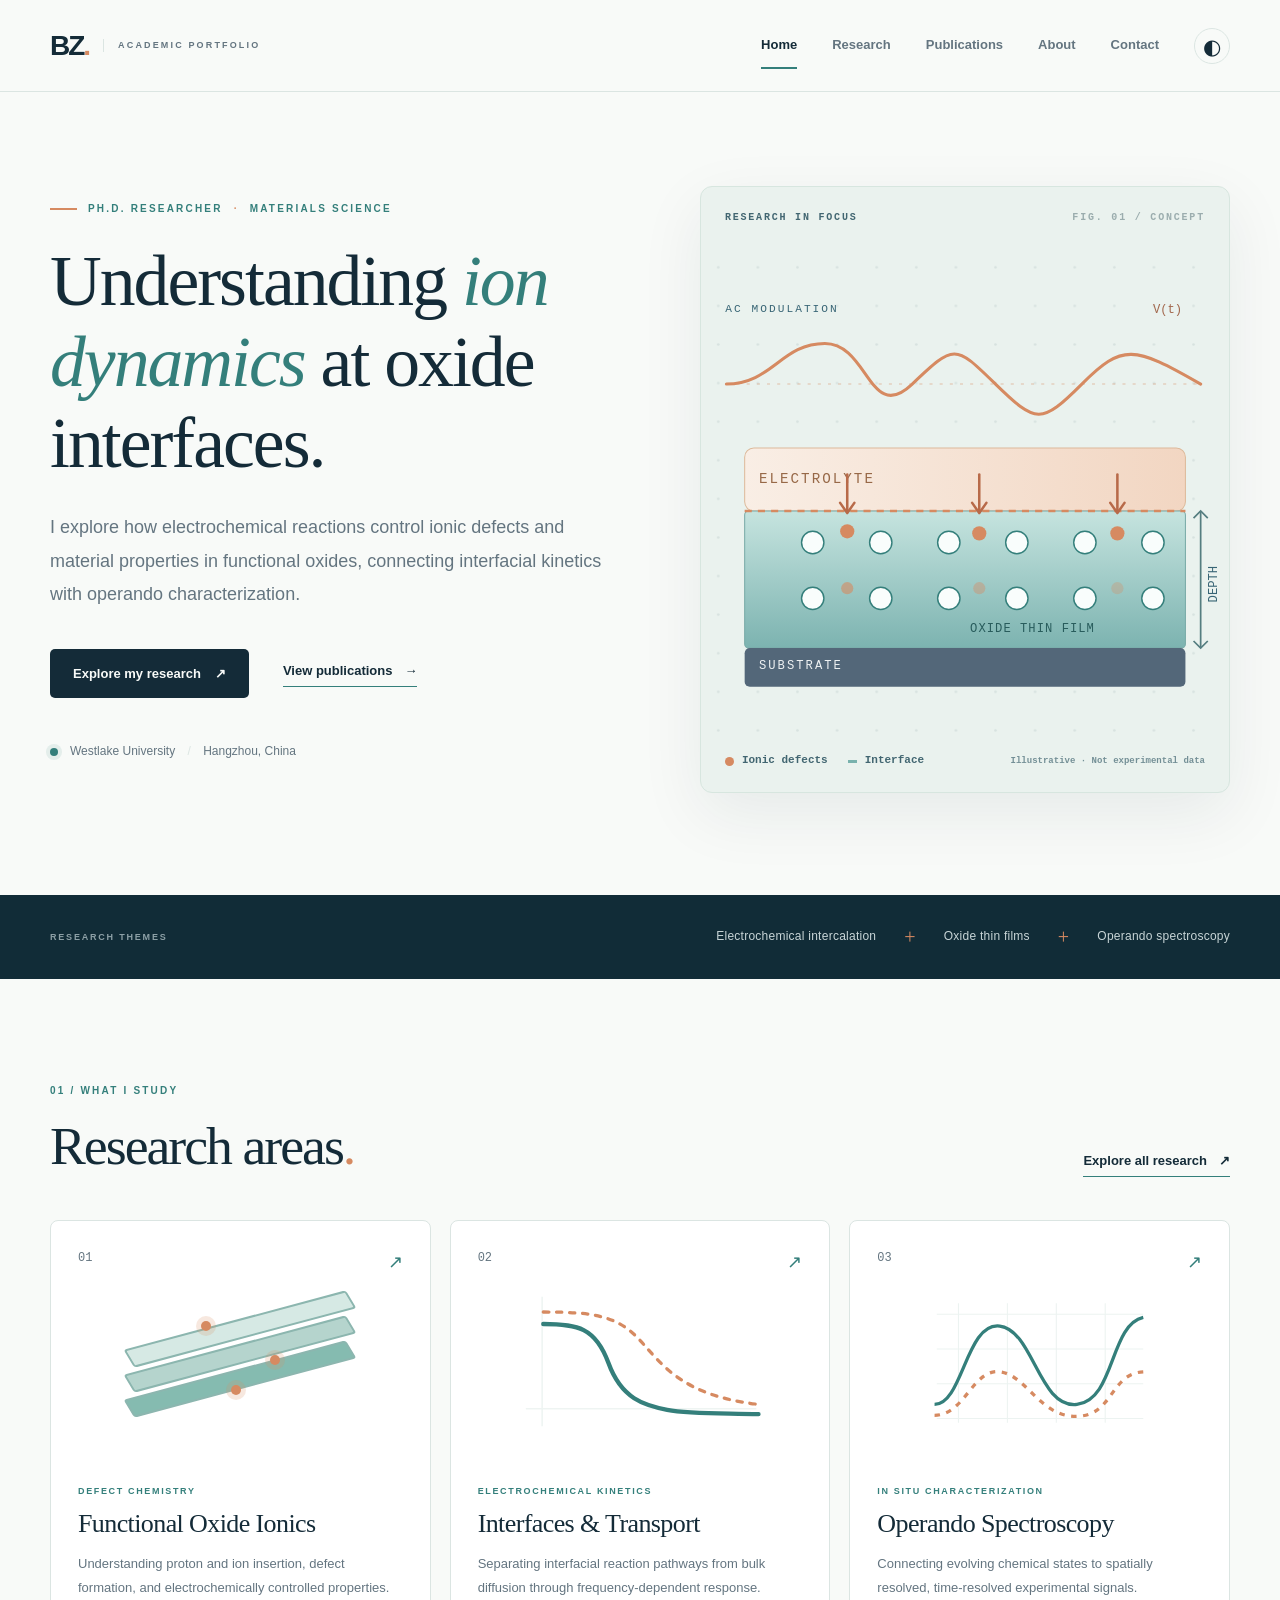
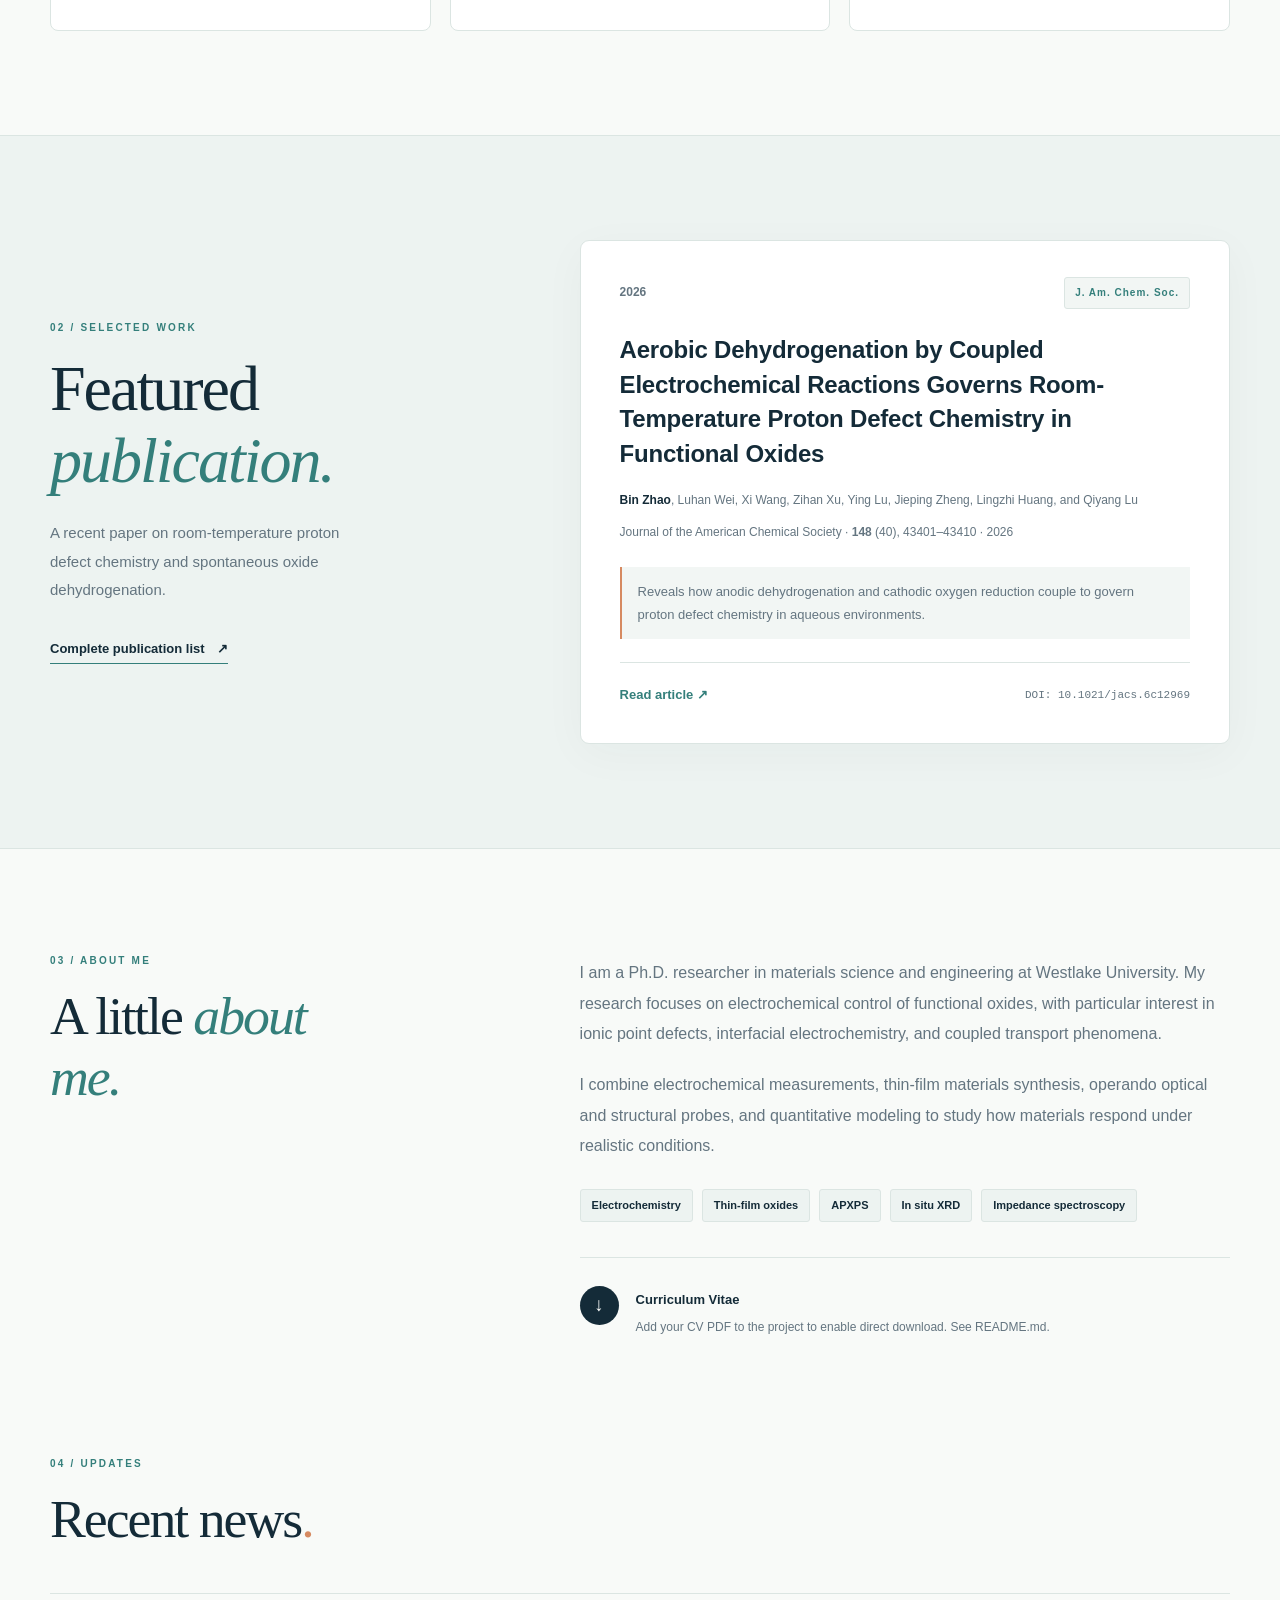
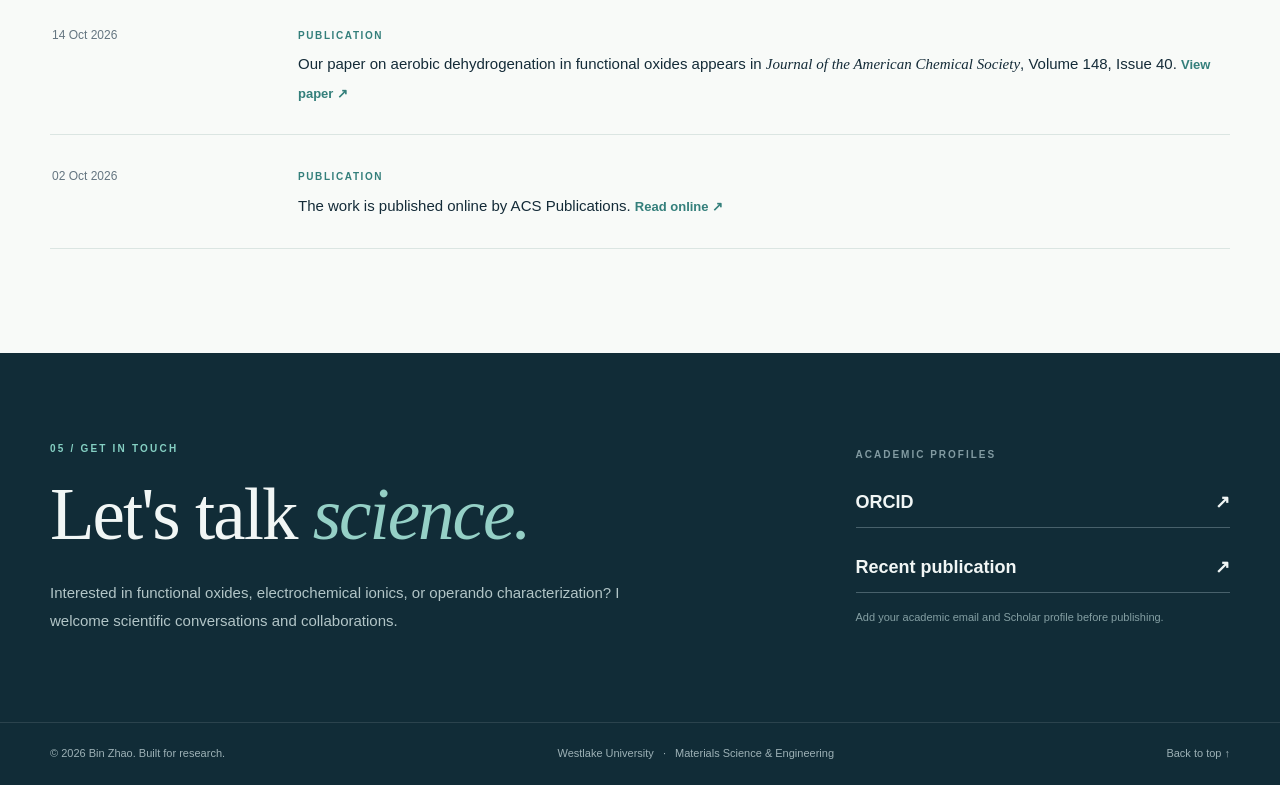
==== index.html @ 9713a089 "Add files via upload" ====
<!doctype html>
<html lang="en">
<head>
  <meta charset="utf-8">
  <meta name="viewport" content="width=device-width, initial-scale=1">
  <meta name="color-scheme" content="light dark">
  <meta name="description" content="Bin Zhao — Ph.D. researcher in materials science, electrochemical ion intercalation, functional oxides, and operando characterization.">
  <meta name="theme-color" content="#f8faf8">
  <title>Bin Zhao · Academic Homepage</title>
  <link rel="icon" href="assets/favicon.svg" type="image/svg+xml">
  <link rel="stylesheet" href="styles.css">
  <script defer src="app.js"></script>
  <script type="application/ld+json">
  {"@context":"https://schema.org","@type":"Person","name":"Bin Zhao","affiliation":{"@type":"Organization","name":"Westlake University"},"sameAs":["https://orcid.org/0009-0006-0114-2969"]}
  </script>
</head>
<body>
  <a class="skip-link" href="#main">Skip to content</a>
  <header class="site-header">
    <div class="container nav-inner">
      <a class="brand" href="index.html" aria-label="Bin Zhao homepage"><span class="brand-mark">BZ<span class="brand-dot">.</span></span><span class="brand-caption">ACADEMIC PORTFOLIO</span></a>
      <button class="menu-button" aria-label="Open navigation" aria-controls="primary-nav" aria-expanded="false"><span></span><span></span><span></span></button>
      <nav class="primary-nav" id="primary-nav" aria-label="Primary navigation">
        <a class="active" aria-current="page" href="index.html">Home</a>
        <a href="research.html">Research</a>
        <a href="publications.html">Publications</a>
        <a href="#about">About</a>
        <a href="#contact">Contact</a>
        <button class="theme-toggle" type="button" aria-label="Switch color theme" title="Switch color theme"><span class="theme-icon" aria-hidden="true">◐</span></button>
      </nav>
    </div>
  </header>

  <main id="main">
    <section class="hero section container" id="home">
      <div class="hero-copy">
        <div class="eyebrow"><span class="eyebrow-line"></span> Ph.D. Researcher <span class="eyebrow-dot">·</span> Materials Science</div>
        <h1>Understanding <em>ion dynamics</em> at oxide interfaces.</h1>
        <p class="lead">I explore how electrochemical reactions control ionic defects and material properties in functional oxides, connecting interfacial kinetics with operando characterization.</p>
        <div class="hero-actions">
          <a class="button button-primary" href="research.html">Explore my research <span aria-hidden="true">↗</span></a>
          <a class="text-link" href="publications.html">View publications <span aria-hidden="true">→</span></a>
        </div>
        <div class="hero-meta"><span class="status-indicator" aria-hidden="true"></span><span>Westlake University <span class="meta-separator">/</span> Hangzhou, China</span></div>
      </div>
      <div class="hero-art" role="img" aria-label="Conceptual schematic of surface-to-bulk ion transport in an oxide thin film under a time-varying electrochemical stimulus">
        <div class="art-top"><span>RESEARCH IN FOCUS</span><span class="art-mark">FIG. 01 / CONCEPT</span></div>
        <svg class="interface-visual" viewBox="0 0 520 480" xmlns="http://www.w3.org/2000/svg" aria-hidden="true">
          <defs>
            <linearGradient id="film" x1="0" x2="0" y1="0" y2="1"><stop offset="0" stop-color="#c6e4df"/><stop offset="1" stop-color="#7cb3b0"/></linearGradient>
            <linearGradient id="fade" x1="0" x2="1"><stop offset="0" stop-color="#f9eee5"/><stop offset="1" stop-color="#f2d6c2"/></linearGradient>
            <pattern id="grid" width="39" height="38" patternUnits="userSpaceOnUse"><circle cx="17" cy="18" r="1.3" fill="#d7e2df"/></pattern>
          </defs>
          <rect x="0" y="0" width="520" height="480" fill="url(#grid)" />
          <path d="M25 133 C 70 133, 79 93, 122 93 S 166 173, 208 133 S 250 94, 290 133 S 335 173, 375 133 S 426 95, 492 133" fill="none" stroke="#d68a61" stroke-width="3" stroke-linecap="round"/>
          <path d="M25 133H492" stroke="#d68a61" stroke-width="1" stroke-dasharray="3 7" opacity=".5"/>
          <text x="24" y="62" fill="#386575" font-family="monospace" font-size="11" letter-spacing="2">AC MODULATION</text>
          <text x="445" y="63" fill="#a2684d" font-family="monospace" font-size="12">V(t)</text>
          <rect x="43" y="196" width="434" height="62" rx="9" fill="url(#fade)" stroke="#ddba9b"/>
          <rect x="43" y="258" width="434" height="135" rx="4" fill="url(#film)" stroke="#78aaa7"/>
          <rect x="43" y="393" width="434" height="38" rx="5" fill="#536779"/>
          <text x="57" y="230" fill="#976847" font-family="monospace" font-size="14" letter-spacing="2">ELECTROLYTE</text>
          <text x="57" y="414" fill="#eef1f2" font-family="monospace" font-size="12" letter-spacing="2">SUBSTRATE</text>
          <path d="M43 258H477" stroke="#d68a61" stroke-width="2.5" stroke-dasharray="7 6"/>
          <g fill="#f9fdfc" stroke="#347f7b" stroke-width="1.4">
            <circle cx="110" cy="289" r="11"/><circle cx="177" cy="289" r="11"/><circle cx="244" cy="289" r="11"/><circle cx="311" cy="289" r="11"/><circle cx="378" cy="289" r="11"/><circle cx="445" cy="289" r="11"/>
            <circle cx="110" cy="344" r="11"/><circle cx="177" cy="344" r="11"/><circle cx="244" cy="344" r="11"/><circle cx="311" cy="344" r="11"/><circle cx="378" cy="344" r="11"/><circle cx="445" cy="344" r="11"/>
          </g>
          <g fill="#d68a61"><circle cx="144" cy="278" r="7"/><circle cx="274" cy="280" r="7"/><circle cx="410" cy="280" r="7"/><circle cx="144" cy="334" r="6" opacity=".6"/><circle cx="274" cy="334" r="6" opacity=".4"/><circle cx="410" cy="334" r="6" opacity=".3"/></g>
          <g stroke="#b86a49" stroke-width="2.5" fill="none" stroke-linecap="round" stroke-linejoin="round">
            <path d="M144 222V258"/><path d="M137 250L144 260L151 250"/>
            <path d="M274 222V258"/><path d="M267 250L274 260L281 250"/>
            <path d="M410 222V258"/><path d="M403 250L410 260L417 250"/>
          </g>
          <text x="265" y="377" fill="#285c5c" font-size="12" font-family="monospace" letter-spacing="1">OXIDE THIN FILM</text>
          <path d="M492 258V393" stroke="#557e80" stroke-width="1.7"/><path d="M485 265L492 258L499 265M485 386L492 393L499 386" fill="none" stroke="#557e80" stroke-width="1.7"/>
          <text transform="translate(508 348) rotate(-90)" fill="#386575" font-size="12" font-family="monospace">DEPTH</text>
        </svg>
        <div class="art-bottom"><span><i class="legend-particle"></i> Ionic defects</span><span><i class="legend-interface"></i> Interface</span><span class="art-footnote">Illustrative · Not experimental data</span></div>
      </div>
    </section>

    <section class="strip">
      <div class="container strip-inner"><span class="strip-label">RESEARCH THEMES</span><span>Electrochemical intercalation</span><span class="strip-plus">+</span><span>Oxide thin films</span><span class="strip-plus">+</span><span>Operando spectroscopy</span></div>
    </section>

    <section class="section container" id="research-preview">
      <div class="section-heading"><div><div class="section-kicker">01 / WHAT I STUDY</div><h2>Research areas<span class="heading-dot">.</span></h2></div><a class="text-link" href="research.html">Explore all research <span aria-hidden="true">↗</span></a></div>
      <div class="research-grid">
        <article class="research-card"><div class="card-top"><span>01</span><span class="card-arrow" aria-hidden="true">↗</span></div><div class="research-symbol symbol-a" aria-hidden="true"><div class="layer-layer one"></div><div class="layer-layer two"></div><div class="layer-layer three"></div><span class="moving-ion ion-1"></span><span class="moving-ion ion-2"></span><span class="moving-ion ion-3"></span></div><div class="card-category">DEFECT CHEMISTRY</div><h3>Functional Oxide Ionics</h3><p>Understanding proton and ion insertion, defect formation, and electrochemically controlled properties.</p></article>
        <article class="research-card"><div class="card-top"><span>02</span><span class="card-arrow" aria-hidden="true">↗</span></div><div class="research-symbol symbol-b" aria-hidden="true"><svg viewBox="0 0 230 135"><path d="M10 112H222M25 9V128" stroke="currentColor" opacity=".18" stroke-width="1.5"/><path d="M26 34C57 34 74 37 86 70S119 109 140 113S191 116 224 117" stroke="#347f7b" fill="none" stroke-width="4" stroke-linecap="round"/><path d="M26 23C71 23 94 26 115 49S154 100 224 108" stroke="#d68a61" fill="none" stroke-width="3" stroke-dasharray="5 7" stroke-linecap="round"/></svg></div><div class="card-category">ELECTROCHEMICAL KINETICS</div><h3>Interfaces &amp; Transport</h3><p>Separating interfacial reaction pathways from bulk diffusion through frequency-dependent response.</p></article>
        <article class="research-card"><div class="card-top"><span>03</span><span class="card-arrow" aria-hidden="true">↗</span></div><div class="research-symbol symbol-c" aria-hidden="true"><svg viewBox="0 0 230 135"><g stroke="currentColor" opacity=".2"><path d="M20 25H210M20 57H210M20 89H210M20 121H210"/><path d="M40 15V125M85 15V125M130 15V125M175 15V125"/></g><path d="M18 108C44 108 47 32 78 36S114 112 149 108S179 35 210 28" stroke="#347f7b" stroke-width="3" fill="none"/><path d="M18 118C46 118 53 75 78 78S115 120 149 119S179 80 210 78" stroke="#d68a61" stroke-width="3" fill="none" stroke-dasharray="5 6"/></svg></div><div class="card-category">IN SITU CHARACTERIZATION</div><h3>Operando Spectroscopy</h3><p>Connecting evolving chemical states to spatially resolved, time-resolved experimental signals.</p></article>
      </div>
    </section>

    <section class="section panel-section" id="featured-publication"><div class="container publication-layout"><div class="publication-aside"><div class="section-kicker">02 / SELECTED WORK</div><h2>Featured<br><em>publication.</em></h2><p>A recent paper on room-temperature proton defect chemistry and spontaneous oxide dehydrogenation.</p><a class="text-link" href="publications.html">Complete publication list <span aria-hidden="true">↗</span></a></div><div class="publication-feature"><div class="paper-top"><span class="paper-year">2026</span><span class="journal-tag">J. Am. Chem. Soc.</span></div><h3>Aerobic Dehydrogenation by Coupled Electrochemical Reactions Governs Room-Temperature Proton Defect Chemistry in Functional Oxides</h3><p class="paper-authors"><strong>Bin Zhao</strong>, Luhan Wei, Xi Wang, Zihan Xu, Ying Lu, Jieping Zheng, Lingzhi Huang, and Qiyang Lu</p><p class="paper-details">Journal of the American Chemical Society · <strong>148</strong> (40), 43401–43410 · 2026</p><p class="paper-summary">Reveals how anodic dehydrogenation and cathodic oxygen reduction couple to govern proton defect chemistry in aqueous environments.</p><div class="paper-links"><a href="https://doi.org/10.1021/jacs.6c12969" target="_blank" rel="noopener noreferrer">Read article <span aria-hidden="true">↗</span></a><span class="paper-doi">DOI: 10.1021/jacs.6c12969</span></div></div></div></section>

    <section class="section container about-layout" id="about"><div><div class="section-kicker">03 / ABOUT ME</div><h2>A little <em>about me.</em></h2></div><div class="about-copy"><p>I am a Ph.D. researcher in materials science and engineering at Westlake University. My research focuses on electrochemical control of functional oxides, with particular interest in ionic point defects, interfacial electrochemistry, and coupled transport phenomena.</p><p>I combine electrochemical measurements, thin-film materials synthesis, operando optical and structural probes, and quantitative modeling to study how materials respond under realistic conditions.</p><div class="about-tags"><span>Electrochemistry</span><span>Thin-film oxides</span><span>APXPS</span><span>In situ XRD</span><span>Impedance spectroscopy</span></div><div class="cv-note" id="cv"><span class="cv-note-icon" aria-hidden="true">↓</span><div><strong>Curriculum Vitae</strong><p>Add your CV PDF to the project to enable direct download. See README.md.</p></div></div></div></section>

    <section class="section container news-layout" id="news"><div class="section-heading"><div><div class="section-kicker">04 / UPDATES</div><h2>Recent news<span class="heading-dot">.</span></h2></div></div><div class="news-list"><div class="news-item"><time datetime="2026-10-14">14 Oct 2026</time><div><span class="news-type">PUBLICATION</span><p>Our paper on aerobic dehydrogenation in functional oxides appears in <em>Journal of the American Chemical Society</em>, Volume 148, Issue 40. <a href="https://doi.org/10.1021/jacs.6c12969" target="_blank" rel="noopener noreferrer">View paper ↗</a></p></div></div><div class="news-item"><time datetime="2026-10-02">02 Oct 2026</time><div><span class="news-type">PUBLICATION</span><p>The work is published online by ACS Publications. <a href="https://doi.org/10.1021/jacs.6c12969" target="_blank" rel="noopener noreferrer">Read online ↗</a></p></div></div></div></section>

    <section class="contact-section" id="contact"><div class="container contact-inner"><div><div class="section-kicker">05 / GET IN TOUCH</div><h2>Let's talk <em>science.</em></h2><p>Interested in functional oxides, electrochemical ionics, or operando characterization? I welcome scientific conversations and collaborations.</p></div><div class="contact-right"><span class="contact-label">ACADEMIC PROFILES</span><a href="https://orcid.org/0009-0006-0114-2969" target="_blank" rel="noopener noreferrer">ORCID <span aria-hidden="true">↗</span></a><a href="https://doi.org/10.1021/jacs.6c12969" target="_blank" rel="noopener noreferrer">Recent publication <span aria-hidden="true">↗</span></a><span class="contact-email-note">Add your academic email and Scholar profile before publishing.</span></div></div></section>
  </main>
  <footer class="site-footer"><div class="container footer-inner"><span>© <span data-year>2026</span> Bin Zhao. Built for research.</span><span>Westlake University <span class="footer-separator">·</span> Materials Science &amp; Engineering</span><a href="#home">Back to top ↑</a></div></footer>
</body>
</html>
---- styles.css ----
@charset "UTF-8";
:root{
  --bg:#f8faf8;--paper:#fff;--panel:#edf3f1;--panel2:#f2f6f4;--ink:#142b38;--muted:#647580;--line:#dbe5e2;--accent:#347f7b;--accent-dark:#286b68;--warm:#d68a61;--dark-bg:#112c37;--shadow:0 21px 65px rgba(20,43,56,.075);
  color-scheme:light;
}
:root[data-theme="dark"]{--bg:#101f27;--paper:#142a34;--panel:#19323c;--panel2:#1a353d;--ink:#ecf4f2;--muted:#a8bdc1;--line:#2a454d;--accent:#77cbc3;--accent-dark:#8cdad1;--warm:#e9a77f;--dark-bg:#09171c;--shadow:0 21px 65px rgba(0,0,0,.18);color-scheme:dark}
*,*::before,*::after{box-sizing:border-box}
html{scroll-behavior:smooth;scroll-padding-top:96px}
body{margin:0;background:var(--bg);color:var(--ink);font-family:Inter,"Segoe UI",Roboto,Helvetica,Arial,sans-serif;-webkit-font-smoothing:antialiased;font-size:16px;line-height:1.6}
a{color:inherit;text-decoration:none}button{font:inherit}a,button{transition:color .2s,background-color .2s,border-color .2s,transform .2s}a:focus-visible,button:focus-visible{outline:3px solid var(--warm);outline-offset:4px}::selection{background:var(--accent);color:white}
.container{width:min(1180px,calc(100% - 88px));margin:0 auto}.section{padding-block:104px}.skip-link{position:absolute;z-index:100;top:-100px;left:20px;background:var(--ink);color:var(--paper);padding:9px 16px}.skip-link:focus{top:16px}
.site-header{height:92px;position:sticky;top:0;z-index:50;background:color-mix(in srgb,var(--bg) 92%,transparent);backdrop-filter:blur(20px);border-bottom:1px solid var(--line)}.nav-inner{display:flex;align-items:center;justify-content:space-between;height:100%;gap:32px}.brand{display:inline-flex;align-items:center;gap:14px;white-space:nowrap}.brand-mark{font-size:28px;font-weight:850;letter-spacing:-2px;line-height:1}.brand-dot,.heading-dot{color:var(--warm)}.brand-caption{font-size:9px;font-weight:750;letter-spacing:2.15px;line-height:1.5;color:var(--muted);border-left:1px solid var(--line);padding-left:14px}.primary-nav{display:flex;align-items:center;gap:35px}.primary-nav>a{font-size:13px;font-weight:650;color:var(--muted);position:relative}.primary-nav>a:hover,.primary-nav>a.active{color:var(--ink)}.primary-nav>a.active::after{position:absolute;left:0;right:0;bottom:-13px;content:"";height:2px;background:var(--accent)}.theme-toggle{border:1px solid var(--line);background:transparent;color:var(--ink);height:36px;width:36px;border-radius:50%;cursor:pointer;font-size:21px;display:grid;place-items:center}.theme-toggle:hover{background:var(--panel)}.menu-button{display:none}
.hero{display:grid;grid-template-columns:1.05fr .95fr;align-items:center;gap:64px;min-height:660px;padding-top:94px;padding-bottom:102px}.hero-copy{padding-bottom:16px}.eyebrow,.section-kicker,.research-category{font-size:10px;letter-spacing:2.2px;font-weight:800;text-transform:uppercase;color:var(--accent)}.eyebrow{display:flex;align-items:center;gap:11px}.eyebrow-line{height:2px;width:27px;background:var(--warm)}.eyebrow-dot{color:var(--warm)}h1,h2,h3,p{margin-top:0}h1,h2{letter-spacing:-2px;line-height:1.13}h1,h2,em{font-family:Georgia,"Times New Roman",serif}h1{font-size:clamp(48px,5.6vw,79px);font-weight:500;margin:24px 0 27px}h1 em,h2 em{color:var(--accent);font-weight:400}p{color:var(--muted)}.lead{font-size:18px;line-height:1.85;max-width:560px}.hero-actions{display:flex;align-items:center;gap:34px;flex-wrap:wrap;margin:38px 0 44px}.button{min-height:49px;display:inline-flex;align-items:center;justify-content:center;gap:14px;border-radius:5px;padding:12px 22px;font-weight:750;font-size:13px;line-height:1.5;cursor:pointer;border:1px solid transparent}.button-primary{background:var(--ink);color:var(--bg)}.button-primary:hover{background:var(--accent-dark);color:#fff;transform:translateY(-2px)}.button-outline{background:transparent;border-color:var(--line);color:var(--ink)}.button-outline:hover{border-color:var(--accent);color:var(--accent)}.text-link{display:inline-flex;align-items:center;gap:12px;font-size:13px;white-space:nowrap;font-weight:750;border-bottom:1px solid var(--accent);padding-bottom:4px}.text-link:hover{color:var(--accent);gap:17px}.hero-meta{display:flex;gap:12px;align-items:center;color:var(--muted);font-size:12px}.meta-separator{display:inline-block;padding-inline:9px;color:var(--line)}.status-indicator{height:8px;width:8px;border-radius:50%;background:var(--accent);box-shadow:0 0 0 4px color-mix(in srgb,var(--accent) 10%,transparent)}
.hero-art{background:#eaf2ee;box-shadow:var(--shadow);border:1px solid #d7e6df;border-radius:12px;overflow:hidden;min-width:0;position:relative}.art-top,.art-bottom{display:flex;align-items:center;justify-content:space-between;padding:23px 24px;font-family:monospace;font-size:10px;letter-spacing:1.8px;color:#426671;font-weight:650}.art-mark{color:#9badae}.interface-visual{width:100%;height:auto;display:block;margin:0}.art-bottom{gap:20px;flex-wrap:wrap;justify-content:flex-start;padding-top:16px;padding-bottom:22px;letter-spacing:0;font-size:11px}.art-bottom>span{display:inline-flex;align-items:center;gap:8px}.art-footnote{margin-left:auto!important;font-size:9px!important;opacity:.7}.legend-particle,.legend-interface{display:inline-block;height:9px;width:9px;border-radius:50%;background:#d68a61}.legend-interface{border-radius:0;background:#79b2ad;height:3px}
.strip{background:var(--dark-bg);color:#c8d5d7;padding:26px 0}.strip-inner{display:flex;gap:28px;align-items:center;flex-wrap:wrap;font-size:12px;letter-spacing:.25px}.strip-label{color:#8da0a6;letter-spacing:1.8px;font-weight:800;font-size:9px;margin-right:auto}.strip-plus{font-family:Georgia,serif;color:#d68a61;font-size:20px}
.section-heading{display:flex;align-items:end;justify-content:space-between;gap:30px;margin-bottom:43px}.section-kicker{margin-bottom:17px}.section-heading h2,.about-layout h2,.news-layout h2,.research-cta h2,.pubs-bottom h2{font-size:clamp(38px,4.2vw,57px);font-weight:500;margin-bottom:0}.research-grid{display:grid;grid-template-columns:repeat(3,minmax(0,1fr));gap:19px}.research-card{border:1px solid var(--line);border-radius:8px;background:var(--paper);padding:28px 27px 30px;min-height:411px;display:flex;flex-direction:column;transition:transform .25s,box-shadow .25s}.research-card:hover{transform:translateY(-5px);box-shadow:var(--shadow)}.card-top{display:flex;justify-content:space-between;font-family:monospace;color:var(--muted);font-size:12px}.card-arrow{font-size:18px;color:var(--accent)}.research-symbol{position:relative;height:165px;display:grid;place-items:center;overflow:hidden}.research-symbol svg{width:90%;max-width:250px;color:#a4c5bb}.symbol-a .layer-layer{width:230px;max-width:84%;height:20px;border-radius:3px;position:absolute;transform:rotate(-15deg) skew(16deg);border:2px solid #8cb6af;background:#d6e9e4}.symbol-a .layer-layer.one{top:41px}.symbol-a .layer-layer.two{top:66px;background:#b5d4cd}.symbol-a .layer-layer.three{top:91px;background:#85bbb0}.moving-ion{position:absolute;width:10px;height:10px;background:#d68a61;border-radius:100%;box-shadow:0 0 0 5px #d68a6133;z-index:2}.ion-1{left:38%;top:26%}.ion-2{left:59%;top:47%}.ion-3{left:47%;top:65%}.card-category{font-size:9px;color:var(--accent);font-weight:850;letter-spacing:1.65px;margin-top:auto;margin-bottom:10px}.research-card h3{font-family:Georgia,"Times New Roman",serif;font-weight:500;line-height:1.25;letter-spacing:-.6px;font-size:26px;margin-bottom:11px}.research-card p{font-size:13px;line-height:1.85;margin:0}
.panel-section{background:var(--panel);border-top:1px solid var(--line);border-bottom:1px solid var(--line)}.publication-layout{display:grid;grid-template-columns:.8fr 1.2fr;gap:96px;align-items:center}.publication-aside h2{font-size:clamp(44px,5vw,67px);font-weight:500;margin:0 0 22px}.publication-aside p{font-size:15px;line-height:1.9;max-width:290px;margin:0 0 30px}.publication-feature{background:var(--paper);padding:36px 39px 37px;border:1px solid var(--line);border-radius:9px;box-shadow:0 10px 45px rgba(20,43,56,.035)}.paper-top{display:flex;justify-content:space-between;align-items:center;gap:15px;margin-bottom:24px}.paper-year{font-size:12px;font-weight:800;color:var(--muted)}.journal-tag{padding:7px 10px;font-size:10px;background:var(--panel2);border:1px solid var(--line);border-radius:3px;letter-spacing:1px;color:var(--accent);font-weight:800}.publication-feature h3{font-size:24px;line-height:1.45;letter-spacing:-.2px;font-weight:650;margin-bottom:17px}.paper-authors,.paper-details{font-size:12px;line-height:1.9;margin:0 0 9px}.paper-authors strong{color:var(--ink)}.paper-details{font-size:12px}.paper-summary{font-size:13px;line-height:1.8;background:var(--panel2);padding:13px 16px;border-left:2px solid var(--warm);margin:23px 0}.paper-links{border-top:1px solid var(--line);padding-top:22px;display:flex;align-items:center;justify-content:space-between;gap:10px;flex-wrap:wrap}.paper-links>a{color:var(--accent);font-size:13px;font-weight:800}.paper-links>a:hover{text-decoration:underline}.paper-doi{font-size:11px;color:var(--muted);font-family:monospace}
.about-layout{display:grid;grid-template-columns:.8fr 1.2fr;gap:96px}.about-layout h2{max-width:315px}.about-copy{padding-top:5px}.about-copy>p{font-size:16px;line-height:1.9;margin-bottom:21px}.about-tags,.topic-tags{display:flex;flex-wrap:wrap;gap:9px;margin-top:27px}.about-tags span,.topic-tags span{background:var(--panel);border:1px solid var(--line);border-radius:3px;color:var(--ink);font-size:11px;font-weight:600;padding:7px 11px}.cv-note{margin-top:35px;border-top:1px solid var(--line);padding-top:28px;display:flex;gap:17px}.cv-note-icon{width:39px;height:39px;display:grid;place-items:center;background:var(--ink);color:var(--bg);border-radius:50%;font-size:19px}.cv-note strong{font-size:13px}.cv-note p{font-size:12px;line-height:1.7;margin:5px 0}.news-layout{padding-top:10px}.news-list{border-top:1px solid var(--line)}.news-item{display:grid;grid-template-columns:220px 1fr;gap:26px;padding:27px 2px;border-bottom:1px solid var(--line)}.news-item time{font-size:12px;color:var(--muted);padding-top:5px}.news-item p{font-size:15px;line-height:1.9;color:var(--ink);margin:4px 0 0}.news-item a{font-size:13px;font-weight:800;color:var(--accent)}.news-item a:hover{text-decoration:underline}.news-type{font-size:10px;font-weight:850;letter-spacing:1.6px;color:var(--accent)}
.contact-section{background:var(--dark-bg);color:#f1f6f5;padding:88px 0}.contact-inner{display:grid;grid-template-columns:1.3fr .7fr;gap:110px;align-items:center}.contact-section .section-kicker{color:#85d0c3}.contact-section h2{font-size:clamp(48px,5.7vw,76px);font-weight:500;letter-spacing:-2px;margin:0 0 23px}.contact-section h2 em{color:#95d0c6}.contact-section p{color:#b2c5c7;max-width:600px;font-size:15px;line-height:1.85;margin-bottom:0}.contact-right{display:flex;flex-direction:column;gap:15px}.contact-label{font-size:10px;font-weight:750;letter-spacing:2px;color:#829ba2}.contact-right>a{border-bottom:1px solid #48616b;padding:10px 0;display:flex;justify-content:space-between;font-size:18px;font-weight:600}.contact-right>a:hover{color:#95d0c6}.contact-email-note{font-size:11px;line-height:1.8;color:#849fa3}.site-footer{background:var(--dark-bg);border-top:1px solid #2b434d;color:#9db1b6;padding:22px 0}.footer-inner{display:flex;align-items:center;gap:18px;justify-content:space-between;font-size:11px;flex-wrap:wrap}.footer-inner a:hover{color:white}.footer-separator{margin-inline:6px}
.page-hero{padding-top:118px;padding-bottom:65px}.page-hero h1{max-width:870px;font-size:clamp(52px,6.5vw,85px);margin:21px 0 22px}.page-hero .lead{max-width:710px}.page-hero-rule{height:1px;background:var(--line);margin-top:65px}.research-detail{display:grid;grid-template-columns:.48fr 1fr;gap:75px;border-bottom:1px solid var(--line);padding:60px 0 70px}.research-detail:first-child{padding-top:0}.research-detail-number{font-size:11px;font-weight:750;letter-spacing:1.3px;color:var(--muted);padding-top:5px}.detail-main{max-width:730px}.detail-main h2{font-size:clamp(35px,4.6vw,55px);font-weight:500;margin:13px 0 19px}.detail-main>p{font-size:16px;line-height:1.95}.workflow-title{font-size:clamp(39px,4.7vw,60px);font-weight:500;margin:0 0 47px}.workflow{display:flex;align-items:stretch;gap:18px}.workflow-step{background:var(--paper);padding:28px 24px;flex:1;min-width:0;border:1px solid var(--line);border-radius:7px}.workflow-step>span{font-family:monospace;font-size:12px;color:var(--accent)}.workflow-step h3{font-size:25px;font-family:Georgia,serif;font-weight:500;margin:18px 0 7px}.workflow-step p{font-size:13px;line-height:1.85;margin:0}.workflow-arrow{display:flex;align-items:center;color:var(--accent);font-size:23px}.schematic-note{font-size:11px;margin:25px 0 0}.research-cta,.pubs-bottom{display:flex;justify-content:space-between;align-items:center;gap:25px}.research-cta h2,.pubs-bottom h2{margin:0}.pubs-bottom p{font-size:14px;max-width:590px;margin:15px 0 0}
.publication-page-intro{padding-bottom:35px}.pubs-section{padding-top:0}.pub-year{display:flex;align-items:center;gap:19px;font-family:Georgia,serif;font-size:39px;line-height:1.1;margin:0 0 24px}.pub-year span{font-family:Inter,"Segoe UI",Arial,sans-serif;font-size:10px;letter-spacing:1.7px;font-weight:800;color:var(--muted)}.publication-record{border-top:1px solid var(--line);padding:36px 0 50px;display:grid;grid-template-columns:80px 1fr;gap:24px}.publication-record-index{font-size:14px;font-family:monospace;color:var(--muted)}.publication-record-content{max-width:870px}.pub-caps{display:flex;flex-wrap:wrap;gap:13px;align-items:center;font-size:10px;font-weight:800;letter-spacing:1.35px}.pub-label{color:var(--accent)}.pub-journal{color:var(--muted)}.publication-record h2{font-family:Georgia,serif;font-size:clamp(27px,3.5vw,40px);font-weight:500;letter-spacing:-.65px;line-height:1.36;margin:19px 0 20px}.pub-authors,.pub-citation,.pub-description{font-size:14px;line-height:1.95;margin-bottom:11px}.pub-authors strong,.pub-citation strong{color:var(--ink)}.pub-description{max-width:790px;margin:23px 0}.pub-actions{display:flex;align-items:center;gap:12px;flex-wrap:wrap}.pub-actions .text-link{margin-left:12px}.copy-message{font-size:12px;color:var(--accent);margin:9px 0 0;min-height:20px}.add-paper{display:flex;gap:18px;background:var(--panel);padding:25px 30px;border-radius:6px;border:1px dashed var(--accent)}.add-paper-plus{font-family:Georgia,serif;font-size:34px;line-height:1;color:var(--accent)}.add-paper h3{font-size:17px;margin-bottom:6px}.add-paper p{font-size:13px;margin:0}.add-paper code{font-size:11px;background:var(--paper);padding:3px 5px;border-radius:3px}
@media (max-width:1100px){.container{width:min(100% - 64px,1140px)}.hero{gap:30px;min-height:560px}.hero h1{font-size:clamp(45px,5.9vw,69px)}.primary-nav{gap:23px}.publication-layout,.about-layout{gap:50px}.strip-inner{gap:17px}.strip-label{margin-right:20px}}
@media (max-width:800px){.container{width:min(100% - 40px,690px)}.section{padding-block:78px}.site-header{height:73px}.brand-caption{font-size:8px}.menu-button{width:40px;height:40px;display:flex;flex-direction:column;justify-content:center;align-items:center;gap:5px;background:transparent;border:1px solid var(--line);border-radius:4px;cursor:pointer}.menu-button span{height:2px;width:17px;background:var(--ink);display:block}.primary-nav{display:none;position:absolute;left:0;right:0;top:72px;padding:18px 22px 28px;background:var(--bg);border-bottom:1px solid var(--line);box-shadow:var(--shadow);flex-direction:column;gap:18px;align-items:flex-start}.primary-nav.open{display:flex}.primary-nav>a{font-size:15px}.primary-nav>a.active::after{bottom:-5px}.theme-toggle{margin-top:5px}.hero{grid-template-columns:1fr;padding-top:72px;padding-bottom:64px;gap:44px}.hero h1{font-size:clamp(49px,9.2vw,69px);max-width:610px}.hero-copy{padding-bottom:0}.hero-art{max-width:590px;width:100%;justify-self:center}.strip-inner{gap:13px;justify-content:center}.strip-label{flex-basis:100%;text-align:center;margin:0}.research-grid{grid-template-columns:1fr}.research-card{min-height:280px;display:grid;grid-template-columns:1fr 1fr;grid-template-rows:auto auto auto auto;gap:0 23px}.card-top{grid-column:1/-1}.research-symbol{grid-row:2/5;grid-column:1;height:155px}.card-category{grid-column:2;grid-row:2;align-self:end}.research-card h3{grid-column:2;grid-row:3}.research-card p{grid-column:2;grid-row:4}.publication-layout,.about-layout{grid-template-columns:1fr;gap:30px}.publication-aside h2 br{display:none}.publication-aside p{max-width:570px}.news-layout{padding-top:0}.news-item{grid-template-columns:130px 1fr}.contact-inner{grid-template-columns:1fr;gap:42px}.contact-right{max-width:400px}.research-detail{grid-template-columns:1fr;gap:20px}.workflow{flex-direction:column}.workflow-arrow{align-self:center;transform:rotate(90deg)}.page-hero{padding-top:78px;padding-bottom:0}.page-hero-rule{margin-top:52px}.research-cta,.pubs-bottom{align-items:flex-start;flex-direction:column}.publication-record{grid-template-columns:45px 1fr;gap:10px}}
@media (max-width:560px){.container{width:calc(100% - 34px)}.section{padding-block:62px}.hero{padding-top:60px;gap:36px}.eyebrow{font-size:8px;letter-spacing:1.4px;flex-wrap:wrap}.eyebrow-line{width:18px}.hero h1{font-size:47px;letter-spacing:-1.8px}.lead{font-size:15px;line-height:1.85}.hero-actions{gap:22px;margin:28px 0 31px}.hero-actions .button{width:100%}.hero-meta{font-size:11px}.art-top{padding:15px 15px 7px;font-size:8px}.art-bottom{padding:5px 14px 16px;gap:9px;font-size:9px}.art-footnote{width:100%;margin-left:0!important}.strip{padding-block:18px}.strip-inner{gap:8px;font-size:10px}.strip-plus{font-size:13px}.section-heading{align-items:start;flex-direction:column;gap:18px;margin-bottom:27px}.section-heading h2,.about-layout h2,.news-layout h2,.research-cta h2,.pubs-bottom h2{font-size:42px}.research-card{display:flex;padding:23px;min-height:0}.research-symbol{width:100%;height:150px}.card-category{margin-top:7px}.research-card h3{font-size:25px}.publication-aside h2{font-size:48px}.publication-feature{padding:24px 20px}.publication-feature h3{font-size:21px}.paper-top{align-items:flex-start}.journal-tag{font-size:9px}.paper-links{align-items:flex-start;flex-direction:column}.about-copy>p{font-size:15px}.news-item{grid-template-columns:1fr;gap:6px}.news-item time{font-size:11px}.news-item p{font-size:14px}.contact-section{padding:68px 0}.contact-section h2{font-size:51px}.footer-inner{flex-direction:column;align-items:start;gap:9px}.page-hero h1{font-size:48px}.detail-main h2{font-size:36px}.detail-main>p{font-size:15px}.publication-record{grid-template-columns:1fr;gap:13px}.publication-record h2{font-size:28px}.publication-record-index{font-size:12px}.pub-caps{font-size:9px}.pub-actions .text-link{margin-left:0}.add-paper{padding:20px}}
@media (prefers-reduced-motion:reduce){html{scroll-behavior:auto}*,*::before,*::after{transition:none!important;animation:none!important}}
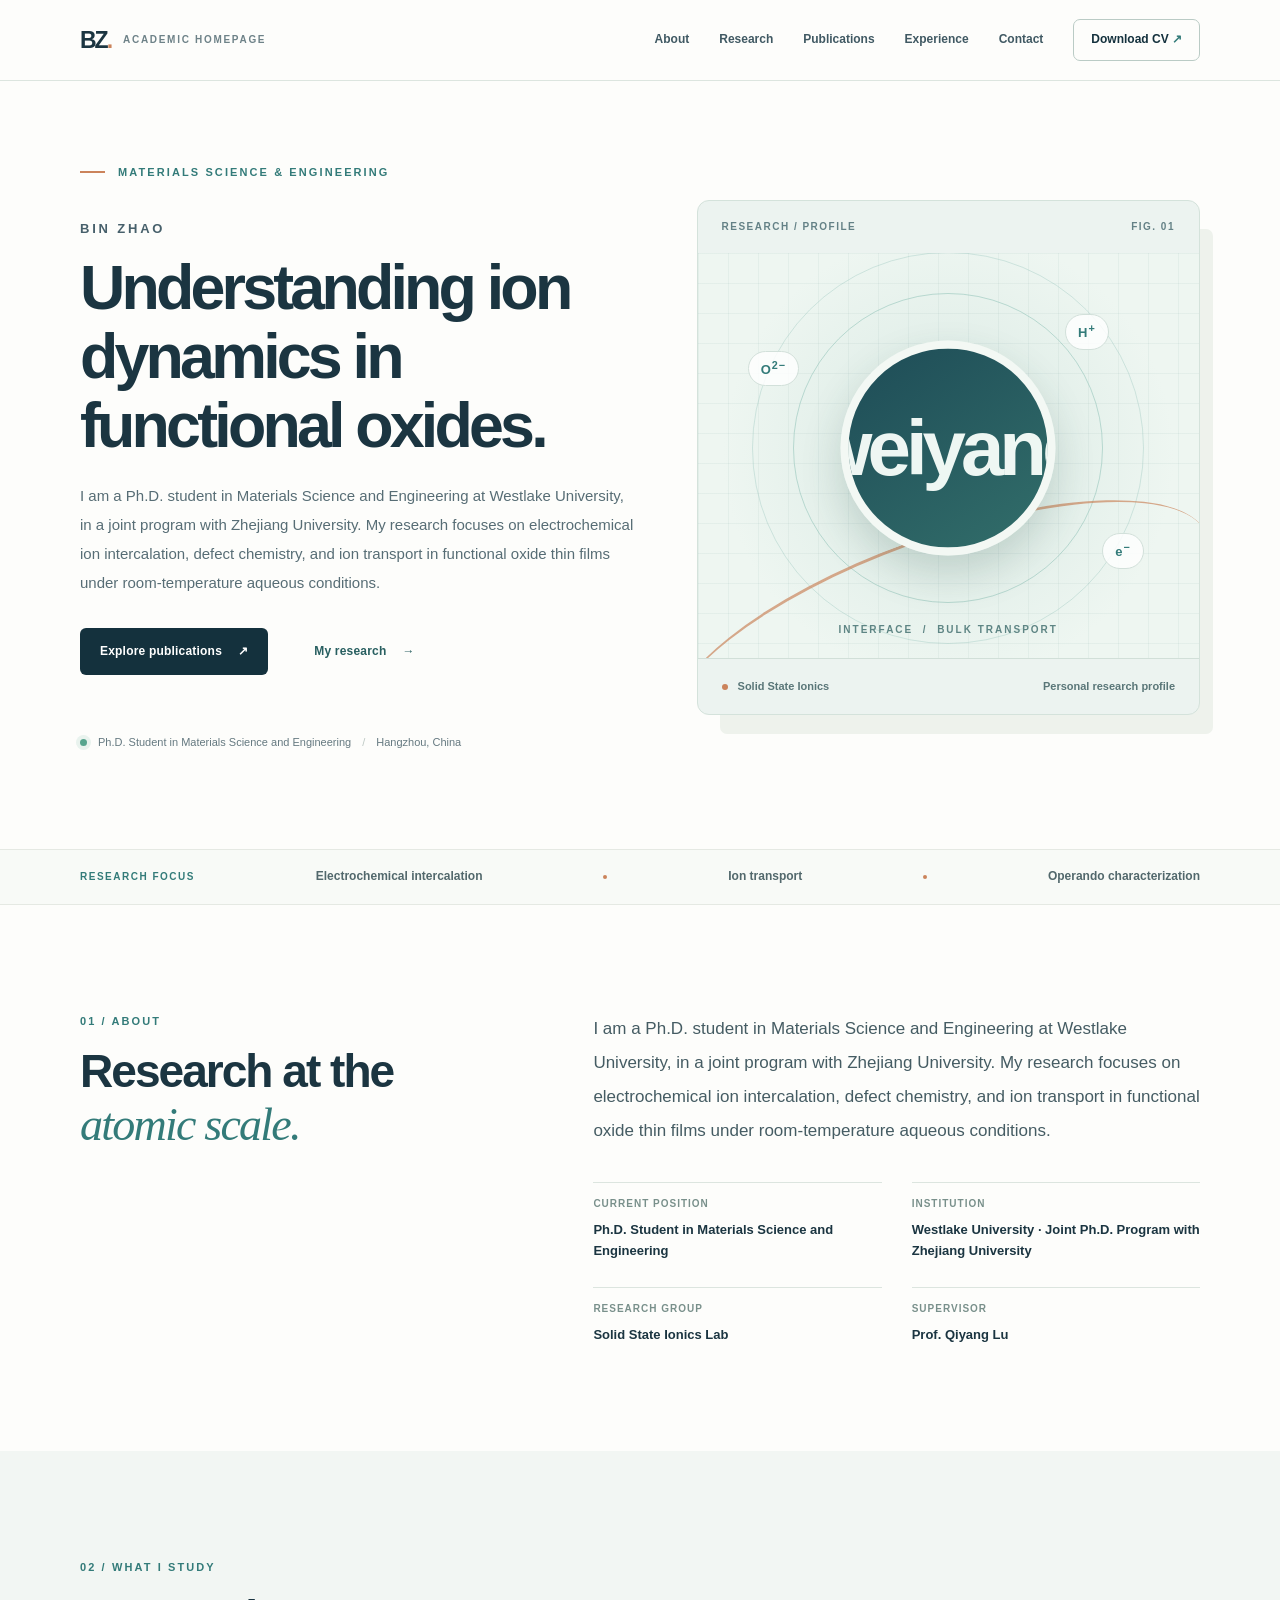
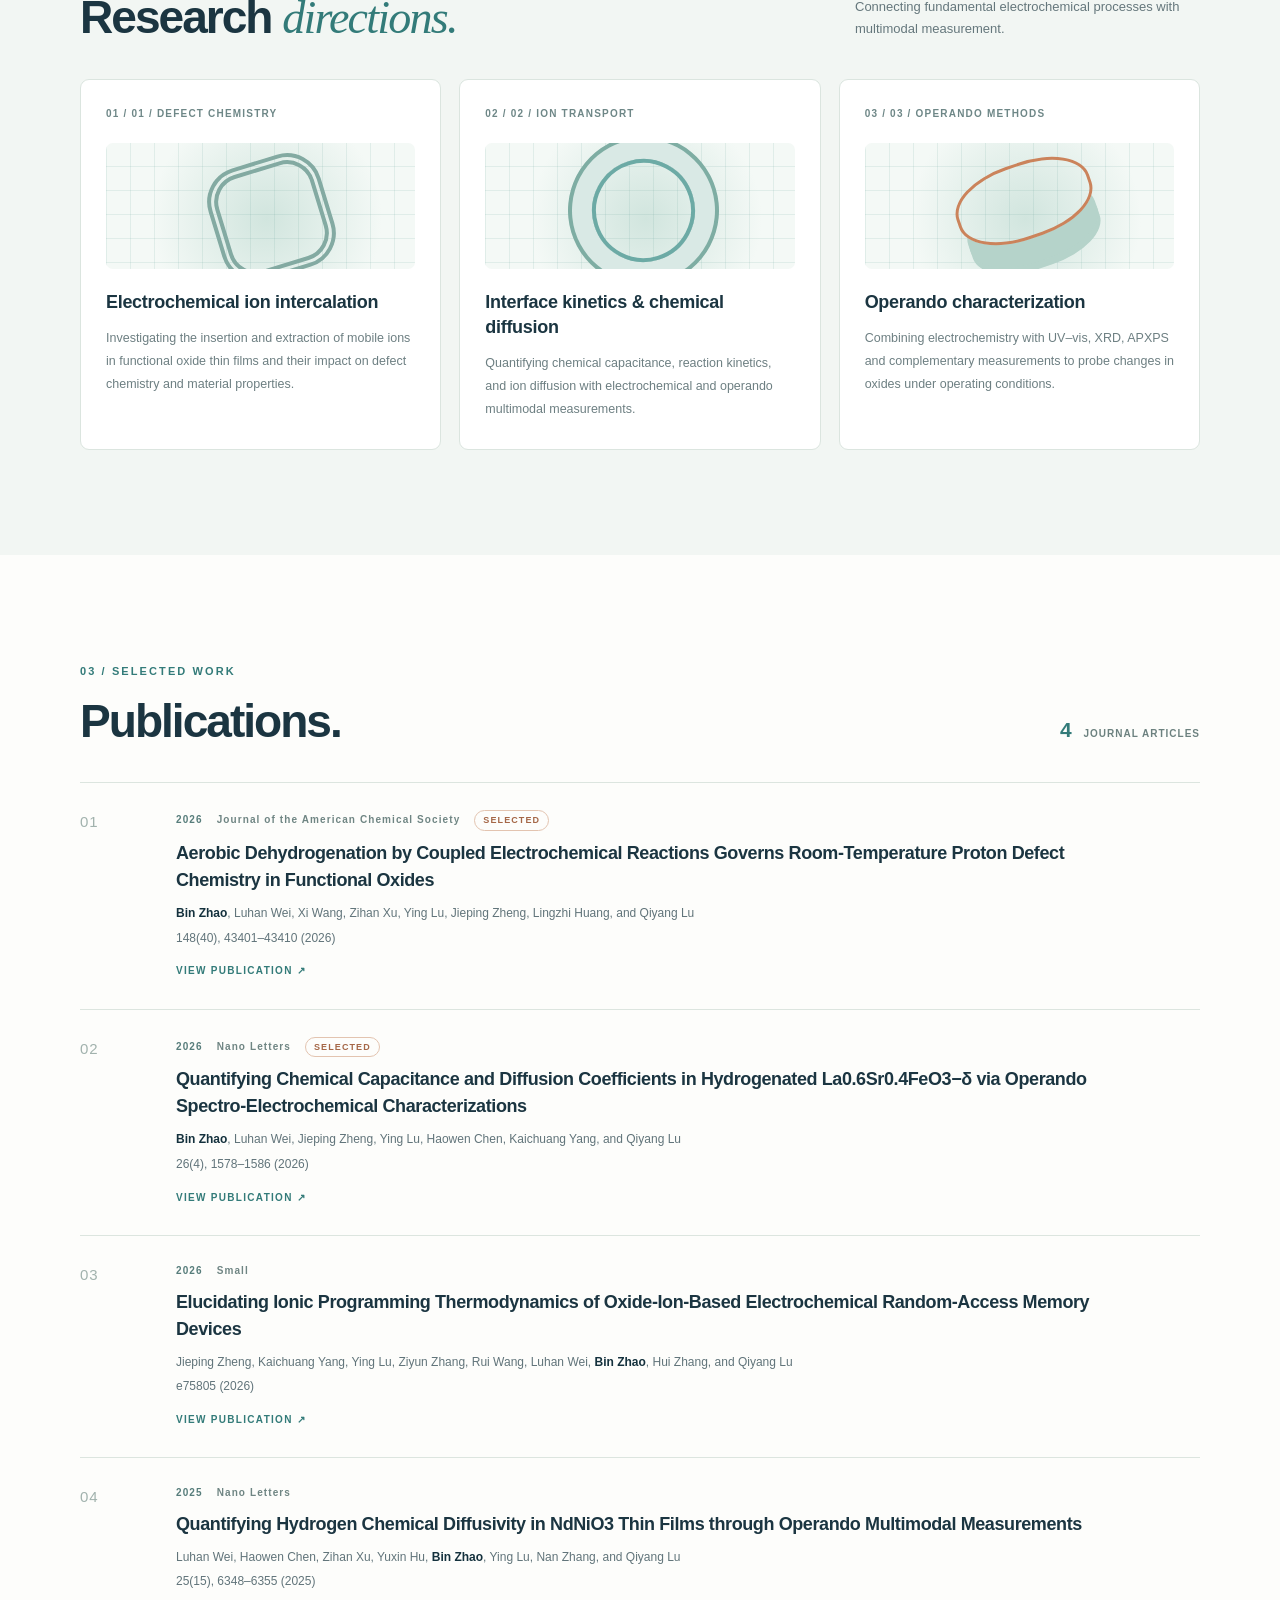
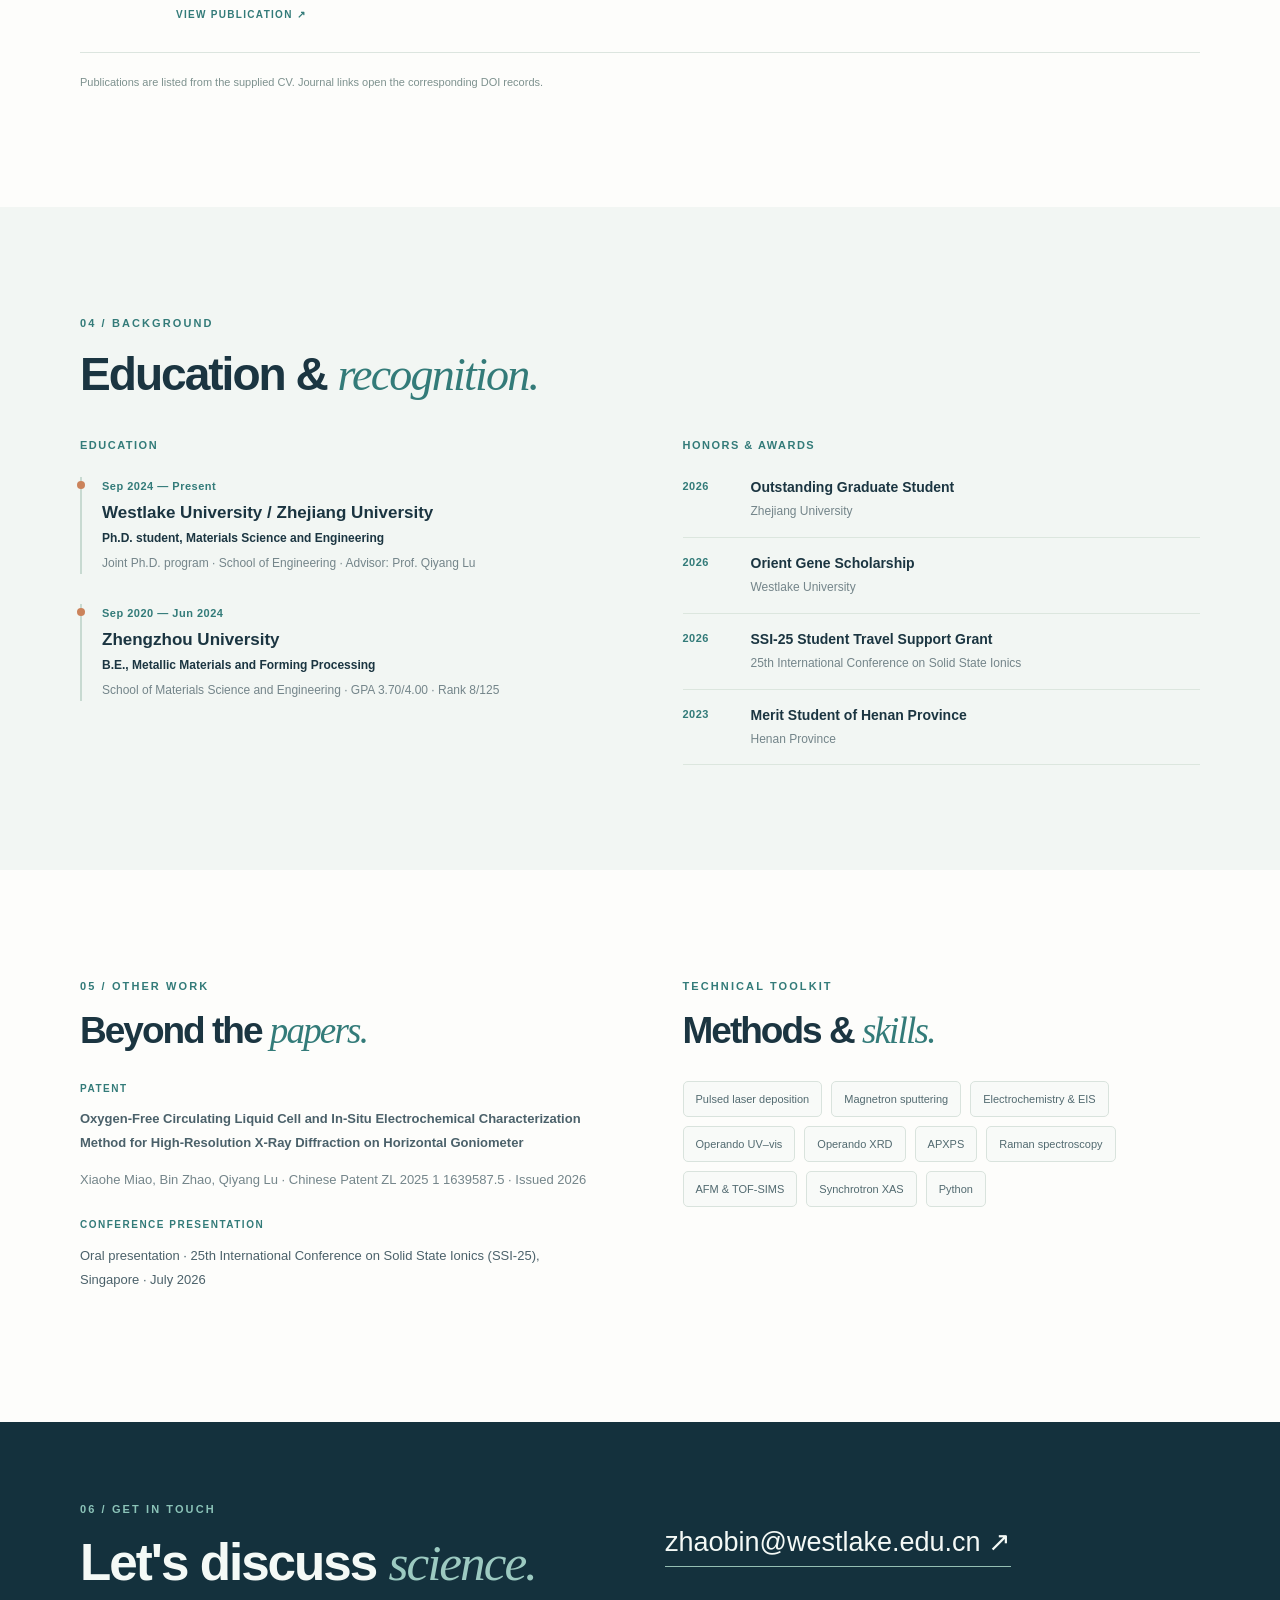
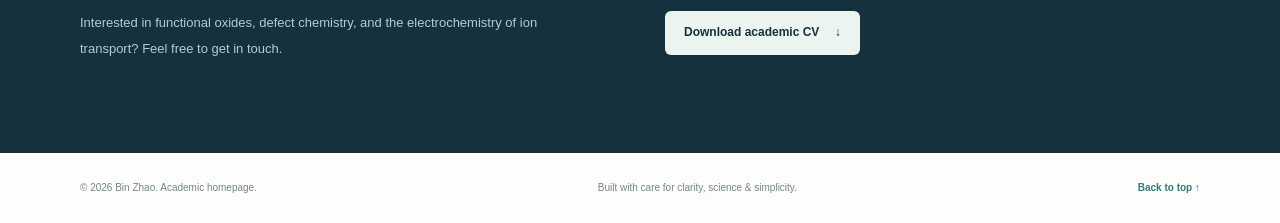
==== commit 09203740: "Add files via upload" ====
--- a/index.html
+++ b/index.html
@@ -3,104 +3,67 @@
 <head>
   <meta charset="utf-8">
   <meta name="viewport" content="width=device-width, initial-scale=1">
-  <meta name="color-scheme" content="light dark">
-  <meta name="description" content="Bin Zhao — Ph.D. researcher in materials science, electrochemical ion intercalation, functional oxides, and operando characterization.">
-  <meta name="theme-color" content="#f8faf8">
-  <title>Bin Zhao · Academic Homepage</title>
+  <meta name="color-scheme" content="light">
+  <meta name="theme-color" content="#f5f7f5">
+  <meta name="description" content="Bin Zhao — Ph.D. student, Solid State Ionics Lab, Westlake University. Functional oxides, electrochemical ion intercalation, and operando characterization.">
+  <title>Bin Zhao — Academic Homepage</title>
   <link rel="icon" href="assets/favicon.svg" type="image/svg+xml">
   <link rel="stylesheet" href="styles.css">
-  <script defer src="app.js"></script>
-  <script type="application/ld+json">
-  {"@context":"https://schema.org","@type":"Person","name":"Bin Zhao","affiliation":{"@type":"Organization","name":"Westlake University"},"sameAs":["https://orcid.org/0009-0006-0114-2969"]}
-  </script>
+  <script defer src="content.js"></script>
+  <script defer src="site.js"></script>
 </head>
 <body>
-  <a class="skip-link" href="#main">Skip to content</a>
-  <header class="site-header">
-    <div class="container nav-inner">
-      <a class="brand" href="index.html" aria-label="Bin Zhao homepage"><span class="brand-mark">BZ<span class="brand-dot">.</span></span><span class="brand-caption">ACADEMIC PORTFOLIO</span></a>
-      <button class="menu-button" aria-label="Open navigation" aria-controls="primary-nav" aria-expanded="false"><span></span><span></span><span></span></button>
-      <nav class="primary-nav" id="primary-nav" aria-label="Primary navigation">
-        <a class="active" aria-current="page" href="index.html">Home</a>
-        <a href="research.html">Research</a>
-        <a href="publications.html">Publications</a>
-        <a href="#about">About</a>
-        <a href="#contact">Contact</a>
-        <button class="theme-toggle" type="button" aria-label="Switch color theme" title="Switch color theme"><span class="theme-icon" aria-hidden="true">◐</span></button>
-      </nav>
+<a class="skip-link" href="#about">Skip to content</a>
+<header class="topbar">
+  <div class="container navrow">
+    <a href="#top" class="logo" aria-label="Back to top"><span class="logo-square">BZ<span>.</span></span><span class="logo-sub">ACADEMIC HOMEPAGE</span></a>
+    <button id="navToggle" class="navtoggle" type="button" aria-expanded="false" aria-controls="mainNav" aria-label="Toggle navigation"><span></span><span></span><span></span></button>
+    <nav id="mainNav" class="navlinks" aria-label="Main navigation">
+      <a href="#about">About</a><a href="#research">Research</a><a href="#publications">Publications</a><a href="#experience">Experience</a><a href="#contact">Contact</a>
+      <a class="nav-cv" id="navCv" href="assets/Bin_Zhao_Public_CV.pdf" target="_blank" rel="noopener">Download CV <span aria-hidden="true">↗</span></a>
+    </nav>
+  </div>
+</header>
+<main id="top">
+  <section class="hero container" aria-label="Introduction">
+    <div class="hero-copy">
+      <div class="eyebrow"><span class="eyebrow-rule"></span> MATERIALS SCIENCE &amp; ENGINEERING</div>
+      <div class="hero-name" id="heroName">BIN ZHAO</div>
+      <h1 id="headline">Understanding <em>ion dynamics</em> in functional oxides.</h1>
+      <p class="hero-desc" id="introduction">Ph.D. research on the electrochemical chemistry of functional oxide thin films.</p>
+      <div class="hero-cta">
+        <a class="btn btn-primary" href="#publications">Explore publications <span aria-hidden="true">↗</span></a>
+        <a class="btn btn-quiet" href="#research">My research <span aria-hidden="true">→</span></a>
+      </div>
+      <div class="hero-foot"><span class="dot-green"></span><span id="heroPosition">Ph.D. student</span><span class="divider-dot">/</span><span id="heroLocation">Westlake University</span></div>
     </div>
-  </header>
-
-  <main id="main">
-    <section class="hero section container" id="home">
-      <div class="hero-copy">
-        <div class="eyebrow"><span class="eyebrow-line"></span> Ph.D. Researcher <span class="eyebrow-dot">·</span> Materials Science</div>
-        <h1>Understanding <em>ion dynamics</em> at oxide interfaces.</h1>
-        <p class="lead">I explore how electrochemical reactions control ionic defects and material properties in functional oxides, connecting interfacial kinetics with operando characterization.</p>
-        <div class="hero-actions">
-          <a class="button button-primary" href="research.html">Explore my research <span aria-hidden="true">↗</span></a>
-          <a class="text-link" href="publications.html">View publications <span aria-hidden="true">→</span></a>
+    <div class="hero-card-wrap">
+      <div class="hero-card">
+        <div class="figure-label"><span>RESEARCH / PROFILE</span><span>FIG. 01</span></div>
+        <div class="visual-grid">
+          <div class="visual-ring ring-one"></div><div class="visual-ring ring-two"></div>
+          <div class="visual-curve"></div>
+          <div class="visual-float float-left">O<sup>2−</sup></div>
+          <div class="visual-float float-top">H<sup>+</sup></div>
+          <div class="visual-float float-right">e<sup>−</sup></div>
+          <div class="photo-circle"><div id="photoInitials" class="initials">BZ</div><img id="profilePhoto" alt="Portrait of Bin Zhao" hidden></div>
+          <div class="visual-label">INTERFACE &nbsp;/&nbsp; BULK TRANSPORT</div>
         </div>
-        <div class="hero-meta"><span class="status-indicator" aria-hidden="true"></span><span>Westlake University <span class="meta-separator">/</span> Hangzhou, China</span></div>
+        <div class="figure-bottom"><span><i class="figure-dot"></i> Solid State Ionics</span><span>Personal research profile</span></div>
       </div>
-      <div class="hero-art" role="img" aria-label="Conceptual schematic of surface-to-bulk ion transport in an oxide thin film under a time-varying electrochemical stimulus">
-        <div class="art-top"><span>RESEARCH IN FOCUS</span><span class="art-mark">FIG. 01 / CONCEPT</span></div>
-        <svg class="interface-visual" viewBox="0 0 520 480" xmlns="http://www.w3.org/2000/svg" aria-hidden="true">
-          <defs>
-            <linearGradient id="film" x1="0" x2="0" y1="0" y2="1"><stop offset="0" stop-color="#c6e4df"/><stop offset="1" stop-color="#7cb3b0"/></linearGradient>
-            <linearGradient id="fade" x1="0" x2="1"><stop offset="0" stop-color="#f9eee5"/><stop offset="1" stop-color="#f2d6c2"/></linearGradient>
-            <pattern id="grid" width="39" height="38" patternUnits="userSpaceOnUse"><circle cx="17" cy="18" r="1.3" fill="#d7e2df"/></pattern>
-          </defs>
-          <rect x="0" y="0" width="520" height="480" fill="url(#grid)" />
-          <path d="M25 133 C 70 133, 79 93, 122 93 S 166 173, 208 133 S 250 94, 290 133 S 335 173, 375 133 S 426 95, 492 133" fill="none" stroke="#d68a61" stroke-width="3" stroke-linecap="round"/>
-          <path d="M25 133H492" stroke="#d68a61" stroke-width="1" stroke-dasharray="3 7" opacity=".5"/>
-          <text x="24" y="62" fill="#386575" font-family="monospace" font-size="11" letter-spacing="2">AC MODULATION</text>
-          <text x="445" y="63" fill="#a2684d" font-family="monospace" font-size="12">V(t)</text>
-          <rect x="43" y="196" width="434" height="62" rx="9" fill="url(#fade)" stroke="#ddba9b"/>
-          <rect x="43" y="258" width="434" height="135" rx="4" fill="url(#film)" stroke="#78aaa7"/>
-          <rect x="43" y="393" width="434" height="38" rx="5" fill="#536779"/>
-          <text x="57" y="230" fill="#976847" font-family="monospace" font-size="14" letter-spacing="2">ELECTROLYTE</text>
-          <text x="57" y="414" fill="#eef1f2" font-family="monospace" font-size="12" letter-spacing="2">SUBSTRATE</text>
-          <path d="M43 258H477" stroke="#d68a61" stroke-width="2.5" stroke-dasharray="7 6"/>
-          <g fill="#f9fdfc" stroke="#347f7b" stroke-width="1.4">
-            <circle cx="110" cy="289" r="11"/><circle cx="177" cy="289" r="11"/><circle cx="244" cy="289" r="11"/><circle cx="311" cy="289" r="11"/><circle cx="378" cy="289" r="11"/><circle cx="445" cy="289" r="11"/>
-            <circle cx="110" cy="344" r="11"/><circle cx="177" cy="344" r="11"/><circle cx="244" cy="344" r="11"/><circle cx="311" cy="344" r="11"/><circle cx="378" cy="344" r="11"/><circle cx="445" cy="344" r="11"/>
-          </g>
-          <g fill="#d68a61"><circle cx="144" cy="278" r="7"/><circle cx="274" cy="280" r="7"/><circle cx="410" cy="280" r="7"/><circle cx="144" cy="334" r="6" opacity=".6"/><circle cx="274" cy="334" r="6" opacity=".4"/><circle cx="410" cy="334" r="6" opacity=".3"/></g>
-          <g stroke="#b86a49" stroke-width="2.5" fill="none" stroke-linecap="round" stroke-linejoin="round">
-            <path d="M144 222V258"/><path d="M137 250L144 260L151 250"/>
-            <path d="M274 222V258"/><path d="M267 250L274 260L281 250"/>
-            <path d="M410 222V258"/><path d="M403 250L410 260L417 250"/>
-          </g>
-          <text x="265" y="377" fill="#285c5c" font-size="12" font-family="monospace" letter-spacing="1">OXIDE THIN FILM</text>
-          <path d="M492 258V393" stroke="#557e80" stroke-width="1.7"/><path d="M485 265L492 258L499 265M485 386L492 393L499 386" fill="none" stroke="#557e80" stroke-width="1.7"/>
-          <text transform="translate(508 348) rotate(-90)" fill="#386575" font-size="12" font-family="monospace">DEPTH</text>
-        </svg>
-        <div class="art-bottom"><span><i class="legend-particle"></i> Ionic defects</span><span><i class="legend-interface"></i> Interface</span><span class="art-footnote">Illustrative · Not experimental data</span></div>
-      </div>
-    </section>
-
-    <section class="strip">
-      <div class="container strip-inner"><span class="strip-label">RESEARCH THEMES</span><span>Electrochemical intercalation</span><span class="strip-plus">+</span><span>Oxide thin films</span><span class="strip-plus">+</span><span>Operando spectroscopy</span></div>
-    </section>
-
-    <section class="section container" id="research-preview">
-      <div class="section-heading"><div><div class="section-kicker">01 / WHAT I STUDY</div><h2>Research areas<span class="heading-dot">.</span></h2></div><a class="text-link" href="research.html">Explore all research <span aria-hidden="true">↗</span></a></div>
-      <div class="research-grid">
-        <article class="research-card"><div class="card-top"><span>01</span><span class="card-arrow" aria-hidden="true">↗</span></div><div class="research-symbol symbol-a" aria-hidden="true"><div class="layer-layer one"></div><div class="layer-layer two"></div><div class="layer-layer three"></div><span class="moving-ion ion-1"></span><span class="moving-ion ion-2"></span><span class="moving-ion ion-3"></span></div><div class="card-category">DEFECT CHEMISTRY</div><h3>Functional Oxide Ionics</h3><p>Understanding proton and ion insertion, defect formation, and electrochemically controlled properties.</p></article>
-        <article class="research-card"><div class="card-top"><span>02</span><span class="card-arrow" aria-hidden="true">↗</span></div><div class="research-symbol symbol-b" aria-hidden="true"><svg viewBox="0 0 230 135"><path d="M10 112H222M25 9V128" stroke="currentColor" opacity=".18" stroke-width="1.5"/><path d="M26 34C57 34 74 37 86 70S119 109 140 113S191 116 224 117" stroke="#347f7b" fill="none" stroke-width="4" stroke-linecap="round"/><path d="M26 23C71 23 94 26 115 49S154 100 224 108" stroke="#d68a61" fill="none" stroke-width="3" stroke-dasharray="5 7" stroke-linecap="round"/></svg></div><div class="card-category">ELECTROCHEMICAL KINETICS</div><h3>Interfaces &amp; Transport</h3><p>Separating interfacial reaction pathways from bulk diffusion through frequency-dependent response.</p></article>
-        <article class="research-card"><div class="card-top"><span>03</span><span class="card-arrow" aria-hidden="true">↗</span></div><div class="research-symbol symbol-c" aria-hidden="true"><svg viewBox="0 0 230 135"><g stroke="currentColor" opacity=".2"><path d="M20 25H210M20 57H210M20 89H210M20 121H210"/><path d="M40 15V125M85 15V125M130 15V125M175 15V125"/></g><path d="M18 108C44 108 47 32 78 36S114 112 149 108S179 35 210 28" stroke="#347f7b" stroke-width="3" fill="none"/><path d="M18 118C46 118 53 75 78 78S115 120 149 119S179 80 210 78" stroke="#d68a61" stroke-width="3" fill="none" stroke-dasharray="5 6"/></svg></div><div class="card-category">IN SITU CHARACTERIZATION</div><h3>Operando Spectroscopy</h3><p>Connecting evolving chemical states to spatially resolved, time-resolved experimental signals.</p></article>
-      </div>
-    </section>
-
-    <section class="section panel-section" id="featured-publication"><div class="container publication-layout"><div class="publication-aside"><div class="section-kicker">02 / SELECTED WORK</div><h2>Featured<br><em>publication.</em></h2><p>A recent paper on room-temperature proton defect chemistry and spontaneous oxide dehydrogenation.</p><a class="text-link" href="publications.html">Complete publication list <span aria-hidden="true">↗</span></a></div><div class="publication-feature"><div class="paper-top"><span class="paper-year">2026</span><span class="journal-tag">J. Am. Chem. Soc.</span></div><h3>Aerobic Dehydrogenation by Coupled Electrochemical Reactions Governs Room-Temperature Proton Defect Chemistry in Functional Oxides</h3><p class="paper-authors"><strong>Bin Zhao</strong>, Luhan Wei, Xi Wang, Zihan Xu, Ying Lu, Jieping Zheng, Lingzhi Huang, and Qiyang Lu</p><p class="paper-details">Journal of the American Chemical Society · <strong>148</strong> (40), 43401–43410 · 2026</p><p class="paper-summary">Reveals how anodic dehydrogenation and cathodic oxygen reduction couple to govern proton defect chemistry in aqueous environments.</p><div class="paper-links"><a href="https://doi.org/10.1021/jacs.6c12969" target="_blank" rel="noopener noreferrer">Read article <span aria-hidden="true">↗</span></a><span class="paper-doi">DOI: 10.1021/jacs.6c12969</span></div></div></div></section>
-
-    <section class="section container about-layout" id="about"><div><div class="section-kicker">03 / ABOUT ME</div><h2>A little <em>about me.</em></h2></div><div class="about-copy"><p>I am a Ph.D. researcher in materials science and engineering at Westlake University. My research focuses on electrochemical control of functional oxides, with particular interest in ionic point defects, interfacial electrochemistry, and coupled transport phenomena.</p><p>I combine electrochemical measurements, thin-film materials synthesis, operando optical and structural probes, and quantitative modeling to study how materials respond under realistic conditions.</p><div class="about-tags"><span>Electrochemistry</span><span>Thin-film oxides</span><span>APXPS</span><span>In situ XRD</span><span>Impedance spectroscopy</span></div><div class="cv-note" id="cv"><span class="cv-note-icon" aria-hidden="true">↓</span><div><strong>Curriculum Vitae</strong><p>Add your CV PDF to the project to enable direct download. See README.md.</p></div></div></div></section>
-
-    <section class="section container news-layout" id="news"><div class="section-heading"><div><div class="section-kicker">04 / UPDATES</div><h2>Recent news<span class="heading-dot">.</span></h2></div></div><div class="news-list"><div class="news-item"><time datetime="2026-10-14">14 Oct 2026</time><div><span class="news-type">PUBLICATION</span><p>Our paper on aerobic dehydrogenation in functional oxides appears in <em>Journal of the American Chemical Society</em>, Volume 148, Issue 40. <a href="https://doi.org/10.1021/jacs.6c12969" target="_blank" rel="noopener noreferrer">View paper ↗</a></p></div></div><div class="news-item"><time datetime="2026-10-02">02 Oct 2026</time><div><span class="news-type">PUBLICATION</span><p>The work is published online by ACS Publications. <a href="https://doi.org/10.1021/jacs.6c12969" target="_blank" rel="noopener noreferrer">Read online ↗</a></p></div></div></div></section>
-
-    <section class="contact-section" id="contact"><div class="container contact-inner"><div><div class="section-kicker">05 / GET IN TOUCH</div><h2>Let's talk <em>science.</em></h2><p>Interested in functional oxides, electrochemical ionics, or operando characterization? I welcome scientific conversations and collaborations.</p></div><div class="contact-right"><span class="contact-label">ACADEMIC PROFILES</span><a href="https://orcid.org/0009-0006-0114-2969" target="_blank" rel="noopener noreferrer">ORCID <span aria-hidden="true">↗</span></a><a href="https://doi.org/10.1021/jacs.6c12969" target="_blank" rel="noopener noreferrer">Recent publication <span aria-hidden="true">↗</span></a><span class="contact-email-note">Add your academic email and Scholar profile before publishing.</span></div></div></section>
-  </main>
-  <footer class="site-footer"><div class="container footer-inner"><span>© <span data-year>2026</span> Bin Zhao. Built for research.</span><span>Westlake University <span class="footer-separator">·</span> Materials Science &amp; Engineering</span><a href="#home">Back to top ↑</a></div></footer>
+    </div>
+  </section>
+  <div class="topic-strip"><div class="container strip-inner"><span>RESEARCH FOCUS</span><b>Electrochemical intercalation</b><i></i><b>Ion transport</b><i></i><b>Operando characterization</b></div></div>
+  <section id="about" class="section container about-section">
+    <div class="section-aside"><div class="section-number">01 / ABOUT</div><h2>Research at the<br><em>atomic scale.</em></h2></div>
+    <div class="section-body"><div class="intro-large" id="aboutText"></div><div class="facts-grid"><div class="fact"><small>CURRENT POSITION</small><strong id="aboutPosition"></strong></div><div class="fact"><small>INSTITUTION</small><strong id="aboutInstitution"></strong></div><div class="fact"><small>RESEARCH GROUP</small><strong id="aboutLab"></strong></div><div class="fact"><small>SUPERVISOR</small><strong id="aboutAdvisor"></strong></div></div></div>
+  </section>
+  <section id="research" class="section section-tinted"><div class="container"><div class="section-heading"><div><div class="section-number">02 / WHAT I STUDY</div><h2>Research <em>directions.</em></h2></div><p>Connecting fundamental electrochemical processes with multimodal measurement.</p></div><div class="research-grid" id="researchGrid"></div></div></section>
+  <section id="publications" class="section container"><div class="section-heading"><div><div class="section-number">03 / SELECTED WORK</div><h2>Publications<span class="accent">.</span></h2></div><div class="publication-count"><span id="pubCount">4</span> JOURNAL ARTICLES</div></div><div id="publicationList" class="publication-list"></div><p class="subtle-footnote">Publications are listed from the supplied CV. Journal links open the corresponding DOI records.</p></section>
+  <section id="experience" class="section section-tinted"><div class="container"><div class="section-heading"><div><div class="section-number">04 / BACKGROUND</div><h2>Education &amp; <em>recognition.</em></h2></div></div><div class="dual-column"><div><h3 class="small-heading">EDUCATION</h3><div id="educationList" class="timeline"></div></div><div><h3 class="small-heading">HONORS &amp; AWARDS</h3><div id="awardList" class="awards-list"></div></div></div></div></section>
+  <section class="section container other-section"><div class="dual-column"><div><div class="section-number">05 / OTHER WORK</div><h2>Beyond the <em>papers.</em></h2><div class="other-block"><h3>Patent</h3><p class="other-title" id="patentTitle"></p><p class="muted" id="patentDetail"></p></div><div class="other-block"><h3>Conference presentation</h3><p id="conferenceText"></p></div></div><div><div class="section-number">TECHNICAL TOOLKIT</div><h2>Methods &amp; <em>skills.</em></h2><div class="tag-cloud" id="skillsList"></div></div></div></section>
+  <section id="contact" class="contact-section"><div class="container contact-wrap"><div><div class="section-number section-number-light">06 / GET IN TOUCH</div><h2>Let's discuss <em>science.</em></h2><p>Interested in functional oxides, defect chemistry, and the electrochemistry of ion transport? Feel free to get in touch.</p></div><div class="contact-links"><a id="emailLink" href="mailto:zhaobin@westlake.edu.cn" class="email-link">zhaobin@westlake.edu.cn ↗</a><div id="extraLinks" class="social-links"></div><a class="download-link" id="footerCv" href="assets/Bin_Zhao_Public_CV.pdf" target="_blank" rel="noopener">Download academic CV <span aria-hidden="true">↓</span></a></div></div></section>
+</main>
+<footer class="footer"><div class="container footrow"><span>© <span id="currentYear">2026</span> <span id="footerName">Bin Zhao</span>. Academic homepage.</span><span>Built with care for clarity, science &amp; simplicity.</span><a href="#top">Back to top ↑</a></div></footer>
 </body>
 </html>
--- a/styles.css
+++ b/styles.css
@@ -1,25 +1,13 @@
-@charset "UTF-8";
-:root{
-  --bg:#f8faf8;--paper:#fff;--panel:#edf3f1;--panel2:#f2f6f4;--ink:#142b38;--muted:#647580;--line:#dbe5e2;--accent:#347f7b;--accent-dark:#286b68;--warm:#d68a61;--dark-bg:#112c37;--shadow:0 21px 65px rgba(20,43,56,.075);
-  color-scheme:light;
-}
-:root[data-theme="dark"]{--bg:#101f27;--paper:#142a34;--panel:#19323c;--panel2:#1a353d;--ink:#ecf4f2;--muted:#a8bdc1;--line:#2a454d;--accent:#77cbc3;--accent-dark:#8cdad1;--warm:#e9a77f;--dark-bg:#09171c;--shadow:0 21px 65px rgba(0,0,0,.18);color-scheme:dark}
-*,*::before,*::after{box-sizing:border-box}
-html{scroll-behavior:smooth;scroll-padding-top:96px}
-body{margin:0;background:var(--bg);color:var(--ink);font-family:Inter,"Segoe UI",Roboto,Helvetica,Arial,sans-serif;-webkit-font-smoothing:antialiased;font-size:16px;line-height:1.6}
-a{color:inherit;text-decoration:none}button{font:inherit}a,button{transition:color .2s,background-color .2s,border-color .2s,transform .2s}a:focus-visible,button:focus-visible{outline:3px solid var(--warm);outline-offset:4px}::selection{background:var(--accent);color:white}
-.container{width:min(1180px,calc(100% - 88px));margin:0 auto}.section{padding-block:104px}.skip-link{position:absolute;z-index:100;top:-100px;left:20px;background:var(--ink);color:var(--paper);padding:9px 16px}.skip-link:focus{top:16px}
-.site-header{height:92px;position:sticky;top:0;z-index:50;background:color-mix(in srgb,var(--bg) 92%,transparent);backdrop-filter:blur(20px);border-bottom:1px solid var(--line)}.nav-inner{display:flex;align-items:center;justify-content:space-between;height:100%;gap:32px}.brand{display:inline-flex;align-items:center;gap:14px;white-space:nowrap}.brand-mark{font-size:28px;font-weight:850;letter-spacing:-2px;line-height:1}.brand-dot,.heading-dot{color:var(--warm)}.brand-caption{font-size:9px;font-weight:750;letter-spacing:2.15px;line-height:1.5;color:var(--muted);border-left:1px solid var(--line);padding-left:14px}.primary-nav{display:flex;align-items:center;gap:35px}.primary-nav>a{font-size:13px;font-weight:650;color:var(--muted);position:relative}.primary-nav>a:hover,.primary-nav>a.active{color:var(--ink)}.primary-nav>a.active::after{position:absolute;left:0;right:0;bottom:-13px;content:"";height:2px;background:var(--accent)}.theme-toggle{border:1px solid var(--line);background:transparent;color:var(--ink);height:36px;width:36px;border-radius:50%;cursor:pointer;font-size:21px;display:grid;place-items:center}.theme-toggle:hover{background:var(--panel)}.menu-button{display:none}
-.hero{display:grid;grid-template-columns:1.05fr .95fr;align-items:center;gap:64px;min-height:660px;padding-top:94px;padding-bottom:102px}.hero-copy{padding-bottom:16px}.eyebrow,.section-kicker,.research-category{font-size:10px;letter-spacing:2.2px;font-weight:800;text-transform:uppercase;color:var(--accent)}.eyebrow{display:flex;align-items:center;gap:11px}.eyebrow-line{height:2px;width:27px;background:var(--warm)}.eyebrow-dot{color:var(--warm)}h1,h2,h3,p{margin-top:0}h1,h2{letter-spacing:-2px;line-height:1.13}h1,h2,em{font-family:Georgia,"Times New Roman",serif}h1{font-size:clamp(48px,5.6vw,79px);font-weight:500;margin:24px 0 27px}h1 em,h2 em{color:var(--accent);font-weight:400}p{color:var(--muted)}.lead{font-size:18px;line-height:1.85;max-width:560px}.hero-actions{display:flex;align-items:center;gap:34px;flex-wrap:wrap;margin:38px 0 44px}.button{min-height:49px;display:inline-flex;align-items:center;justify-content:center;gap:14px;border-radius:5px;padding:12px 22px;font-weight:750;font-size:13px;line-height:1.5;cursor:pointer;border:1px solid transparent}.button-primary{background:var(--ink);color:var(--bg)}.button-primary:hover{background:var(--accent-dark);color:#fff;transform:translateY(-2px)}.button-outline{background:transparent;border-color:var(--line);color:var(--ink)}.button-outline:hover{border-color:var(--accent);color:var(--accent)}.text-link{display:inline-flex;align-items:center;gap:12px;font-size:13px;white-space:nowrap;font-weight:750;border-bottom:1px solid var(--accent);padding-bottom:4px}.text-link:hover{color:var(--accent);gap:17px}.hero-meta{display:flex;gap:12px;align-items:center;color:var(--muted);font-size:12px}.meta-separator{display:inline-block;padding-inline:9px;color:var(--line)}.status-indicator{height:8px;width:8px;border-radius:50%;background:var(--accent);box-shadow:0 0 0 4px color-mix(in srgb,var(--accent) 10%,transparent)}
-.hero-art{background:#eaf2ee;box-shadow:var(--shadow);border:1px solid #d7e6df;border-radius:12px;overflow:hidden;min-width:0;position:relative}.art-top,.art-bottom{display:flex;align-items:center;justify-content:space-between;padding:23px 24px;font-family:monospace;font-size:10px;letter-spacing:1.8px;color:#426671;font-weight:650}.art-mark{color:#9badae}.interface-visual{width:100%;height:auto;display:block;margin:0}.art-bottom{gap:20px;flex-wrap:wrap;justify-content:flex-start;padding-top:16px;padding-bottom:22px;letter-spacing:0;font-size:11px}.art-bottom>span{display:inline-flex;align-items:center;gap:8px}.art-footnote{margin-left:auto!important;font-size:9px!important;opacity:.7}.legend-particle,.legend-interface{display:inline-block;height:9px;width:9px;border-radius:50%;background:#d68a61}.legend-interface{border-radius:0;background:#79b2ad;height:3px}
-.strip{background:var(--dark-bg);color:#c8d5d7;padding:26px 0}.strip-inner{display:flex;gap:28px;align-items:center;flex-wrap:wrap;font-size:12px;letter-spacing:.25px}.strip-label{color:#8da0a6;letter-spacing:1.8px;font-weight:800;font-size:9px;margin-right:auto}.strip-plus{font-family:Georgia,serif;color:#d68a61;font-size:20px}
-.section-heading{display:flex;align-items:end;justify-content:space-between;gap:30px;margin-bottom:43px}.section-kicker{margin-bottom:17px}.section-heading h2,.about-layout h2,.news-layout h2,.research-cta h2,.pubs-bottom h2{font-size:clamp(38px,4.2vw,57px);font-weight:500;margin-bottom:0}.research-grid{display:grid;grid-template-columns:repeat(3,minmax(0,1fr));gap:19px}.research-card{border:1px solid var(--line);border-radius:8px;background:var(--paper);padding:28px 27px 30px;min-height:411px;display:flex;flex-direction:column;transition:transform .25s,box-shadow .25s}.research-card:hover{transform:translateY(-5px);box-shadow:var(--shadow)}.card-top{display:flex;justify-content:space-between;font-family:monospace;color:var(--muted);font-size:12px}.card-arrow{font-size:18px;color:var(--accent)}.research-symbol{position:relative;height:165px;display:grid;place-items:center;overflow:hidden}.research-symbol svg{width:90%;max-width:250px;color:#a4c5bb}.symbol-a .layer-layer{width:230px;max-width:84%;height:20px;border-radius:3px;position:absolute;transform:rotate(-15deg) skew(16deg);border:2px solid #8cb6af;background:#d6e9e4}.symbol-a .layer-layer.one{top:41px}.symbol-a .layer-layer.two{top:66px;background:#b5d4cd}.symbol-a .layer-layer.three{top:91px;background:#85bbb0}.moving-ion{position:absolute;width:10px;height:10px;background:#d68a61;border-radius:100%;box-shadow:0 0 0 5px #d68a6133;z-index:2}.ion-1{left:38%;top:26%}.ion-2{left:59%;top:47%}.ion-3{left:47%;top:65%}.card-category{font-size:9px;color:var(--accent);font-weight:850;letter-spacing:1.65px;margin-top:auto;margin-bottom:10px}.research-card h3{font-family:Georgia,"Times New Roman",serif;font-weight:500;line-height:1.25;letter-spacing:-.6px;font-size:26px;margin-bottom:11px}.research-card p{font-size:13px;line-height:1.85;margin:0}
-.panel-section{background:var(--panel);border-top:1px solid var(--line);border-bottom:1px solid var(--line)}.publication-layout{display:grid;grid-template-columns:.8fr 1.2fr;gap:96px;align-items:center}.publication-aside h2{font-size:clamp(44px,5vw,67px);font-weight:500;margin:0 0 22px}.publication-aside p{font-size:15px;line-height:1.9;max-width:290px;margin:0 0 30px}.publication-feature{background:var(--paper);padding:36px 39px 37px;border:1px solid var(--line);border-radius:9px;box-shadow:0 10px 45px rgba(20,43,56,.035)}.paper-top{display:flex;justify-content:space-between;align-items:center;gap:15px;margin-bottom:24px}.paper-year{font-size:12px;font-weight:800;color:var(--muted)}.journal-tag{padding:7px 10px;font-size:10px;background:var(--panel2);border:1px solid var(--line);border-radius:3px;letter-spacing:1px;color:var(--accent);font-weight:800}.publication-feature h3{font-size:24px;line-height:1.45;letter-spacing:-.2px;font-weight:650;margin-bottom:17px}.paper-authors,.paper-details{font-size:12px;line-height:1.9;margin:0 0 9px}.paper-authors strong{color:var(--ink)}.paper-details{font-size:12px}.paper-summary{font-size:13px;line-height:1.8;background:var(--panel2);padding:13px 16px;border-left:2px solid var(--warm);margin:23px 0}.paper-links{border-top:1px solid var(--line);padding-top:22px;display:flex;align-items:center;justify-content:space-between;gap:10px;flex-wrap:wrap}.paper-links>a{color:var(--accent);font-size:13px;font-weight:800}.paper-links>a:hover{text-decoration:underline}.paper-doi{font-size:11px;color:var(--muted);font-family:monospace}
-.about-layout{display:grid;grid-template-columns:.8fr 1.2fr;gap:96px}.about-layout h2{max-width:315px}.about-copy{padding-top:5px}.about-copy>p{font-size:16px;line-height:1.9;margin-bottom:21px}.about-tags,.topic-tags{display:flex;flex-wrap:wrap;gap:9px;margin-top:27px}.about-tags span,.topic-tags span{background:var(--panel);border:1px solid var(--line);border-radius:3px;color:var(--ink);font-size:11px;font-weight:600;padding:7px 11px}.cv-note{margin-top:35px;border-top:1px solid var(--line);padding-top:28px;display:flex;gap:17px}.cv-note-icon{width:39px;height:39px;display:grid;place-items:center;background:var(--ink);color:var(--bg);border-radius:50%;font-size:19px}.cv-note strong{font-size:13px}.cv-note p{font-size:12px;line-height:1.7;margin:5px 0}.news-layout{padding-top:10px}.news-list{border-top:1px solid var(--line)}.news-item{display:grid;grid-template-columns:220px 1fr;gap:26px;padding:27px 2px;border-bottom:1px solid var(--line)}.news-item time{font-size:12px;color:var(--muted);padding-top:5px}.news-item p{font-size:15px;line-height:1.9;color:var(--ink);margin:4px 0 0}.news-item a{font-size:13px;font-weight:800;color:var(--accent)}.news-item a:hover{text-decoration:underline}.news-type{font-size:10px;font-weight:850;letter-spacing:1.6px;color:var(--accent)}
-.contact-section{background:var(--dark-bg);color:#f1f6f5;padding:88px 0}.contact-inner{display:grid;grid-template-columns:1.3fr .7fr;gap:110px;align-items:center}.contact-section .section-kicker{color:#85d0c3}.contact-section h2{font-size:clamp(48px,5.7vw,76px);font-weight:500;letter-spacing:-2px;margin:0 0 23px}.contact-section h2 em{color:#95d0c6}.contact-section p{color:#b2c5c7;max-width:600px;font-size:15px;line-height:1.85;margin-bottom:0}.contact-right{display:flex;flex-direction:column;gap:15px}.contact-label{font-size:10px;font-weight:750;letter-spacing:2px;color:#829ba2}.contact-right>a{border-bottom:1px solid #48616b;padding:10px 0;display:flex;justify-content:space-between;font-size:18px;font-weight:600}.contact-right>a:hover{color:#95d0c6}.contact-email-note{font-size:11px;line-height:1.8;color:#849fa3}.site-footer{background:var(--dark-bg);border-top:1px solid #2b434d;color:#9db1b6;padding:22px 0}.footer-inner{display:flex;align-items:center;gap:18px;justify-content:space-between;font-size:11px;flex-wrap:wrap}.footer-inner a:hover{color:white}.footer-separator{margin-inline:6px}
-.page-hero{padding-top:118px;padding-bottom:65px}.page-hero h1{max-width:870px;font-size:clamp(52px,6.5vw,85px);margin:21px 0 22px}.page-hero .lead{max-width:710px}.page-hero-rule{height:1px;background:var(--line);margin-top:65px}.research-detail{display:grid;grid-template-columns:.48fr 1fr;gap:75px;border-bottom:1px solid var(--line);padding:60px 0 70px}.research-detail:first-child{padding-top:0}.research-detail-number{font-size:11px;font-weight:750;letter-spacing:1.3px;color:var(--muted);padding-top:5px}.detail-main{max-width:730px}.detail-main h2{font-size:clamp(35px,4.6vw,55px);font-weight:500;margin:13px 0 19px}.detail-main>p{font-size:16px;line-height:1.95}.workflow-title{font-size:clamp(39px,4.7vw,60px);font-weight:500;margin:0 0 47px}.workflow{display:flex;align-items:stretch;gap:18px}.workflow-step{background:var(--paper);padding:28px 24px;flex:1;min-width:0;border:1px solid var(--line);border-radius:7px}.workflow-step>span{font-family:monospace;font-size:12px;color:var(--accent)}.workflow-step h3{font-size:25px;font-family:Georgia,serif;font-weight:500;margin:18px 0 7px}.workflow-step p{font-size:13px;line-height:1.85;margin:0}.workflow-arrow{display:flex;align-items:center;color:var(--accent);font-size:23px}.schematic-note{font-size:11px;margin:25px 0 0}.research-cta,.pubs-bottom{display:flex;justify-content:space-between;align-items:center;gap:25px}.research-cta h2,.pubs-bottom h2{margin:0}.pubs-bottom p{font-size:14px;max-width:590px;margin:15px 0 0}
-.publication-page-intro{padding-bottom:35px}.pubs-section{padding-top:0}.pub-year{display:flex;align-items:center;gap:19px;font-family:Georgia,serif;font-size:39px;line-height:1.1;margin:0 0 24px}.pub-year span{font-family:Inter,"Segoe UI",Arial,sans-serif;font-size:10px;letter-spacing:1.7px;font-weight:800;color:var(--muted)}.publication-record{border-top:1px solid var(--line);padding:36px 0 50px;display:grid;grid-template-columns:80px 1fr;gap:24px}.publication-record-index{font-size:14px;font-family:monospace;color:var(--muted)}.publication-record-content{max-width:870px}.pub-caps{display:flex;flex-wrap:wrap;gap:13px;align-items:center;font-size:10px;font-weight:800;letter-spacing:1.35px}.pub-label{color:var(--accent)}.pub-journal{color:var(--muted)}.publication-record h2{font-family:Georgia,serif;font-size:clamp(27px,3.5vw,40px);font-weight:500;letter-spacing:-.65px;line-height:1.36;margin:19px 0 20px}.pub-authors,.pub-citation,.pub-description{font-size:14px;line-height:1.95;margin-bottom:11px}.pub-authors strong,.pub-citation strong{color:var(--ink)}.pub-description{max-width:790px;margin:23px 0}.pub-actions{display:flex;align-items:center;gap:12px;flex-wrap:wrap}.pub-actions .text-link{margin-left:12px}.copy-message{font-size:12px;color:var(--accent);margin:9px 0 0;min-height:20px}.add-paper{display:flex;gap:18px;background:var(--panel);padding:25px 30px;border-radius:6px;border:1px dashed var(--accent)}.add-paper-plus{font-family:Georgia,serif;font-size:34px;line-height:1;color:var(--accent)}.add-paper h3{font-size:17px;margin-bottom:6px}.add-paper p{font-size:13px;margin:0}.add-paper code{font-size:11px;background:var(--paper);padding:3px 5px;border-radius:3px}
-@media (max-width:1100px){.container{width:min(100% - 64px,1140px)}.hero{gap:30px;min-height:560px}.hero h1{font-size:clamp(45px,5.9vw,69px)}.primary-nav{gap:23px}.publication-layout,.about-layout{gap:50px}.strip-inner{gap:17px}.strip-label{margin-right:20px}}
-@media (max-width:800px){.container{width:min(100% - 40px,690px)}.section{padding-block:78px}.site-header{height:73px}.brand-caption{font-size:8px}.menu-button{width:40px;height:40px;display:flex;flex-direction:column;justify-content:center;align-items:center;gap:5px;background:transparent;border:1px solid var(--line);border-radius:4px;cursor:pointer}.menu-button span{height:2px;width:17px;background:var(--ink);display:block}.primary-nav{display:none;position:absolute;left:0;right:0;top:72px;padding:18px 22px 28px;background:var(--bg);border-bottom:1px solid var(--line);box-shadow:var(--shadow);flex-direction:column;gap:18px;align-items:flex-start}.primary-nav.open{display:flex}.primary-nav>a{font-size:15px}.primary-nav>a.active::after{bottom:-5px}.theme-toggle{margin-top:5px}.hero{grid-template-columns:1fr;padding-top:72px;padding-bottom:64px;gap:44px}.hero h1{font-size:clamp(49px,9.2vw,69px);max-width:610px}.hero-copy{padding-bottom:0}.hero-art{max-width:590px;width:100%;justify-self:center}.strip-inner{gap:13px;justify-content:center}.strip-label{flex-basis:100%;text-align:center;margin:0}.research-grid{grid-template-columns:1fr}.research-card{min-height:280px;display:grid;grid-template-columns:1fr 1fr;grid-template-rows:auto auto auto auto;gap:0 23px}.card-top{grid-column:1/-1}.research-symbol{grid-row:2/5;grid-column:1;height:155px}.card-category{grid-column:2;grid-row:2;align-self:end}.research-card h3{grid-column:2;grid-row:3}.research-card p{grid-column:2;grid-row:4}.publication-layout,.about-layout{grid-template-columns:1fr;gap:30px}.publication-aside h2 br{display:none}.publication-aside p{max-width:570px}.news-layout{padding-top:0}.news-item{grid-template-columns:130px 1fr}.contact-inner{grid-template-columns:1fr;gap:42px}.contact-right{max-width:400px}.research-detail{grid-template-columns:1fr;gap:20px}.workflow{flex-direction:column}.workflow-arrow{align-self:center;transform:rotate(90deg)}.page-hero{padding-top:78px;padding-bottom:0}.page-hero-rule{margin-top:52px}.research-cta,.pubs-bottom{align-items:flex-start;flex-direction:column}.publication-record{grid-template-columns:45px 1fr;gap:10px}}
-@media (max-width:560px){.container{width:calc(100% - 34px)}.section{padding-block:62px}.hero{padding-top:60px;gap:36px}.eyebrow{font-size:8px;letter-spacing:1.4px;flex-wrap:wrap}.eyebrow-line{width:18px}.hero h1{font-size:47px;letter-spacing:-1.8px}.lead{font-size:15px;line-height:1.85}.hero-actions{gap:22px;margin:28px 0 31px}.hero-actions .button{width:100%}.hero-meta{font-size:11px}.art-top{padding:15px 15px 7px;font-size:8px}.art-bottom{padding:5px 14px 16px;gap:9px;font-size:9px}.art-footnote{width:100%;margin-left:0!important}.strip{padding-block:18px}.strip-inner{gap:8px;font-size:10px}.strip-plus{font-size:13px}.section-heading{align-items:start;flex-direction:column;gap:18px;margin-bottom:27px}.section-heading h2,.about-layout h2,.news-layout h2,.research-cta h2,.pubs-bottom h2{font-size:42px}.research-card{display:flex;padding:23px;min-height:0}.research-symbol{width:100%;height:150px}.card-category{margin-top:7px}.research-card h3{font-size:25px}.publication-aside h2{font-size:48px}.publication-feature{padding:24px 20px}.publication-feature h3{font-size:21px}.paper-top{align-items:flex-start}.journal-tag{font-size:9px}.paper-links{align-items:flex-start;flex-direction:column}.about-copy>p{font-size:15px}.news-item{grid-template-columns:1fr;gap:6px}.news-item time{font-size:11px}.news-item p{font-size:14px}.contact-section{padding:68px 0}.contact-section h2{font-size:51px}.footer-inner{flex-direction:column;align-items:start;gap:9px}.page-hero h1{font-size:48px}.detail-main h2{font-size:36px}.detail-main>p{font-size:15px}.publication-record{grid-template-columns:1fr;gap:13px}.publication-record h2{font-size:28px}.publication-record-index{font-size:12px}.pub-caps{font-size:9px}.pub-actions .text-link{margin-left:0}.add-paper{padding:20px}}
-@media (prefers-reduced-motion:reduce){html{scroll-behavior:auto}*,*::before,*::after{transition:none!important;animation:none!important}}
+:root{--ink:#1b3541;--muted:#65777c;--ink-soft:#47606b;--teal:#337b79;--teal-dark:#285f60;--rust:#cb835b;--paper:#fdfdfb;--shade:#f2f6f3;--line:#dce5df;--deep:#14313d;--font-sans:Inter,ui-sans-serif,-apple-system,BlinkMacSystemFont,"Segoe UI",Arial,sans-serif;--font-serif:Georgia,"Times New Roman",serif}
+*{box-sizing:border-box}html{scroll-behavior:smooth;scroll-padding-top:80px}body{margin:0;color:var(--ink);background:var(--paper);font-family:var(--font-sans);line-height:1.65;-webkit-font-smoothing:antialiased}a{color:inherit;text-decoration:none}button{font:inherit}.container{width:min(1120px,calc(100% - 70px));margin:0 auto}.skip-link{position:absolute;left:12px;top:-60px;background:#fff;padding:10px;z-index:200}.skip-link:focus{top:8px}.topbar{position:sticky;top:0;z-index:100;background:rgba(253,253,251,.96);border-bottom:1px solid var(--line);backdrop-filter:blur(12px)}.navrow{height:80px;display:flex;align-items:center;justify-content:space-between;gap:20px}.logo{display:flex;align-items:center;gap:12px}.logo-square{font-size:23px;font-weight:900;letter-spacing:-2px;line-height:1}.logo-square span{color:var(--rust)}.logo-sub{color:#6e8288;font-size:10px;letter-spacing:1.7px;font-weight:750}.navlinks{display:flex;align-items:center;gap:30px;font-size:12px;font-weight:600;color:#405963}.navlinks>a{transition:color .2s}.navlinks>a:hover{color:var(--teal)}.navlinks .nav-cv{border:1px solid #bacbc5;padding:10px 17px;border-radius:7px;color:var(--deep)}.nav-cv span{color:var(--teal)}.navtoggle{display:none}
+.hero{display:grid;grid-template-columns:1.05fr .95fr;gap:60px;align-items:center;padding-top:82px;padding-bottom:98px;min-height:640px}.eyebrow,.section-number{font-size:11px;letter-spacing:2.1px;font-weight:800;color:var(--teal)}.eyebrow{display:flex;align-items:center;gap:13px}.eyebrow-rule{width:25px;height:2px;background:var(--rust)}.hero-name{font-size:13px;letter-spacing:2.8px;margin-top:37px;font-weight:800;color:var(--ink-soft)}h1,h2,h3,p{margin-top:0}.hero h1{font-size:clamp(44px,4.9vw,67px);font-weight:750;line-height:1.1;letter-spacing:-3.8px;margin:13px 0 21px;max-width:680px}.hero h1 em,h2 em{font-family:var(--font-serif);font-style:italic;font-weight:400;color:var(--teal);letter-spacing:-2px}.hero-desc{font-size:15px;max-width:560px;line-height:1.95;color:#576d75}.hero-cta{display:flex;align-items:center;gap:26px;margin-top:30px}.btn{display:inline-flex;align-items:center;justify-content:center;gap:16px;font-weight:700;font-size:12px;letter-spacing:.2px;border-radius:6px;padding:14px 20px}.btn-primary{background:var(--deep);color:white}.btn-primary:hover{background:var(--teal-dark)}.btn-quiet{color:var(--teal-dark)}.hero-foot{display:flex;align-items:center;gap:11px;color:#657980;font-size:11px;margin-top:58px;flex-wrap:wrap}.dot-green{display:inline-block;width:7px;height:7px;background:#57a58e;border-radius:50%;box-shadow:0 0 0 4px #e9f3ee}.divider-dot{color:#bdc8c4}
+.hero-card-wrap{position:relative}.hero-card{border-radius:12px;background:#ecf3f0;border:1px solid #d4e2db;overflow:hidden;box-shadow:18px 24px 0 -5px #eef2ec}.figure-label,.figure-bottom{display:flex;justify-content:space-between;align-items:center;padding:18px 24px;color:#648186;font-size:10px;letter-spacing:1.5px;font-weight:750}.figure-bottom{border-top:1px solid #d1dfd8;letter-spacing:0;font-size:11px;color:#5a7678}.figure-dot{display:inline-block;width:6px;height:6px;border-radius:50%;background:var(--rust);margin-right:7px}.visual-grid{height:405px;position:relative;overflow:hidden;background:radial-gradient(circle at 50% 47%,#d7eae2,#eef5f0 65%);background-image:linear-gradient(rgba(104,148,146,.08) 1px, transparent 1px),linear-gradient(90deg,rgba(104,148,146,.08) 1px,transparent 1px),radial-gradient(circle at center,#d8e9e3,#eef6f1 70%);background-size:30px 30px,30px 30px,100% 100%}.visual-ring{position:absolute;border:1px solid #8fc1b7;border-radius:50%;left:50%;top:48%;transform:translate(-50%,-50%)}.ring-one{height:310px;width:310px;opacity:.55}.ring-two{height:392px;width:392px;opacity:.35}.visual-curve{position:absolute;left:-8%;right:-5%;height:190px;border-radius:50%;border-top:3px solid rgba(203,131,91,.68);top:70%;transform:rotate(-20deg)}.photo-circle{height:215px;width:215px;position:absolute;border-radius:50%;left:50%;top:48%;transform:translate(-50%,-50%);background:linear-gradient(145deg,#1e4c57,#326e6a);border:8px solid #f3f8f4;box-shadow:0 19px 40px rgba(37,75,69,.18);overflow:hidden;display:flex;align-items:center;justify-content:center}.initials{font-size:78px;letter-spacing:-5px;font-weight:800;color:rgba(249,255,251,.95)}.photo-circle img{width:100%;height:100%;object-fit:cover}.visual-float{position:absolute;font-size:13px;color:var(--teal);font-weight:700;letter-spacing:1px;border:1px solid #d2e0da;background:rgba(255,255,255,.82);border-radius:24px;padding:5px 12px;z-index:1}.float-left{top:24%;left:10%}.float-top{top:15%;right:18%}.float-right{top:69%;right:11%}.visual-label{position:absolute;bottom:20px;left:0;right:0;text-align:center;font-size:10px;letter-spacing:2px;color:#5e8584;font-weight:700}
+.topic-strip{border-top:1px solid #e5e9e3;border-bottom:1px solid #e5e9e3;background:#f8faf7}.strip-inner{display:flex;align-items:center;justify-content:space-between;gap:20px;padding:17px 0;flex-wrap:wrap}.strip-inner>span{font-size:10px;color:var(--teal);font-weight:800;letter-spacing:1.5px}.strip-inner>b{font-size:12px;color:#52686c;font-weight:550}.strip-inner>i{width:4px;height:4px;background:var(--rust);border-radius:50%}
+.section{padding-top:107px;padding-bottom:105px}.section-tinted{background:var(--shade)}.section-aside h2,.section-heading h2,.other-section h2{font-size:clamp(34px,3.6vw,49px);line-height:1.14;letter-spacing:-2px;margin:15px 0 0}.about-section{display:grid;grid-template-columns:.85fr 1.15fr;gap:65px}.section-aside h2 em,.section-heading h2 em,.other-section h2 em{letter-spacing:-1.8px}.intro-large{font-size:17px;line-height:2;color:#455c63}.facts-grid{margin-top:34px;display:grid;grid-template-columns:1fr 1fr;gap:26px 30px}.fact{border-top:1px solid var(--line);padding-top:13px}.fact small{display:block;color:#79908b;font-size:10px;letter-spacing:1px;font-weight:800;margin-bottom:7px}.fact strong{display:block;font-size:13px;font-weight:650;line-height:1.6}.section-heading{display:flex;align-items:end;justify-content:space-between;gap:30px;margin-bottom:35px}.section-heading>p{max-width:345px;font-size:13px;color:var(--muted);margin-bottom:5px}.research-grid{display:grid;grid-template-columns:repeat(3,minmax(0,1fr));gap:18px}.research-card{min-height:348px;border:1px solid #dbe5df;border-radius:9px;background:#fff;padding:26px 25px 27px}.research-index{font-size:10px;letter-spacing:1.2px;color:#6e8787;font-weight:800}.research-graphic{height:126px;margin:20px 0 21px;position:relative;border-radius:7px;overflow:hidden;background-image:linear-gradient(0deg,rgba(92,156,146,.13) 1px,transparent 1px),linear-gradient(90deg,rgba(92,156,146,.13) 1px,transparent 1px),radial-gradient(circle at 52% 60%,#d1e5de,#f4f9f6 65%);background-size:24px 24px,24px 24px,100% 100%}.research-graphic:after{content:'';position:absolute;width:95px;height:95px;top:16px;left:calc(50% - 48px);border-radius:30%;border:11px double #83aaa2;transform:rotate(-17deg)}.rg-1:after{border-radius:50%;border:4px solid #6caaa5;box-shadow:0 0 0 20px #d9e9e5,0 0 0 24px #7eada3}.rg-2:after{width:134px;height:70px;top:20px;left:calc(50% - 65px);border-radius:45%;border:3px solid var(--rust);transform:rotate(-19deg);box-shadow:0 27px 0 -3px #b5d3ca,0 34px 0 -3px #b5d3ca}.research-card h3{font-size:18px;line-height:1.4;letter-spacing:-.3px;margin-bottom:12px}.research-card p{font-size:12.5px;color:#6d7f82;line-height:1.85;margin-bottom:0}
+.publication-count{font-size:10px;letter-spacing:1px;color:#6c817f;font-weight:750}.publication-count span{display:inline-block;color:var(--teal);font-size:21px;margin-right:7px}.publication-list{border-top:1px solid var(--line)}.pub-record{display:grid;grid-template-columns:76px 1fr;gap:20px;border-bottom:1px solid var(--line);padding:27px 0 26px}.pub-num{font-size:15px;color:#a1b2ad;letter-spacing:1px}.pub-meta{display:flex;align-items:center;gap:14px;flex-wrap:wrap;font-size:10px;letter-spacing:1.1px;color:#577d7b;font-weight:750}.pub-meta .pub-journal{color:#6f8583}.feature-mark{color:#a56747;border:1px solid #e3c4b0;padding:2px 8px;border-radius:20px;font-size:9px}.pub-title{font-size:18px;font-weight:700;line-height:1.5;letter-spacing:-.4px;margin:9px 0 9px;max-width:920px}.pub-authors,.pub-citation{font-size:12px;color:#61747a;line-height:1.8;margin:0 0 3px}.pub-authors strong{color:var(--deep)}.doi-link{display:inline-block;font-size:10px;letter-spacing:1.3px;font-weight:800;color:var(--teal);margin-top:11px}.doi-link:hover{text-decoration:underline}.subtle-footnote{color:#7d918e;font-size:11px;margin-top:20px}
+.dual-column{display:grid;grid-template-columns:1fr 1fr;gap:85px}.small-heading{font-size:11px;letter-spacing:1.5px;font-weight:800;color:var(--teal);margin-bottom:23px}.timeline-item{padding-left:20px;border-left:2px solid #c8dad1;margin-bottom:30px;position:relative}.timeline-item:before{content:'';position:absolute;left:-5px;top:4px;width:8px;height:8px;background:var(--rust);border-radius:50%}.time,.award-year{font-size:11px;color:var(--teal);font-weight:800;letter-spacing:.5px}.timeline-item h4{font-size:17px;margin:7px 0 5px;line-height:1.3}.timeline-item p{font-size:12px;margin:0 0 5px}.degree{font-weight:650}.muted{color:#74858a!important}.award-item{display:grid;grid-template-columns:56px 1fr;gap:12px;border-bottom:1px solid #dce6de;padding:15px 0}.award-item:first-child{padding-top:0}.award-item h4{font-size:14px;margin:0 0 4px;line-height:1.5}.award-item p{margin:0;font-size:12px}.other-section h2{font-size:37px;margin-bottom:28px}.other-block{margin-bottom:25px}.other-block h3{font-size:10px;letter-spacing:1.5px;color:var(--teal);text-transform:uppercase}.other-block p{font-size:13px;color:#4b616a;line-height:1.85}.other-title{font-weight:650}.tag-cloud{display:flex;flex-wrap:wrap;gap:9px}.skill-tag{padding:8px 12px;border:1px solid #d9e3dd;background:#f8faf8;border-radius:5px;font-size:11px;color:#526a70}
+.contact-section{background:var(--deep);color:#f4f9f6;padding:78px 0}.contact-wrap{display:grid;grid-template-columns:1fr 1fr;gap:50px;align-items:center}.section-number-light{color:#8bc3b8}.contact-section h2{font-size:clamp(38px,4vw,55px);letter-spacing:-2px;line-height:1.15;margin:16px 0 17px}.contact-section h2 em{font-family:var(--font-serif);color:#9ccac1;font-weight:400}.contact-section p{max-width:470px;font-size:13px;line-height:2;color:#b6cbd0}.contact-links{display:flex;flex-direction:column;align-items:flex-start;gap:22px}.email-link{font-size:clamp(17px,2.2vw,27px);border-bottom:1px solid #94beb2;line-height:1.7}.social-links{display:flex;gap:22px;flex-wrap:wrap}.social-links a{color:#aacdc3;font-size:12px}.download-link{background:#ecf4f0;border-radius:6px;color:var(--deep);font-size:12px;padding:12px 19px;font-weight:750}.download-link span{margin-left:12px}.footer{background:#fdfdfb}.footrow{display:flex;justify-content:space-between;gap:25px;align-items:center;padding:27px 0;color:#748783;font-size:10px}.footrow a{color:var(--teal);font-weight:750}
+[hidden]{display:none!important}a:focus-visible,button:focus-visible{outline:3px solid var(--rust);outline-offset:3px}
+@media(max-width:920px){.container{width:min(100% - 46px,1120px)}.navlinks{gap:15px}.logo-sub{display:none}.hero{gap:25px;padding-top:70px;padding-bottom:80px}.hero h1{letter-spacing:-2.8px}.visual-grid{height:350px}.photo-circle{width:180px;height:180px}.intro-large{font-size:15px}.about-section,.dual-column{gap:40px}.research-grid{gap:12px}.research-card{padding:21px 18px}}
+@media(max-width:710px){.container{width:calc(100% - 38px)}.navrow{height:66px}.logo-sub{display:block;font-size:9px}.navtoggle{display:flex;width:39px;height:39px;flex-direction:column;gap:5px;justify-content:center;align-items:center;border:1px solid var(--line);border-radius:7px;background:white}.navtoggle span{width:18px;height:2px;background:var(--ink)}.navlinks{display:none;position:absolute;top:66px;left:0;right:0;background:var(--paper);border-bottom:1px solid var(--line);padding:19px 23px 24px;box-shadow:0 16px 25px #18352a14;flex-direction:column;align-items:flex-start;gap:17px}.navlinks.open{display:flex}.hero{display:flex;flex-direction:column;gap:36px;padding-top:48px;padding-bottom:56px;min-height:0}.hero-copy{width:100%}.hero-name{margin-top:24px}.hero h1{font-size:clamp(40px,11vw,56px);letter-spacing:-2.9px}.hero-desc{font-size:14px}.hero-foot{margin-top:29px}.hero-card-wrap{width:100%}.hero-card{box-shadow:8px 14px 0 -4px #eef2ec}.visual-grid{height:306px}.photo-circle{height:180px;width:180px}.figure-label,.figure-bottom{padding:11px 18px}.strip-inner{justify-content:flex-start;gap:9px 15px;padding:14px 0}.strip-inner>span{width:100%}.strip-inner>b{font-size:10px}.section{padding-top:70px;padding-bottom:70px}.about-section,.dual-column,.contact-wrap{grid-template-columns:1fr;gap:28px}.facts-grid{gap:23px 17px}.section-heading{align-items:start;gap:13px}.section-heading>p{display:none}.research-grid{grid-template-columns:1fr}.research-card{min-height:0}.research-graphic{height:95px}.research-card h3{font-size:18px}.pub-record{grid-template-columns:30px 1fr;gap:9px}.pub-title{font-size:16px}.publication-count{font-size:9px;white-space:nowrap}.publication-count span{font-size:16px}.other-section h2{font-size:35px}.contact-section{padding:67px 0}.email-link{font-size:20px}.footrow{display:flex;flex-wrap:wrap;gap:8px}.footrow span:nth-child(2){display:none}}
+@media(prefers-reduced-motion:reduce){html{scroll-behavior:auto}}
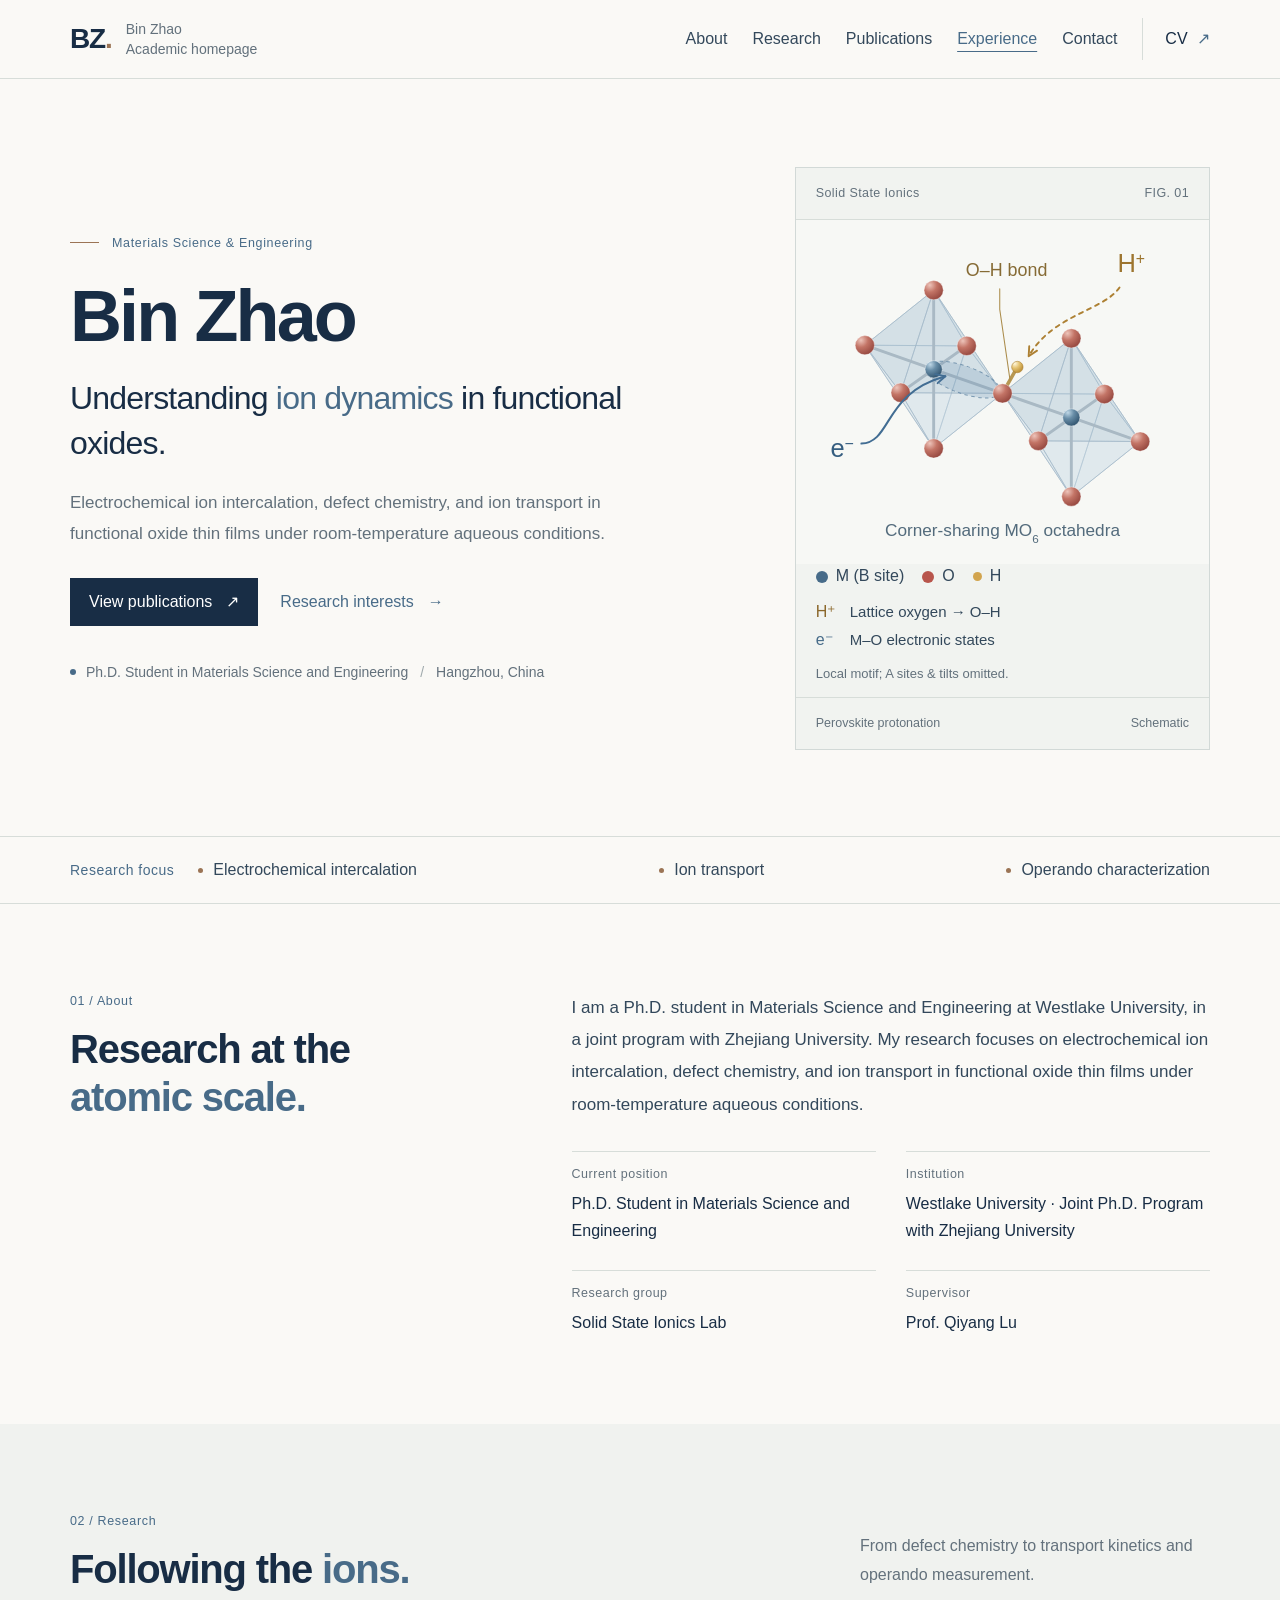
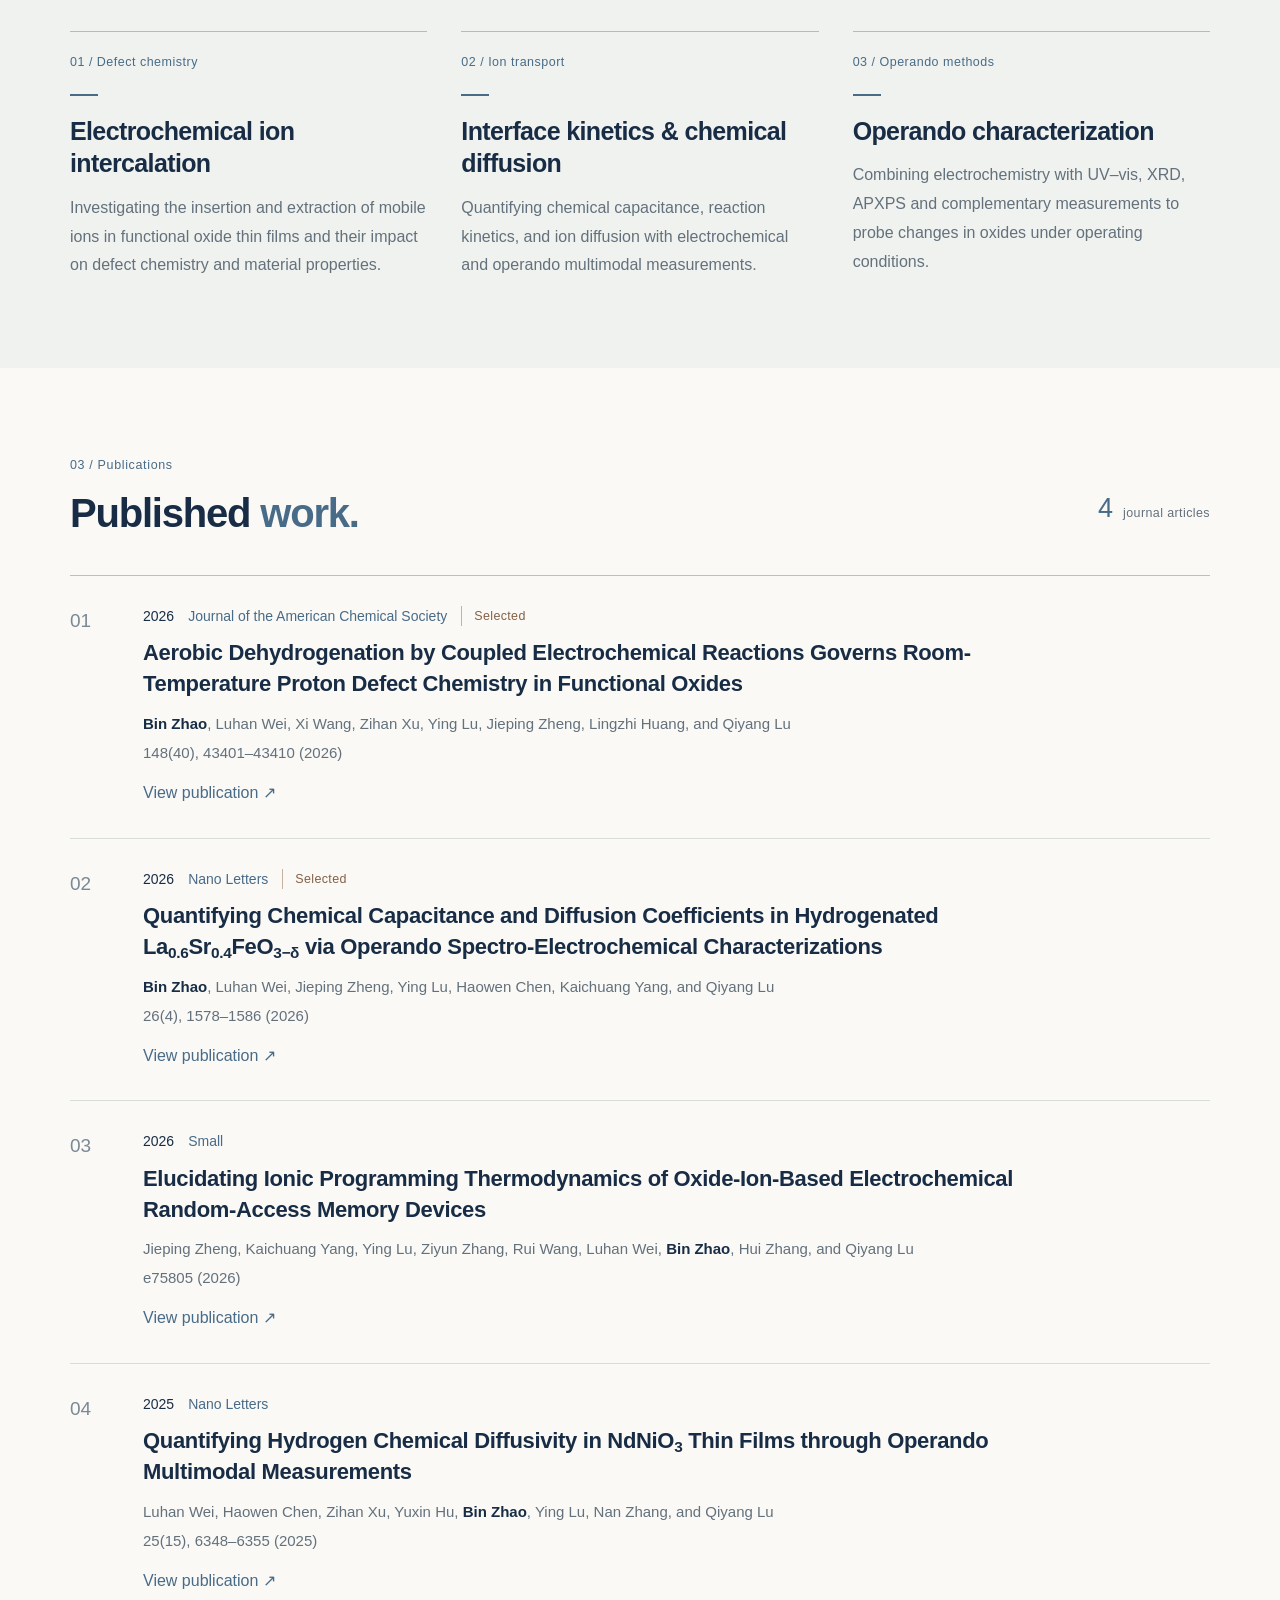
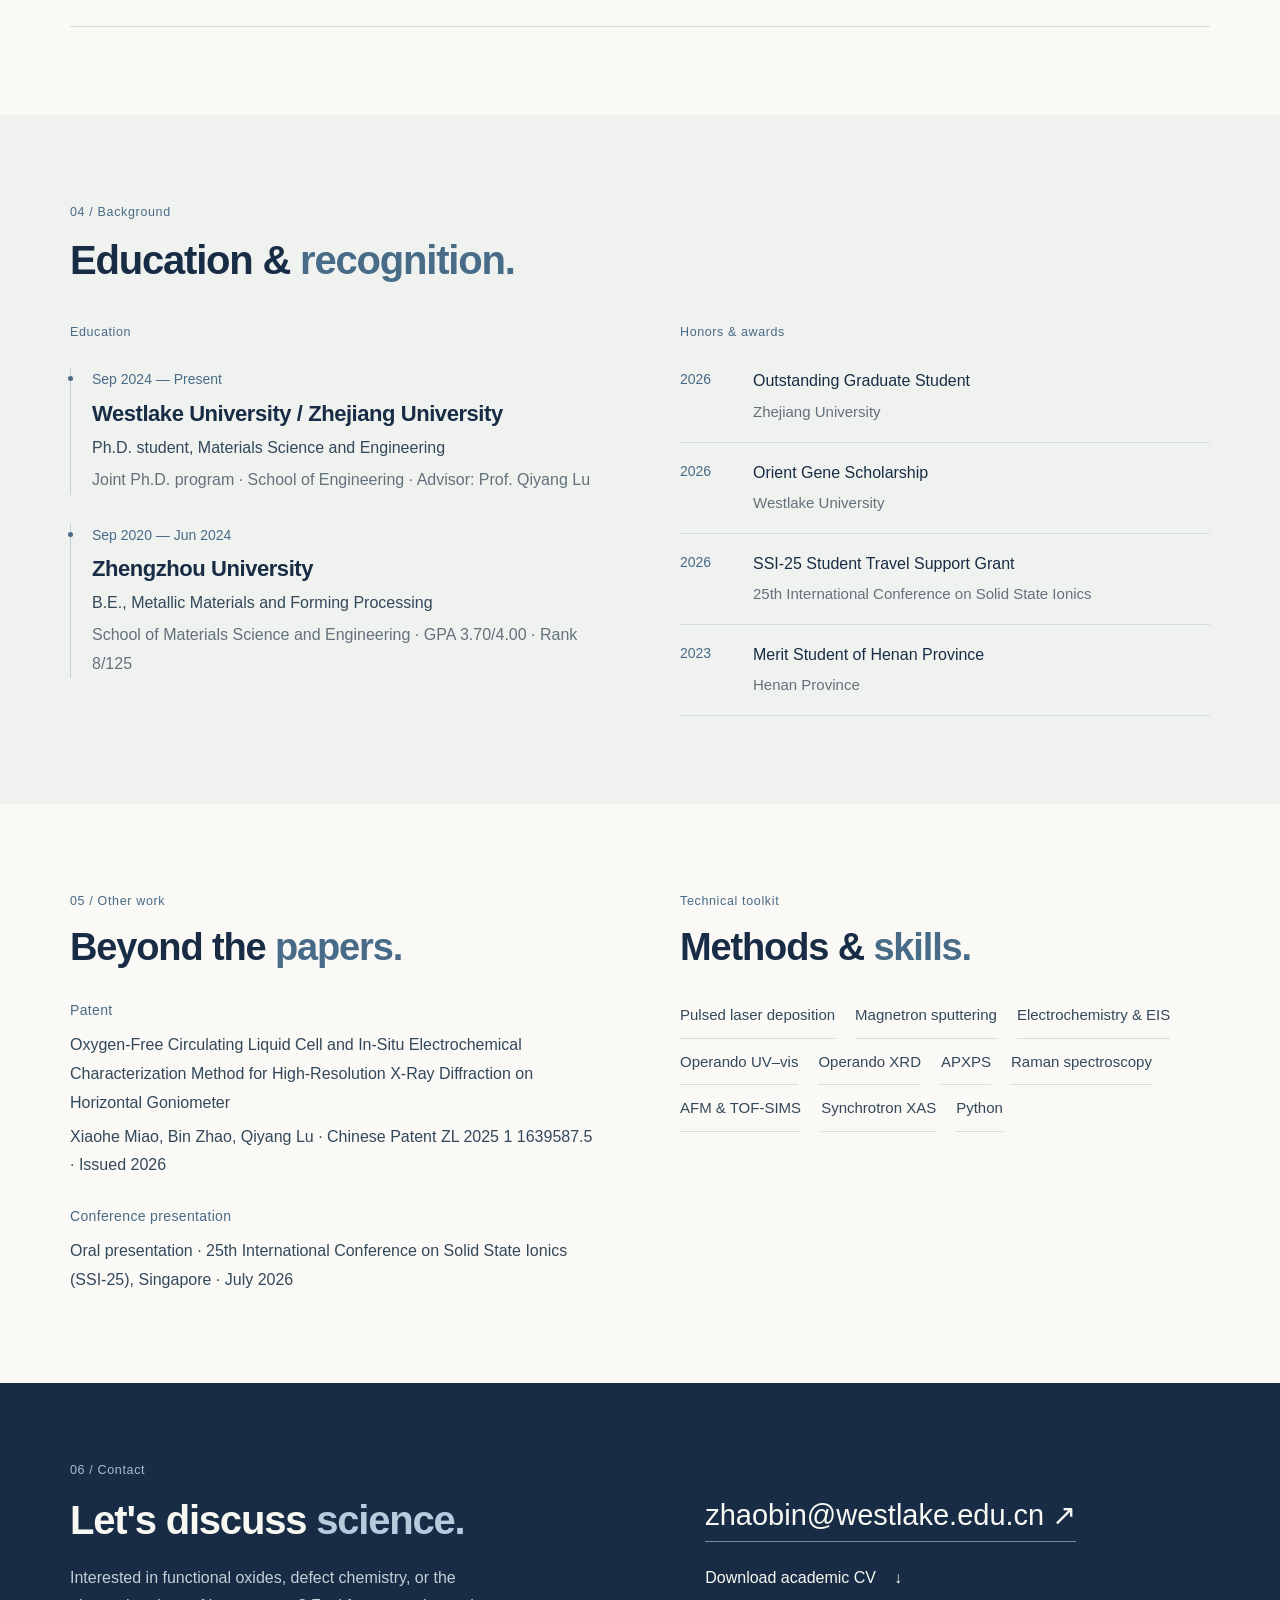
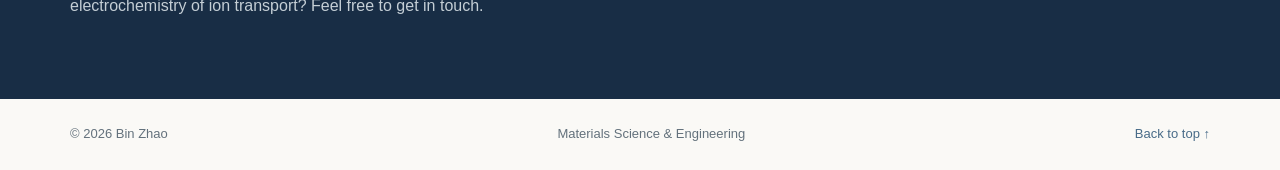
==== commit a08451cc: "Add files via upload" ====
--- a/index.html
+++ b/index.html
@@ -1,69 +1,66 @@
-<!doctype html>
-<html lang="en">
-<head>
-  <meta charset="utf-8">
-  <meta name="viewport" content="width=device-width, initial-scale=1">
-  <meta name="color-scheme" content="light">
-  <meta name="theme-color" content="#f5f7f5">
-  <meta name="description" content="Bin Zhao — Ph.D. student, Solid State Ionics Lab, Westlake University. Functional oxides, electrochemical ion intercalation, and operando characterization.">
-  <title>Bin Zhao — Academic Homepage</title>
-  <link rel="icon" href="assets/favicon.svg" type="image/svg+xml">
-  <link rel="stylesheet" href="styles.css">
-  <script defer src="content.js"></script>
-  <script defer src="site.js"></script>
-</head>
-<body>
-<a class="skip-link" href="#about">Skip to content</a>
-<header class="topbar">
-  <div class="container navrow">
-    <a href="#top" class="logo" aria-label="Back to top"><span class="logo-square">BZ<span>.</span></span><span class="logo-sub">ACADEMIC HOMEPAGE</span></a>
-    <button id="navToggle" class="navtoggle" type="button" aria-expanded="false" aria-controls="mainNav" aria-label="Toggle navigation"><span></span><span></span><span></span></button>
-    <nav id="mainNav" class="navlinks" aria-label="Main navigation">
-      <a href="#about">About</a><a href="#research">Research</a><a href="#publications">Publications</a><a href="#experience">Experience</a><a href="#contact">Contact</a>
-      <a class="nav-cv" id="navCv" href="assets/Bin_Zhao_Public_CV.pdf" target="_blank" rel="noopener">Download CV <span aria-hidden="true">↗</span></a>
-    </nav>
-  </div>
-</header>
-<main id="top">
-  <section class="hero container" aria-label="Introduction">
-    <div class="hero-copy">
-      <div class="eyebrow"><span class="eyebrow-rule"></span> MATERIALS SCIENCE &amp; ENGINEERING</div>
-      <div class="hero-name" id="heroName">BIN ZHAO</div>
-      <h1 id="headline">Understanding <em>ion dynamics</em> in functional oxides.</h1>
-      <p class="hero-desc" id="introduction">Ph.D. research on the electrochemical chemistry of functional oxide thin films.</p>
-      <div class="hero-cta">
-        <a class="btn btn-primary" href="#publications">Explore publications <span aria-hidden="true">↗</span></a>
-        <a class="btn btn-quiet" href="#research">My research <span aria-hidden="true">→</span></a>
-      </div>
-      <div class="hero-foot"><span class="dot-green"></span><span id="heroPosition">Ph.D. student</span><span class="divider-dot">/</span><span id="heroLocation">Westlake University</span></div>
-    </div>
-    <div class="hero-card-wrap">
-      <div class="hero-card">
-        <div class="figure-label"><span>RESEARCH / PROFILE</span><span>FIG. 01</span></div>
-        <div class="visual-grid">
-          <div class="visual-ring ring-one"></div><div class="visual-ring ring-two"></div>
-          <div class="visual-curve"></div>
-          <div class="visual-float float-left">O<sup>2−</sup></div>
-          <div class="visual-float float-top">H<sup>+</sup></div>
-          <div class="visual-float float-right">e<sup>−</sup></div>
-          <div class="photo-circle"><div id="photoInitials" class="initials">BZ</div><img id="profilePhoto" alt="Portrait of Bin Zhao" hidden></div>
-          <div class="visual-label">INTERFACE &nbsp;/&nbsp; BULK TRANSPORT</div>
-        </div>
-        <div class="figure-bottom"><span><i class="figure-dot"></i> Solid State Ionics</span><span>Personal research profile</span></div>
-      </div>
-    </div>
-  </section>
-  <div class="topic-strip"><div class="container strip-inner"><span>RESEARCH FOCUS</span><b>Electrochemical intercalation</b><i></i><b>Ion transport</b><i></i><b>Operando characterization</b></div></div>
-  <section id="about" class="section container about-section">
-    <div class="section-aside"><div class="section-number">01 / ABOUT</div><h2>Research at the<br><em>atomic scale.</em></h2></div>
-    <div class="section-body"><div class="intro-large" id="aboutText"></div><div class="facts-grid"><div class="fact"><small>CURRENT POSITION</small><strong id="aboutPosition"></strong></div><div class="fact"><small>INSTITUTION</small><strong id="aboutInstitution"></strong></div><div class="fact"><small>RESEARCH GROUP</small><strong id="aboutLab"></strong></div><div class="fact"><small>SUPERVISOR</small><strong id="aboutAdvisor"></strong></div></div></div>
-  </section>
-  <section id="research" class="section section-tinted"><div class="container"><div class="section-heading"><div><div class="section-number">02 / WHAT I STUDY</div><h2>Research <em>directions.</em></h2></div><p>Connecting fundamental electrochemical processes with multimodal measurement.</p></div><div class="research-grid" id="researchGrid"></div></div></section>
-  <section id="publications" class="section container"><div class="section-heading"><div><div class="section-number">03 / SELECTED WORK</div><h2>Publications<span class="accent">.</span></h2></div><div class="publication-count"><span id="pubCount">4</span> JOURNAL ARTICLES</div></div><div id="publicationList" class="publication-list"></div><p class="subtle-footnote">Publications are listed from the supplied CV. Journal links open the corresponding DOI records.</p></section>
-  <section id="experience" class="section section-tinted"><div class="container"><div class="section-heading"><div><div class="section-number">04 / BACKGROUND</div><h2>Education &amp; <em>recognition.</em></h2></div></div><div class="dual-column"><div><h3 class="small-heading">EDUCATION</h3><div id="educationList" class="timeline"></div></div><div><h3 class="small-heading">HONORS &amp; AWARDS</h3><div id="awardList" class="awards-list"></div></div></div></div></section>
-  <section class="section container other-section"><div class="dual-column"><div><div class="section-number">05 / OTHER WORK</div><h2>Beyond the <em>papers.</em></h2><div class="other-block"><h3>Patent</h3><p class="other-title" id="patentTitle"></p><p class="muted" id="patentDetail"></p></div><div class="other-block"><h3>Conference presentation</h3><p id="conferenceText"></p></div></div><div><div class="section-number">TECHNICAL TOOLKIT</div><h2>Methods &amp; <em>skills.</em></h2><div class="tag-cloud" id="skillsList"></div></div></div></section>
-  <section id="contact" class="contact-section"><div class="container contact-wrap"><div><div class="section-number section-number-light">06 / GET IN TOUCH</div><h2>Let's discuss <em>science.</em></h2><p>Interested in functional oxides, defect chemistry, and the electrochemistry of ion transport? Feel free to get in touch.</p></div><div class="contact-links"><a id="emailLink" href="mailto:zhaobin@westlake.edu.cn" class="email-link">zhaobin@westlake.edu.cn ↗</a><div id="extraLinks" class="social-links"></div><a class="download-link" id="footerCv" href="assets/Bin_Zhao_Public_CV.pdf" target="_blank" rel="noopener">Download academic CV <span aria-hidden="true">↓</span></a></div></div></section>
-</main>
-<footer class="footer"><div class="container footrow"><span>© <span id="currentYear">2026</span> <span id="footerName">Bin Zhao</span>. Academic homepage.</span><span>Built with care for clarity, science &amp; simplicity.</span><a href="#top">Back to top ↑</a></div></footer>
-</body>
-</html>
+<!doctype html>
+<html lang="en">
+<head>
+  <meta charset="utf-8">
+  <meta name="viewport" content="width=device-width, initial-scale=1">
+  <meta name="color-scheme" content="light">
+  <meta name="theme-color" content="#faf9f6">
+  <meta name="description" content="Bin Zhao, Ph.D. student at Westlake University. Research in electrochemical ion intercalation, defect chemistry, and functional oxide thin films.">
+  <title>Bin Zhao | Materials Science &amp; Engineering</title>
+  <link rel="icon" href="assets/favicon.svg" type="image/svg+xml">
+  <link rel="stylesheet" href="styles.css">
+  <script defer src="content.js"></script>
+  <script defer src="site.js"></script>
+</head>
+<body>
+<a class="skip-link" href="#about">Skip to content</a>
+<header class="topbar">
+  <div class="container navrow">
+    <a href="#top" class="logo" aria-label="Bin Zhao — Back to top"><span class="logo-square">BZ<span>.</span></span><span class="logo-sub">Bin Zhao<br>Academic homepage</span></a>
+    <button id="navToggle" class="navtoggle" type="button" aria-expanded="false" aria-controls="mainNav" aria-label="Toggle navigation"><span></span><span></span><span></span></button>
+    <nav id="mainNav" class="navlinks" aria-label="Main navigation">
+      <a href="#about">About</a><a href="#research">Research</a><a href="#publications">Publications</a><a href="#experience">Experience</a><a href="#contact">Contact</a>
+      <a class="nav-cv" id="navCv" href="assets/Bin_Zhao_Public_CV.pdf" target="_blank" rel="noopener">CV <span aria-hidden="true">↗</span></a>
+    </nav>
+  </div>
+</header>
+<main id="top">
+  <section class="hero container" aria-label="Introduction">
+    <div class="hero-copy">
+      <div class="eyebrow"><span class="eyebrow-rule"></span> Materials Science &amp; Engineering</div>
+      <h1 class="hero-name" id="heroName">Bin Zhao</h1>
+      <p class="hero-statement" id="headline">Understanding <em>ion dynamics</em> in functional oxides.</p>
+      <p class="hero-desc" id="introduction">Electrochemical ion intercalation, defect chemistry, and ion transport in functional oxide thin films.</p>
+      <div class="hero-cta">
+        <a class="btn btn-primary" href="#publications">View publications <span aria-hidden="true">↗</span></a>
+        <a class="btn btn-quiet" href="#research">Research interests <span aria-hidden="true">→</span></a>
+      </div>
+      <div class="hero-foot"><span class="dot-green"></span><span id="heroPosition">Ph.D. Student · Westlake University</span><span class="divider-dot">/</span><span id="heroLocation">Hangzhou, China</span></div>
+    </div>
+    <div class="hero-card-wrap">
+      <figure class="hero-card">
+        <div class="figure-label"><span>Solid State Ionics</span><span>FIG. 01</span></div>
+        <img class="ion-figure" src="assets/ion-lattice.svg" alt="Two corner-sharing MO6 octahedra: M at each centre, oxygen at the six vertices, and hydrogen bonded to the shared oxygen. A separate electron-transfer arrow points to M–O electronic states. Idealized local perovskite motif; A sites and octahedral tilts omitted." width="600" height="500">
+        <ul class="figure-legend" aria-label="Atomic species"><li><span class="legend-marker metal" aria-hidden="true"></span>M (B site)</li><li><span class="legend-marker oxygen" aria-hidden="true"></span>O</li><li><span class="legend-marker hydrogen" aria-hidden="true"></span>H</li></ul>
+        <div class="figure-notes"><p><span class="mechanism-symbol proton">H⁺</span><span>Lattice oxygen → O–H</span></p><p><span class="mechanism-symbol electron">e⁻</span><span>M–O electronic states</span></p></div>
+        <p class="figure-context">Local motif; A sites &amp; tilts omitted.</p>
+        <div class="photo-circle" hidden><img id="profilePhoto" alt="Portrait of Bin Zhao" hidden></div>
+        <figcaption class="figure-bottom"><span>Perovskite protonation</span><span>Schematic</span></figcaption>
+      </figure>
+    </div>
+  </section>
+  <div class="topic-strip"><div class="container strip-inner"><span>Research focus</span><ul class="focus-list" aria-label="Research focus"><li>Electrochemical intercalation</li><li>Ion transport</li><li>Operando characterization</li></ul></div></div>
+  <section id="about" class="section container about-section">
+    <div class="section-aside"><div class="section-number">01 / About</div><h2>Research at the<br><em>atomic scale.</em></h2></div>
+    <div class="section-body"><p class="intro-large" id="aboutText"></p><div class="facts-grid"><div class="fact"><small>Current position</small><strong id="aboutPosition"></strong></div><div class="fact"><small>Institution</small><strong id="aboutInstitution"></strong></div><div class="fact"><small>Research group</small><strong id="aboutLab"></strong></div><div class="fact"><small>Supervisor</small><strong id="aboutAdvisor"></strong></div></div></div>
+  </section>
+  <section id="research" class="section section-tinted"><div class="container"><div class="section-heading"><div><div class="section-number">02 / Research</div><h2>Following the <em>ions.</em></h2></div><p>From defect chemistry to transport kinetics and operando measurement.</p></div><div class="research-grid" id="researchGrid"></div></div></section>
+  <section id="publications" class="section container"><div class="section-heading"><div><div class="section-number">03 / Publications</div><h2>Published <em>work.</em></h2></div><div class="publication-count"><span id="pubCount">4</span> journal articles</div></div><div id="publicationList" class="publication-list"></div></section>
+  <section id="experience" class="section section-tinted"><div class="container"><div class="section-heading"><div><div class="section-number">04 / Background</div><h2>Education &amp; <em>recognition.</em></h2></div></div><div class="dual-column"><div><h3 class="small-heading">Education</h3><div id="educationList" class="timeline"></div></div><div><h3 class="small-heading">Honors &amp; awards</h3><div id="awardList" class="awards-list"></div></div></div></div></section>
+  <section class="section container other-section"><div class="dual-column"><div><div class="section-number">05 / Other work</div><h2>Beyond the <em>papers.</em></h2><div class="other-block"><h3>Patent</h3><p class="other-title" id="patentTitle"></p><p class="muted" id="patentDetail"></p></div><div class="other-block"><h3>Conference presentation</h3><p id="conferenceText"></p></div></div><div><div class="section-number">Technical toolkit</div><h2>Methods &amp; <em>skills.</em></h2><div class="tag-cloud" id="skillsList"></div></div></div></section>
+  <section id="contact" class="contact-section"><div class="container contact-wrap"><div><div class="section-number section-number-light">06 / Contact</div><h2>Let's discuss <em>science.</em></h2><p>Interested in functional oxides, defect chemistry, or the electrochemistry of ion transport? Feel free to get in touch.</p></div><div class="contact-links"><a id="emailLink" href="mailto:zhaobin@westlake.edu.cn" class="email-link">zhaobin@westlake.edu.cn <span aria-hidden="true">↗</span></a><div id="extraLinks" class="social-links"></div><a class="download-link" id="footerCv" href="assets/Bin_Zhao_Public_CV.pdf" target="_blank" rel="noopener">Download academic CV <span aria-hidden="true">↓</span></a></div></div></section>
+</main>
+<footer class="footer"><div class="container footrow"><span>© <span id="currentYear">2026</span> <span id="footerName">Bin Zhao</span></span><span>Materials Science &amp; Engineering</span><a href="#top">Back to top ↑</a></div></footer>
+<noscript><p class="container">Please enable JavaScript to view the full academic profile. You can also <a href="assets/Bin_Zhao_Public_CV.pdf">read the academic CV</a>.</p></noscript>
+</body>
+</html>
--- a/styles.css
+++ b/styles.css
@@ -1,13 +1,363 @@
-:root{--ink:#1b3541;--muted:#65777c;--ink-soft:#47606b;--teal:#337b79;--teal-dark:#285f60;--rust:#cb835b;--paper:#fdfdfb;--shade:#f2f6f3;--line:#dce5df;--deep:#14313d;--font-sans:Inter,ui-sans-serif,-apple-system,BlinkMacSystemFont,"Segoe UI",Arial,sans-serif;--font-serif:Georgia,"Times New Roman",serif}
-*{box-sizing:border-box}html{scroll-behavior:smooth;scroll-padding-top:80px}body{margin:0;color:var(--ink);background:var(--paper);font-family:var(--font-sans);line-height:1.65;-webkit-font-smoothing:antialiased}a{color:inherit;text-decoration:none}button{font:inherit}.container{width:min(1120px,calc(100% - 70px));margin:0 auto}.skip-link{position:absolute;left:12px;top:-60px;background:#fff;padding:10px;z-index:200}.skip-link:focus{top:8px}.topbar{position:sticky;top:0;z-index:100;background:rgba(253,253,251,.96);border-bottom:1px solid var(--line);backdrop-filter:blur(12px)}.navrow{height:80px;display:flex;align-items:center;justify-content:space-between;gap:20px}.logo{display:flex;align-items:center;gap:12px}.logo-square{font-size:23px;font-weight:900;letter-spacing:-2px;line-height:1}.logo-square span{color:var(--rust)}.logo-sub{color:#6e8288;font-size:10px;letter-spacing:1.7px;font-weight:750}.navlinks{display:flex;align-items:center;gap:30px;font-size:12px;font-weight:600;color:#405963}.navlinks>a{transition:color .2s}.navlinks>a:hover{color:var(--teal)}.navlinks .nav-cv{border:1px solid #bacbc5;padding:10px 17px;border-radius:7px;color:var(--deep)}.nav-cv span{color:var(--teal)}.navtoggle{display:none}
-.hero{display:grid;grid-template-columns:1.05fr .95fr;gap:60px;align-items:center;padding-top:82px;padding-bottom:98px;min-height:640px}.eyebrow,.section-number{font-size:11px;letter-spacing:2.1px;font-weight:800;color:var(--teal)}.eyebrow{display:flex;align-items:center;gap:13px}.eyebrow-rule{width:25px;height:2px;background:var(--rust)}.hero-name{font-size:13px;letter-spacing:2.8px;margin-top:37px;font-weight:800;color:var(--ink-soft)}h1,h2,h3,p{margin-top:0}.hero h1{font-size:clamp(44px,4.9vw,67px);font-weight:750;line-height:1.1;letter-spacing:-3.8px;margin:13px 0 21px;max-width:680px}.hero h1 em,h2 em{font-family:var(--font-serif);font-style:italic;font-weight:400;color:var(--teal);letter-spacing:-2px}.hero-desc{font-size:15px;max-width:560px;line-height:1.95;color:#576d75}.hero-cta{display:flex;align-items:center;gap:26px;margin-top:30px}.btn{display:inline-flex;align-items:center;justify-content:center;gap:16px;font-weight:700;font-size:12px;letter-spacing:.2px;border-radius:6px;padding:14px 20px}.btn-primary{background:var(--deep);color:white}.btn-primary:hover{background:var(--teal-dark)}.btn-quiet{color:var(--teal-dark)}.hero-foot{display:flex;align-items:center;gap:11px;color:#657980;font-size:11px;margin-top:58px;flex-wrap:wrap}.dot-green{display:inline-block;width:7px;height:7px;background:#57a58e;border-radius:50%;box-shadow:0 0 0 4px #e9f3ee}.divider-dot{color:#bdc8c4}
-.hero-card-wrap{position:relative}.hero-card{border-radius:12px;background:#ecf3f0;border:1px solid #d4e2db;overflow:hidden;box-shadow:18px 24px 0 -5px #eef2ec}.figure-label,.figure-bottom{display:flex;justify-content:space-between;align-items:center;padding:18px 24px;color:#648186;font-size:10px;letter-spacing:1.5px;font-weight:750}.figure-bottom{border-top:1px solid #d1dfd8;letter-spacing:0;font-size:11px;color:#5a7678}.figure-dot{display:inline-block;width:6px;height:6px;border-radius:50%;background:var(--rust);margin-right:7px}.visual-grid{height:405px;position:relative;overflow:hidden;background:radial-gradient(circle at 50% 47%,#d7eae2,#eef5f0 65%);background-image:linear-gradient(rgba(104,148,146,.08) 1px, transparent 1px),linear-gradient(90deg,rgba(104,148,146,.08) 1px,transparent 1px),radial-gradient(circle at center,#d8e9e3,#eef6f1 70%);background-size:30px 30px,30px 30px,100% 100%}.visual-ring{position:absolute;border:1px solid #8fc1b7;border-radius:50%;left:50%;top:48%;transform:translate(-50%,-50%)}.ring-one{height:310px;width:310px;opacity:.55}.ring-two{height:392px;width:392px;opacity:.35}.visual-curve{position:absolute;left:-8%;right:-5%;height:190px;border-radius:50%;border-top:3px solid rgba(203,131,91,.68);top:70%;transform:rotate(-20deg)}.photo-circle{height:215px;width:215px;position:absolute;border-radius:50%;left:50%;top:48%;transform:translate(-50%,-50%);background:linear-gradient(145deg,#1e4c57,#326e6a);border:8px solid #f3f8f4;box-shadow:0 19px 40px rgba(37,75,69,.18);overflow:hidden;display:flex;align-items:center;justify-content:center}.initials{font-size:78px;letter-spacing:-5px;font-weight:800;color:rgba(249,255,251,.95)}.photo-circle img{width:100%;height:100%;object-fit:cover}.visual-float{position:absolute;font-size:13px;color:var(--teal);font-weight:700;letter-spacing:1px;border:1px solid #d2e0da;background:rgba(255,255,255,.82);border-radius:24px;padding:5px 12px;z-index:1}.float-left{top:24%;left:10%}.float-top{top:15%;right:18%}.float-right{top:69%;right:11%}.visual-label{position:absolute;bottom:20px;left:0;right:0;text-align:center;font-size:10px;letter-spacing:2px;color:#5e8584;font-weight:700}
-.topic-strip{border-top:1px solid #e5e9e3;border-bottom:1px solid #e5e9e3;background:#f8faf7}.strip-inner{display:flex;align-items:center;justify-content:space-between;gap:20px;padding:17px 0;flex-wrap:wrap}.strip-inner>span{font-size:10px;color:var(--teal);font-weight:800;letter-spacing:1.5px}.strip-inner>b{font-size:12px;color:#52686c;font-weight:550}.strip-inner>i{width:4px;height:4px;background:var(--rust);border-radius:50%}
-.section{padding-top:107px;padding-bottom:105px}.section-tinted{background:var(--shade)}.section-aside h2,.section-heading h2,.other-section h2{font-size:clamp(34px,3.6vw,49px);line-height:1.14;letter-spacing:-2px;margin:15px 0 0}.about-section{display:grid;grid-template-columns:.85fr 1.15fr;gap:65px}.section-aside h2 em,.section-heading h2 em,.other-section h2 em{letter-spacing:-1.8px}.intro-large{font-size:17px;line-height:2;color:#455c63}.facts-grid{margin-top:34px;display:grid;grid-template-columns:1fr 1fr;gap:26px 30px}.fact{border-top:1px solid var(--line);padding-top:13px}.fact small{display:block;color:#79908b;font-size:10px;letter-spacing:1px;font-weight:800;margin-bottom:7px}.fact strong{display:block;font-size:13px;font-weight:650;line-height:1.6}.section-heading{display:flex;align-items:end;justify-content:space-between;gap:30px;margin-bottom:35px}.section-heading>p{max-width:345px;font-size:13px;color:var(--muted);margin-bottom:5px}.research-grid{display:grid;grid-template-columns:repeat(3,minmax(0,1fr));gap:18px}.research-card{min-height:348px;border:1px solid #dbe5df;border-radius:9px;background:#fff;padding:26px 25px 27px}.research-index{font-size:10px;letter-spacing:1.2px;color:#6e8787;font-weight:800}.research-graphic{height:126px;margin:20px 0 21px;position:relative;border-radius:7px;overflow:hidden;background-image:linear-gradient(0deg,rgba(92,156,146,.13) 1px,transparent 1px),linear-gradient(90deg,rgba(92,156,146,.13) 1px,transparent 1px),radial-gradient(circle at 52% 60%,#d1e5de,#f4f9f6 65%);background-size:24px 24px,24px 24px,100% 100%}.research-graphic:after{content:'';position:absolute;width:95px;height:95px;top:16px;left:calc(50% - 48px);border-radius:30%;border:11px double #83aaa2;transform:rotate(-17deg)}.rg-1:after{border-radius:50%;border:4px solid #6caaa5;box-shadow:0 0 0 20px #d9e9e5,0 0 0 24px #7eada3}.rg-2:after{width:134px;height:70px;top:20px;left:calc(50% - 65px);border-radius:45%;border:3px solid var(--rust);transform:rotate(-19deg);box-shadow:0 27px 0 -3px #b5d3ca,0 34px 0 -3px #b5d3ca}.research-card h3{font-size:18px;line-height:1.4;letter-spacing:-.3px;margin-bottom:12px}.research-card p{font-size:12.5px;color:#6d7f82;line-height:1.85;margin-bottom:0}
-.publication-count{font-size:10px;letter-spacing:1px;color:#6c817f;font-weight:750}.publication-count span{display:inline-block;color:var(--teal);font-size:21px;margin-right:7px}.publication-list{border-top:1px solid var(--line)}.pub-record{display:grid;grid-template-columns:76px 1fr;gap:20px;border-bottom:1px solid var(--line);padding:27px 0 26px}.pub-num{font-size:15px;color:#a1b2ad;letter-spacing:1px}.pub-meta{display:flex;align-items:center;gap:14px;flex-wrap:wrap;font-size:10px;letter-spacing:1.1px;color:#577d7b;font-weight:750}.pub-meta .pub-journal{color:#6f8583}.feature-mark{color:#a56747;border:1px solid #e3c4b0;padding:2px 8px;border-radius:20px;font-size:9px}.pub-title{font-size:18px;font-weight:700;line-height:1.5;letter-spacing:-.4px;margin:9px 0 9px;max-width:920px}.pub-authors,.pub-citation{font-size:12px;color:#61747a;line-height:1.8;margin:0 0 3px}.pub-authors strong{color:var(--deep)}.doi-link{display:inline-block;font-size:10px;letter-spacing:1.3px;font-weight:800;color:var(--teal);margin-top:11px}.doi-link:hover{text-decoration:underline}.subtle-footnote{color:#7d918e;font-size:11px;margin-top:20px}
-.dual-column{display:grid;grid-template-columns:1fr 1fr;gap:85px}.small-heading{font-size:11px;letter-spacing:1.5px;font-weight:800;color:var(--teal);margin-bottom:23px}.timeline-item{padding-left:20px;border-left:2px solid #c8dad1;margin-bottom:30px;position:relative}.timeline-item:before{content:'';position:absolute;left:-5px;top:4px;width:8px;height:8px;background:var(--rust);border-radius:50%}.time,.award-year{font-size:11px;color:var(--teal);font-weight:800;letter-spacing:.5px}.timeline-item h4{font-size:17px;margin:7px 0 5px;line-height:1.3}.timeline-item p{font-size:12px;margin:0 0 5px}.degree{font-weight:650}.muted{color:#74858a!important}.award-item{display:grid;grid-template-columns:56px 1fr;gap:12px;border-bottom:1px solid #dce6de;padding:15px 0}.award-item:first-child{padding-top:0}.award-item h4{font-size:14px;margin:0 0 4px;line-height:1.5}.award-item p{margin:0;font-size:12px}.other-section h2{font-size:37px;margin-bottom:28px}.other-block{margin-bottom:25px}.other-block h3{font-size:10px;letter-spacing:1.5px;color:var(--teal);text-transform:uppercase}.other-block p{font-size:13px;color:#4b616a;line-height:1.85}.other-title{font-weight:650}.tag-cloud{display:flex;flex-wrap:wrap;gap:9px}.skill-tag{padding:8px 12px;border:1px solid #d9e3dd;background:#f8faf8;border-radius:5px;font-size:11px;color:#526a70}
-.contact-section{background:var(--deep);color:#f4f9f6;padding:78px 0}.contact-wrap{display:grid;grid-template-columns:1fr 1fr;gap:50px;align-items:center}.section-number-light{color:#8bc3b8}.contact-section h2{font-size:clamp(38px,4vw,55px);letter-spacing:-2px;line-height:1.15;margin:16px 0 17px}.contact-section h2 em{font-family:var(--font-serif);color:#9ccac1;font-weight:400}.contact-section p{max-width:470px;font-size:13px;line-height:2;color:#b6cbd0}.contact-links{display:flex;flex-direction:column;align-items:flex-start;gap:22px}.email-link{font-size:clamp(17px,2.2vw,27px);border-bottom:1px solid #94beb2;line-height:1.7}.social-links{display:flex;gap:22px;flex-wrap:wrap}.social-links a{color:#aacdc3;font-size:12px}.download-link{background:#ecf4f0;border-radius:6px;color:var(--deep);font-size:12px;padding:12px 19px;font-weight:750}.download-link span{margin-left:12px}.footer{background:#fdfdfb}.footrow{display:flex;justify-content:space-between;gap:25px;align-items:center;padding:27px 0;color:#748783;font-size:10px}.footrow a{color:var(--teal);font-weight:750}
-[hidden]{display:none!important}a:focus-visible,button:focus-visible{outline:3px solid var(--rust);outline-offset:3px}
-@media(max-width:920px){.container{width:min(100% - 46px,1120px)}.navlinks{gap:15px}.logo-sub{display:none}.hero{gap:25px;padding-top:70px;padding-bottom:80px}.hero h1{letter-spacing:-2.8px}.visual-grid{height:350px}.photo-circle{width:180px;height:180px}.intro-large{font-size:15px}.about-section,.dual-column{gap:40px}.research-grid{gap:12px}.research-card{padding:21px 18px}}
-@media(max-width:710px){.container{width:calc(100% - 38px)}.navrow{height:66px}.logo-sub{display:block;font-size:9px}.navtoggle{display:flex;width:39px;height:39px;flex-direction:column;gap:5px;justify-content:center;align-items:center;border:1px solid var(--line);border-radius:7px;background:white}.navtoggle span{width:18px;height:2px;background:var(--ink)}.navlinks{display:none;position:absolute;top:66px;left:0;right:0;background:var(--paper);border-bottom:1px solid var(--line);padding:19px 23px 24px;box-shadow:0 16px 25px #18352a14;flex-direction:column;align-items:flex-start;gap:17px}.navlinks.open{display:flex}.hero{display:flex;flex-direction:column;gap:36px;padding-top:48px;padding-bottom:56px;min-height:0}.hero-copy{width:100%}.hero-name{margin-top:24px}.hero h1{font-size:clamp(40px,11vw,56px);letter-spacing:-2.9px}.hero-desc{font-size:14px}.hero-foot{margin-top:29px}.hero-card-wrap{width:100%}.hero-card{box-shadow:8px 14px 0 -4px #eef2ec}.visual-grid{height:306px}.photo-circle{height:180px;width:180px}.figure-label,.figure-bottom{padding:11px 18px}.strip-inner{justify-content:flex-start;gap:9px 15px;padding:14px 0}.strip-inner>span{width:100%}.strip-inner>b{font-size:10px}.section{padding-top:70px;padding-bottom:70px}.about-section,.dual-column,.contact-wrap{grid-template-columns:1fr;gap:28px}.facts-grid{gap:23px 17px}.section-heading{align-items:start;gap:13px}.section-heading>p{display:none}.research-grid{grid-template-columns:1fr}.research-card{min-height:0}.research-graphic{height:95px}.research-card h3{font-size:18px}.pub-record{grid-template-columns:30px 1fr;gap:9px}.pub-title{font-size:16px}.publication-count{font-size:9px;white-space:nowrap}.publication-count span{font-size:16px}.other-section h2{font-size:35px}.contact-section{padding:67px 0}.email-link{font-size:20px}.footrow{display:flex;flex-wrap:wrap;gap:8px}.footrow span:nth-child(2){display:none}}
-@media(prefers-reduced-motion:reduce){html{scroll-behavior:auto}}
+/* Bin Zhao — a clear, unified typographic system. */
+:root {
+  --ink: #182d45;
+  --ink-soft: #33485b;
+  --muted: #63717c;
+  --blue: #486b88;
+  --accent: #9b7455;
+  --paper: #faf9f6;
+  --shade: #f0f2ef;
+  --line: #d7ddd9;
+  --deep: #182d45;
+  --font-sans: Arial, "Helvetica Neue", "Segoe UI", sans-serif;
+}
+* { box-sizing: border-box; }
+html { scroll-behavior: smooth; scroll-padding-top: 100px; }
+body { margin: 0; color: var(--ink); background: var(--paper); font-family: var(--font-sans); font-size: 17px; line-height: 1.75; -webkit-font-smoothing: antialiased; text-rendering: optimizeLegibility; }
+a { color: inherit; text-decoration: none; }
+button { color: inherit; font: inherit; }
+img, svg { display: block; max-width: 100%; }
+h1, h2, h3, h4, p, figure { margin: 0; }
+sub, sup { position: relative; font-size: .7em; line-height: 0; vertical-align: baseline; }
+sub { bottom: -.25em; }
+sup { top: -.5em; }
+::selection { color: var(--ink); background: #dbe5e9; }
+.container { width: min(1140px, calc(100% - 88px)); margin-inline: auto; }
+.skip-link { position: fixed; top: -80px; left: 20px; z-index: 200; padding: 10px 18px; background: var(--ink); color: white; }
+.skip-link:focus { top: 12px; }
+a:focus-visible, button:focus-visible { outline: 2px solid var(--blue); outline-offset: 5px; }
+[hidden] { display: none !important; }
+
+/* Navigation */
+.topbar { position: sticky; top: 0; z-index: 100; background: var(--paper); border-bottom: 1px solid var(--line); }
+.navrow { min-height: 78px; display: flex; align-items: center; justify-content: space-between; gap: 26px; }
+.logo { display: inline-flex; align-items: center; gap: 14px; flex-shrink: 0; }
+.logo-square { font-family: var(--font-sans); font-size: 28px; font-weight: 600; letter-spacing: -.04em; line-height: 1; }
+.logo-square span { color: var(--accent); }
+.logo-sub { color: var(--muted); font-size: 14px; font-weight: 400; letter-spacing: 0; line-height: 1.45; }
+.navlinks { display: flex; align-items: center; gap: 25px; color: var(--ink-soft); font-size: 16px; font-weight: 400; line-height: 1.4; }
+.navlinks > a { padding-block: 12px; }
+.navlinks > a:hover { color: var(--blue); }
+.navlinks > a.active { color: var(--blue); text-decoration: underline; text-underline-offset: 7px; }
+.navlinks .nav-cv { padding: 10px 0 10px 22px; border-left: 1px solid var(--line); color: var(--ink); }
+.nav-cv span { margin-left: 5px; color: var(--blue); }
+.navtoggle { display: none; }
+
+/* Introduction */
+.hero { display: grid; grid-template-columns: 1.25fr .8fr; align-items: center; gap: 76px; padding-top: 88px; padding-bottom: 86px; }
+.hero-copy { min-width: 0; }
+.eyebrow, .section-number { color: var(--blue); font-size: 12.5px; font-weight: 500; letter-spacing: .65px; line-height: 1.5; }
+.eyebrow { display: flex; align-items: center; gap: 13px; }
+.eyebrow-rule { display: inline-block; width: 29px; height: 1px; flex-shrink: 0; background: var(--accent); }
+.hero-name { margin: 25px 0 20px; font-family: var(--font-sans); font-size: 72px; font-weight: 600; line-height: 1.1; letter-spacing: -.04em; }
+.hero-statement { max-width: 580px; font-family: var(--font-sans); font-size: 32px; font-weight: 400; line-height: 1.4; letter-spacing: -.025em; }
+.hero-statement em, h2 em { color: var(--blue); font-weight: inherit; font-style: normal; }
+.hero-desc { max-width: 550px; margin-top: 22px; color: var(--muted); font-size: 17px; line-height: 1.8; }
+.hero-cta { display: flex; align-items: center; flex-wrap: wrap; gap: 22px; margin-top: 29px; }
+.btn { display: inline-flex; align-items: center; justify-content: center; gap: 14px; min-height: 48px; padding: 11px 18px; font-size: 16px; font-weight: 400; letter-spacing: 0; line-height: 1.5; }
+.btn-primary { border: 1px solid var(--ink); background: var(--ink); color: #fff; }
+.btn-primary:hover { background: var(--blue); border-color: var(--blue); }
+.btn-quiet { padding-inline: 0; color: var(--blue); }
+.btn-quiet:hover { text-decoration: underline; text-underline-offset: 5px; }
+.hero-foot { display: flex; align-items: center; flex-wrap: wrap; gap: 10px; margin-top: 35px; color: var(--muted); font-size: 14px; line-height: 1.6; }
+.dot-green { display: inline-block; width: 6px; height: 6px; flex-shrink: 0; border-radius: 50%; background: var(--blue); }
+.divider-dot { margin-inline: 2px; color: #9fa9ac; }
+.hero-card-wrap { min-width: 0; }
+.hero-card { margin: 0; overflow: hidden; border: 1px solid #d2d9d7; background: #f1f3f0; }
+.figure-label, .figure-bottom { display: flex; justify-content: space-between; align-items: center; gap: 12px; padding: 16px 20px; color: var(--muted); font-size: 12.5px; font-weight: 400; letter-spacing: .4px; line-height: 1.5; }
+.figure-label { border-bottom: 1px solid var(--line); }
+.figure-label > :last-child { white-space: nowrap; }
+.ion-figure { display: block; width: 100%; height: auto; }
+.figure-legend { display: flex; flex-wrap: wrap; align-items: center; margin: 0; padding: 0 20px 12px; gap: 8px 18px; list-style: none; color: var(--ink-soft); font-family: var(--font-sans); font-size: 16px; font-weight: 400; line-height: 1.55; letter-spacing: 0; }
+.figure-legend li { display: inline-flex; align-items: center; min-width: 0; gap: 8px; white-space: nowrap; }
+.legend-marker { display: inline-block; flex: 0 0 auto; }
+.legend-marker.metal { width: 12px; height: 12px; border-radius: 50%; background: #476b89; }
+.legend-marker.oxygen { width: 12px; height: 12px; border-radius: 50%; background: #b8554c; }
+.legend-marker.hydrogen { width: 9px; height: 9px; border-radius: 50%; background: #d2a44e; }
+.figure-notes { display: flex; flex-direction: column; gap: 6px; padding: 0 20px 12px; color: var(--ink-soft); font-size: 15px; line-height: 1.5; }
+.figure-notes p { display: flex; align-items: baseline; gap: 8px; margin: 0; }
+.mechanism-symbol { flex: 0 0 26px; font-size: 16px; font-weight: 500; line-height: 1.4; }
+.mechanism-symbol.proton { color: #8b672b; }
+.mechanism-symbol.electron { color: #476b89; }
+.figure-context { margin: 0; padding: 0 20px 14px; color: var(--muted); font-size: 13px; line-height: 1.5; letter-spacing: 0; }
+.hero-card.has-photo .figure-legend, .hero-card.has-photo .figure-notes, .hero-card.has-photo .figure-context { display: none; }
+.figure-bottom { border-top: 1px solid var(--line); font-size: 12.5px; letter-spacing: 0; }
+.figure-bottom > span:first-child { display: inline-flex; align-items: center; gap: 7px; }
+.figure-dot { display: inline-block; width: 5px; height: 5px; border-radius: 50%; background: var(--accent); }
+.photo-circle { display: none; width: 100%; aspect-ratio: 1.12; overflow: hidden; }
+.hero-card.has-photo .ion-figure { display: none; }
+.hero-card.has-photo .photo-circle { display: block; }
+.photo-circle img { width: 100%; height: 100%; object-fit: cover; object-position: center 38%; }
+.initials { display: none; }
+
+/* Research keywords */
+.topic-strip { border-block: 1px solid var(--line); }
+.strip-inner { display: flex; align-items: center; justify-content: space-between; flex-wrap: wrap; gap: 12px 24px; padding-block: 20px; }
+.strip-inner > span { color: var(--blue); font-size: 14px; font-weight: 500; letter-spacing: .5px; }
+.focus-list { display: flex; flex: 1 1 0; align-items: flex-start; justify-content: space-between; flex-wrap: wrap; min-width: 0; margin: 0; padding: 0; gap: 10px 30px; list-style: none; color: var(--ink-soft); font-size: 16px; font-weight: 400; letter-spacing: 0; line-height: 1.6; }
+.focus-list li { display: inline-flex; align-items: flex-start; min-width: 0; max-width: 100%; gap: 10px; }
+.focus-list li::before { content: ""; flex: 0 0 5px; width: 5px; height: 5px; margin-top: .65em; border-radius: 50%; background: var(--accent); }
+
+/* Shared section rhythm */
+.section { padding-block: 88px; }
+.section-tinted { background: var(--shade); }
+.section h2 { margin-top: 14px; font-family: var(--font-sans); font-size: clamp(36px, 3.2vw, 40px); font-weight: 600; line-height: 1.2; letter-spacing: -.03em; }
+.section-heading { display: flex; align-items: flex-end; justify-content: space-between; gap: 40px; margin-bottom: 38px; }
+.section-heading > p, .section-note { max-width: 350px; color: var(--muted); font-size: 16px; line-height: 1.8; }
+.section-heading > p { padding-bottom: 3px; }
+.section-note { margin-top: 20px; }
+.accent { color: var(--accent); }
+.about-section { display: grid; grid-template-columns: .8fr 1.2fr; gap: 76px; }
+.section-body { min-width: 0; }
+.intro-large { color: var(--ink-soft); font-size: 17px; line-height: 1.9; }
+.intro-large p + p { margin-top: 16px; }
+.facts-grid { display: grid; grid-template-columns: 1fr 1fr; gap: 26px 30px; margin-top: 30px; }
+.fact { border-top: 1px solid var(--line); padding-top: 13px; }
+.fact small { display: block; margin-bottom: 6px; color: var(--muted); font-size: 12.5px; font-weight: 400; letter-spacing: .5px; line-height: 1.5; }
+.fact strong { display: block; font-size: 16px; font-weight: 500; line-height: 1.7; }
+
+/* Research directions */
+.research-grid { display: grid; grid-template-columns: repeat(3, minmax(0, 1fr)); gap: 34px; }
+.research-card { padding-top: 20px; border-top: 1px solid #aebdc4; }
+.research-index { color: var(--blue); font-size: 12.5px; font-weight: 500; letter-spacing: .5px; line-height: 1.6; }
+.research-index::after { content: ""; display: block; width: 28px; height: 2px; margin-top: 22px; background: var(--blue); }
+.research-graphic { display: none; }
+.research-card h3 { margin-top: 19px; margin-bottom: 14px; font-family: var(--font-sans); font-size: 25px; font-weight: 600; line-height: 1.3; letter-spacing: -.025em; }
+.research-card p { color: var(--muted); font-size: 16px; line-height: 1.8; }
+
+/* Publications */
+.publication-count { flex-shrink: 0; padding-bottom: 5px; color: var(--muted); font-size: 12.5px; font-weight: 400; letter-spacing: .4px; }
+.publication-count span { margin-right: 6px; color: var(--blue); font-family: var(--font-sans); font-size: 27px; letter-spacing: 0; }
+.publication-list { border-top: 1px solid #b6c1c5; }
+.pub-record { display: grid; grid-template-columns: 49px minmax(0, 1fr); gap: 24px; padding-block: 29px 30px; border-bottom: 1px solid var(--line); }
+.pub-num { padding-top: 2px; color: #7a8994; font-family: var(--font-sans); font-size: 19px; line-height: 1.5; }
+.pub-content { min-width: 0; }
+.pub-meta { display: flex; align-items: center; flex-wrap: wrap; gap: 8px 14px; color: var(--blue); font-size: 14px; font-weight: 400; letter-spacing: 0; line-height: 1.6; text-transform: none; }
+.pub-year { color: var(--ink); font-variant-numeric: lining-nums; }
+.pub-journal { color: var(--blue); }
+.feature-mark { padding-left: 12px; border-left: 1px solid #c7b29f; color: #846045; font-size: 12.5px; letter-spacing: .35px; }
+.pub-title { max-width: 940px; margin-block: 11px 10px; font-family: var(--font-sans); font-size: 22px; font-weight: 600; line-height: 1.4; letter-spacing: -.015em; overflow-wrap: break-word; }
+.pub-authors, .pub-citation { color: var(--muted); font-size: 15px; line-height: 1.8; }
+.pub-authors strong { color: var(--ink); font-weight: 600; }
+.pub-citation { margin-top: 2px; }
+.doi-link { display: inline-block; margin-top: 14px; color: var(--blue); font-size: 16px; font-weight: 400; letter-spacing: 0; line-height: 1.6; text-transform: none; }
+.doi-link:hover { text-decoration: underline; text-underline-offset: 4px; }
+.subtle-footnote { margin-top: 22px; color: var(--muted); font-size: 14px; line-height: 1.75; }
+
+/* Education, awards, and other work */
+.dual-column { display: grid; grid-template-columns: repeat(2, minmax(0, 1fr)); gap: 80px; }
+.small-heading { margin-bottom: 25px; color: var(--blue); font-size: 12.5px; font-weight: 500; letter-spacing: .6px; }
+.timeline-item { position: relative; margin-bottom: 29px; padding-left: 21px; border-left: 1px solid #c5d0d2; }
+.timeline-item:last-child { margin-bottom: 0; }
+.timeline-item::before { content: ""; position: absolute; top: 8px; left: -3px; width: 5px; height: 5px; border-radius: 50%; background: var(--blue); }
+.time, .award-year { color: var(--blue); font-size: 14px; font-weight: 400; letter-spacing: 0; line-height: 1.7; font-variant-numeric: lining-nums; }
+.timeline-item h4 { margin-block: 7px 5px; font-family: var(--font-sans); font-size: 22px; font-weight: 600; line-height: 1.35; letter-spacing: -.02em; }
+.timeline-item p { margin-top: 3px; font-size: 16px; line-height: 1.8; }
+.degree { color: var(--ink-soft); font-weight: 500; }
+.muted { color: var(--muted); }
+.award-item { display: grid; grid-template-columns: 55px minmax(0, 1fr); gap: 18px; padding-block: 17px; border-bottom: 1px solid var(--line); }
+.award-item:first-child { padding-top: 0; }
+.award-item h4 { margin-bottom: 5px; font-size: 16px; font-weight: 500; line-height: 1.6; }
+.award-item p { font-size: 15px; line-height: 1.7; }
+.other-section h2 { margin-bottom: 30px; font-size: 38px; }
+.other-block + .other-block { margin-top: 26px; }
+.other-block h3 { margin-bottom: 10px; color: var(--blue); font-size: 14px; font-weight: 500; letter-spacing: .35px; line-height: 1.5; }
+.other-block p { color: var(--ink-soft); font-size: 16px; line-height: 1.8; }
+.other-block p + p { margin-top: 5px; }
+.other-title { font-weight: 500; }
+.tag-cloud { display: flex; align-items: flex-start; flex-wrap: wrap; gap: 0 20px; margin-top: -8px; }
+.skill-tag { display: inline-block; max-width: 100%; padding-block: 10px; border-bottom: 1px solid var(--line); color: var(--ink-soft); font-size: 15px; line-height: 1.7; }
+
+/* Contact */
+.contact-section { padding-block: 78px; background: var(--deep); color: #f8f8f3; }
+.contact-wrap { display: grid; grid-template-columns: 1.1fr 1fr; gap: 80px; align-items: center; }
+.section-number-light { color: #adbdcd; }
+.contact-section h2 { margin-block: 16px 20px; font-family: var(--font-sans); font-size: 40px; font-weight: 600; line-height: 1.2; letter-spacing: -.03em; }
+.contact-section h2 em { color: #b6cbdc; }
+.contact-section p { max-width: 490px; color: #c4ced5; font-size: 16px; line-height: 1.8; }
+.contact-links { display: flex; align-items: flex-start; flex-direction: column; gap: 23px; min-width: 0; }
+.email-link { border-bottom: 1px solid #738da1; font-family: var(--font-sans); font-size: clamp(21px, 2.35vw, 29px); font-weight: 400; line-height: 1.7; overflow-wrap: anywhere; }
+.email-link:hover { color: #c4d7e7; }
+.social-links { display: flex; align-items: center; flex-wrap: wrap; gap: 14px 24px; }
+.social-links:empty { display: none; }
+.social-links a { color: #c4d7e7; font-size: 15px; }
+.social-links a:hover, .download-link:hover { text-decoration: underline; text-underline-offset: 5px; }
+.download-link { display: inline-flex; align-items: center; gap: 18px; color: #f8f8f3; font-size: 16px; line-height: 1.6; }
+.contact-section a:focus-visible { outline-color: #d1b79f; }
+.footrow { display: flex; align-items: center; justify-content: space-between; gap: 24px; padding-block: 25px; color: var(--muted); font-size: 13px; line-height: 1.6; }
+.footrow a { flex-shrink: 0; color: var(--blue); }
+
+@media (max-width: 1100px) {
+  .container { width: min(1140px, calc(100% - 64px)); }
+  .navlinks { gap: 20px; }
+  .logo-sub { display: none; }
+  .hero { gap: 44px; padding-block: 72px; }
+  .hero-name { font-size: 68px; }
+  .hero-statement { font-size: 30px; }
+
+  .figure-label, .figure-bottom { padding-inline: 15px; }
+  .about-section { gap: 50px; }
+  .dual-column { gap: 56px; }
+  .research-grid { gap: 28px; }
+  .research-card h3 { font-size: 24px; }
+  .contact-wrap { gap: 50px; }
+}
+@media (max-width: 900px) {
+  html { scroll-padding-top: 90px; }
+  .navrow { min-height: 72px; }
+  .logo-sub { display: block; }
+  .navtoggle { display: inline-flex; align-items: center; justify-content: center; flex-direction: column; gap: 5px; width: 42px; height: 42px; padding: 0; border: 1px solid var(--line); background: transparent; cursor: pointer; }
+  .navtoggle span { width: 17px; height: 1px; background: var(--ink); }
+  .navlinks { display: none; position: absolute; top: 100%; left: 0; right: 0; padding: 18px 32px 24px; border-bottom: 1px solid var(--line); background: var(--paper); flex-direction: column; align-items: stretch; gap: 0; font-size: 16px; }
+  .navlinks.open { display: flex; }
+  .navlinks > a { padding: 10px 0; }
+  .navlinks .nav-cv { margin-top: 8px; padding: 17px 0 0; border-left: 0; border-top: 1px solid var(--line); }
+  .hero { gap: 30px; grid-template-columns: 1.15fr .9fr; }
+  .eyebrow { letter-spacing: .5px; }
+  .hero-name { font-size: 62px; }
+  .hero-statement { font-size: 28px; }
+  .hero-cta { gap: 18px; }
+  .btn { gap: 11px; padding-inline: 14px; }
+  .btn-quiet { padding-inline: 0; }
+  .hero-foot { gap: 8px; }
+  .figure-label { letter-spacing: .4px; }
+  .figure-bottom { flex-direction: column; align-items: flex-start; gap: 2px; }
+  .strip-inner { justify-content: flex-start; gap: 8px 18px; }
+  .strip-inner > span { width: 100%; margin-bottom: 2px; }
+  .focus-list { flex-basis: 100%; justify-content: flex-start; gap: 10px 28px; }
+
+  .section { padding-block: 72px; }
+  .about-section { grid-template-columns: .75fr 1.2fr; gap: 32px; }
+  .intro-large { font-size: 16px; }
+  .facts-grid { gap: 24px 20px; }
+
+  .section-heading { gap: 26px; }
+  .section-heading > p { max-width: 280px; }
+  .research-grid { gap: 24px; }
+  .research-card h3 { font-size: 22px; }
+
+  .research-index { letter-spacing: .5px; }
+  .dual-column { gap: 36px; }
+  .other-section h2 { font-size: 34px; }
+  .contact-wrap { gap: 38px; }
+  .contact-section h2 { font-size: 40px; }
+  .footrow > span:nth-child(2) { display: none; }
+}
+@media (max-width: 680px) {
+  .container { width: calc(100% - 40px); }
+  .navrow { min-height: 66px; }
+  .logo-square { font-size: 27px; }
+
+  .navlinks { padding-inline: 20px; }
+  .hero { grid-template-columns: minmax(0, 1fr); gap: 38px; padding-block: 48px 46px; }
+  .eyebrow { letter-spacing: .5px; }
+  .eyebrow-rule { width: 23px; }
+  .hero-name { margin-block: 22px 18px; font-size: 58px; line-height: 1.1; }
+  .hero-statement { max-width: 520px; font-size: 29px; line-height: 1.4; }
+  .hero-desc { margin-top: 20px; font-size: 16px; }
+  .hero-cta { gap: 22px; margin-top: 25px; }
+  .btn { min-height: 46px; padding: 10px 16px; font-size: 15px; }
+  .btn-quiet { padding-inline: 0; }
+  .hero-foot { margin-top: 28px; }
+  .hero-card-wrap { width: 100%; max-width: 460px; margin-inline: auto; }
+
+  .figure-label, .figure-bottom { padding: 13px 18px; }
+  .figure-bottom { flex-direction: row; align-items: center; gap: 12px; }
+  .strip-inner { padding-block: 17px; gap: 7px 13px; }
+  .strip-inner > span { margin-bottom: 3px; }
+
+  .section { padding-block: 58px; }
+  .section h2 { font-size: 36px; }
+
+  .about-section { grid-template-columns: minmax(0, 1fr); gap: 27px; }
+  .section-aside h2 br { display: none; }
+  .intro-large { font-size: 16px; line-height: 1.85; }
+  .facts-grid { gap: 24px 24px; margin-top: 28px; }
+
+  .section-heading { align-items: flex-start; flex-direction: column; gap: 18px; margin-bottom: 30px; }
+  .section-heading > p { max-width: 490px; padding-bottom: 0; }
+  .section-note { margin-top: 18px; }
+  .research-grid { grid-template-columns: minmax(0, 1fr); gap: 32px; }
+  .research-card { padding-top: 17px; }
+
+  .research-index::after { margin-top: 17px; }
+  .research-card h3 { max-width: 420px; margin-top: 17px; margin-bottom: 12px; font-size: 25px; }
+
+  .publication-count { padding-bottom: 0; }
+  .publication-count span { font-size: 22px; }
+  .pub-record { grid-template-columns: 26px minmax(0, 1fr); gap: 11px; padding-block: 25px; }
+  .pub-num { font-size: 16px; }
+  .pub-meta { gap: 7px 11px; }
+  .pub-title { margin-block: 10px; font-size: 21px; }
+  .pub-authors, .pub-citation { font-size: 16px; }
+  .feature-mark { padding-left: 9px; }
+
+  .dual-column { grid-template-columns: minmax(0, 1fr); gap: 39px; }
+  .small-heading { margin-bottom: 23px; }
+
+  .award-item { grid-template-columns: 48px minmax(0, 1fr); gap: 13px; }
+
+  .other-section h2 { margin-bottom: 25px; }
+
+  .tag-cloud { gap: 0 17px; }
+  .skill-tag { padding-block: 9px; font-size: 16px; }
+  .contact-section { padding-block: 58px; }
+  .contact-wrap { grid-template-columns: minmax(0, 1fr); gap: 31px; }
+  .contact-section h2 { font-size: 39px; }
+
+  .contact-links { gap: 20px; }
+  .email-link { font-size: 25px; }
+  .footrow { align-items: flex-start; gap: 14px; padding-block: 23px; }
+}
+@media (max-width: 360px) {
+  .container { width: calc(100% - 32px); }
+
+  .hero-name { font-size: 54px; }
+  .hero-statement { font-size: 28px; }
+  .hero-cta { gap: 18px; }
+  .btn { gap: 10px; padding-inline: 12px; }
+  .btn-quiet { padding-inline: 0; }
+  .hero-foot { gap: 7px; }
+  .figure-label, .figure-bottom { padding-inline: 13px; }
+  .figure-bottom { flex-direction: column; align-items: flex-start; gap: 2px; }
+  .facts-grid { grid-template-columns: minmax(0, 1fr); gap: 22px; }
+  .section h2 { font-size: 33px; }
+
+  .email-link { font-size: 22px; }
+}
+@media (prefers-reduced-motion: reduce) {
+  html { scroll-behavior: auto; }
+  *, *::before, *::after { animation: none !important; transition: none !important; }
+}
+@media print {
+  :root { --paper: #fff; --shade: #fff; --ink: #111; --muted: #444; --blue: #333; }
+  html { scroll-padding-top: 0; }
+  body { font-size: 10pt; }
+  .container { width: 100%; }
+  .topbar, .skip-link, .hero-cta, .topic-strip, .footer, .hero-card-wrap, .doi-link { display: none; }
+  .hero { display: block; padding-block: 0 22px; }
+  .hero-name { margin-block: 8px 12px; font-size: 38pt; }
+  .hero-statement { max-width: none; font-size: 20pt; }
+  .hero-desc { max-width: none; font-size: 10pt; }
+  .hero-foot { margin-top: 14px; }
+  .section { padding-block: 25px; border-top: 1px solid #ccc; }
+  .section h2 { font-size: 23pt; }
+  .section-heading { margin-bottom: 20px; }
+  .about-section { gap: 28px; }
+  .intro-large { font-size: 11pt; }
+  .research-grid { gap: 22px; }
+  .research-card h3 { font-size: 16pt; }
+  .research-card p, .pub-authors, .pub-citation, .other-block p { font-size: 9pt; }
+  .pub-record { padding-block: 16px; break-inside: avoid; }
+  .pub-title { font-size: 14pt; }
+  .dual-column { gap: 35px; }
+  .contact-section { padding-block: 24px; border-top: 1px solid #ccc; background: #fff; color: #111; }
+  .contact-section h2 { font-size: 24pt; }
+  .contact-section p, .section-number-light, .contact-section h2 em, .social-links a, .download-link { color: #444; }
+  .email-link { font-size: 16pt; border-bottom: 0; }
+  .timeline-item, .award-item, .other-block { break-inside: avoid; }
+}
+
+
+
+
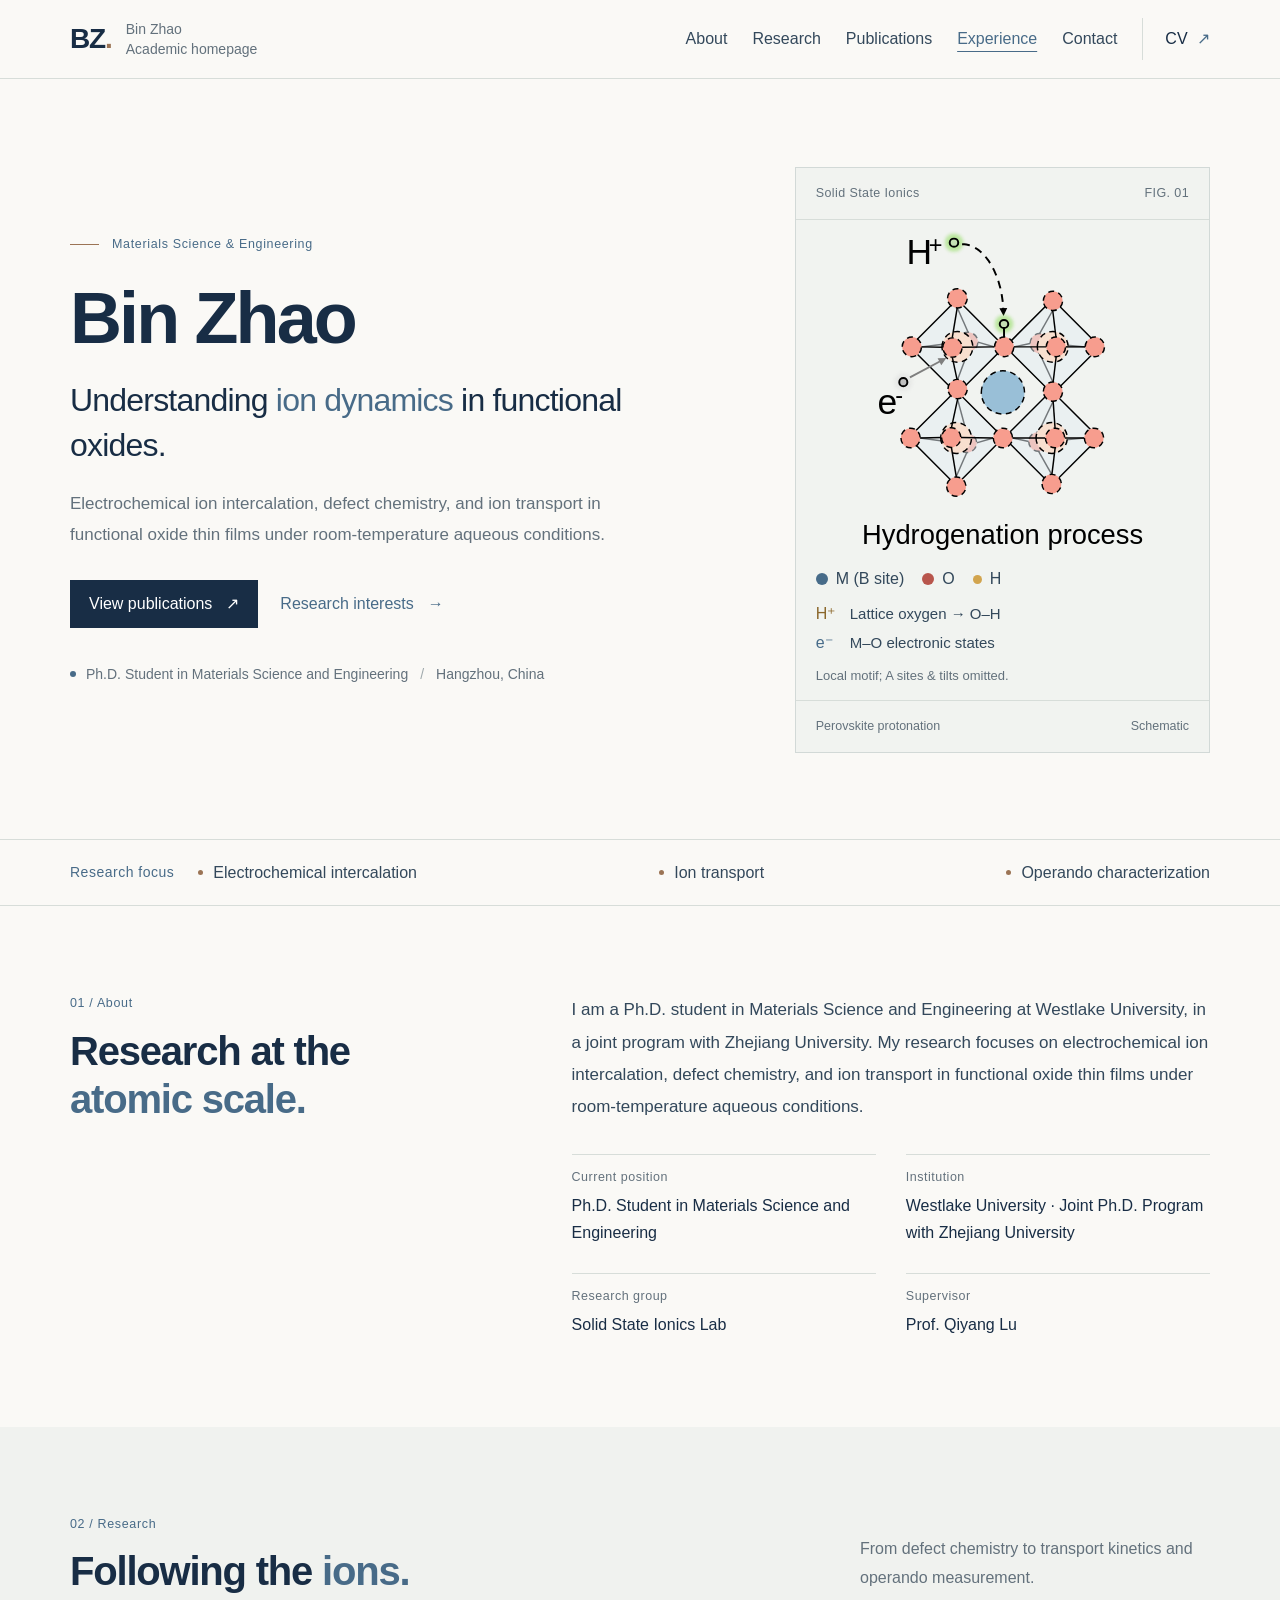
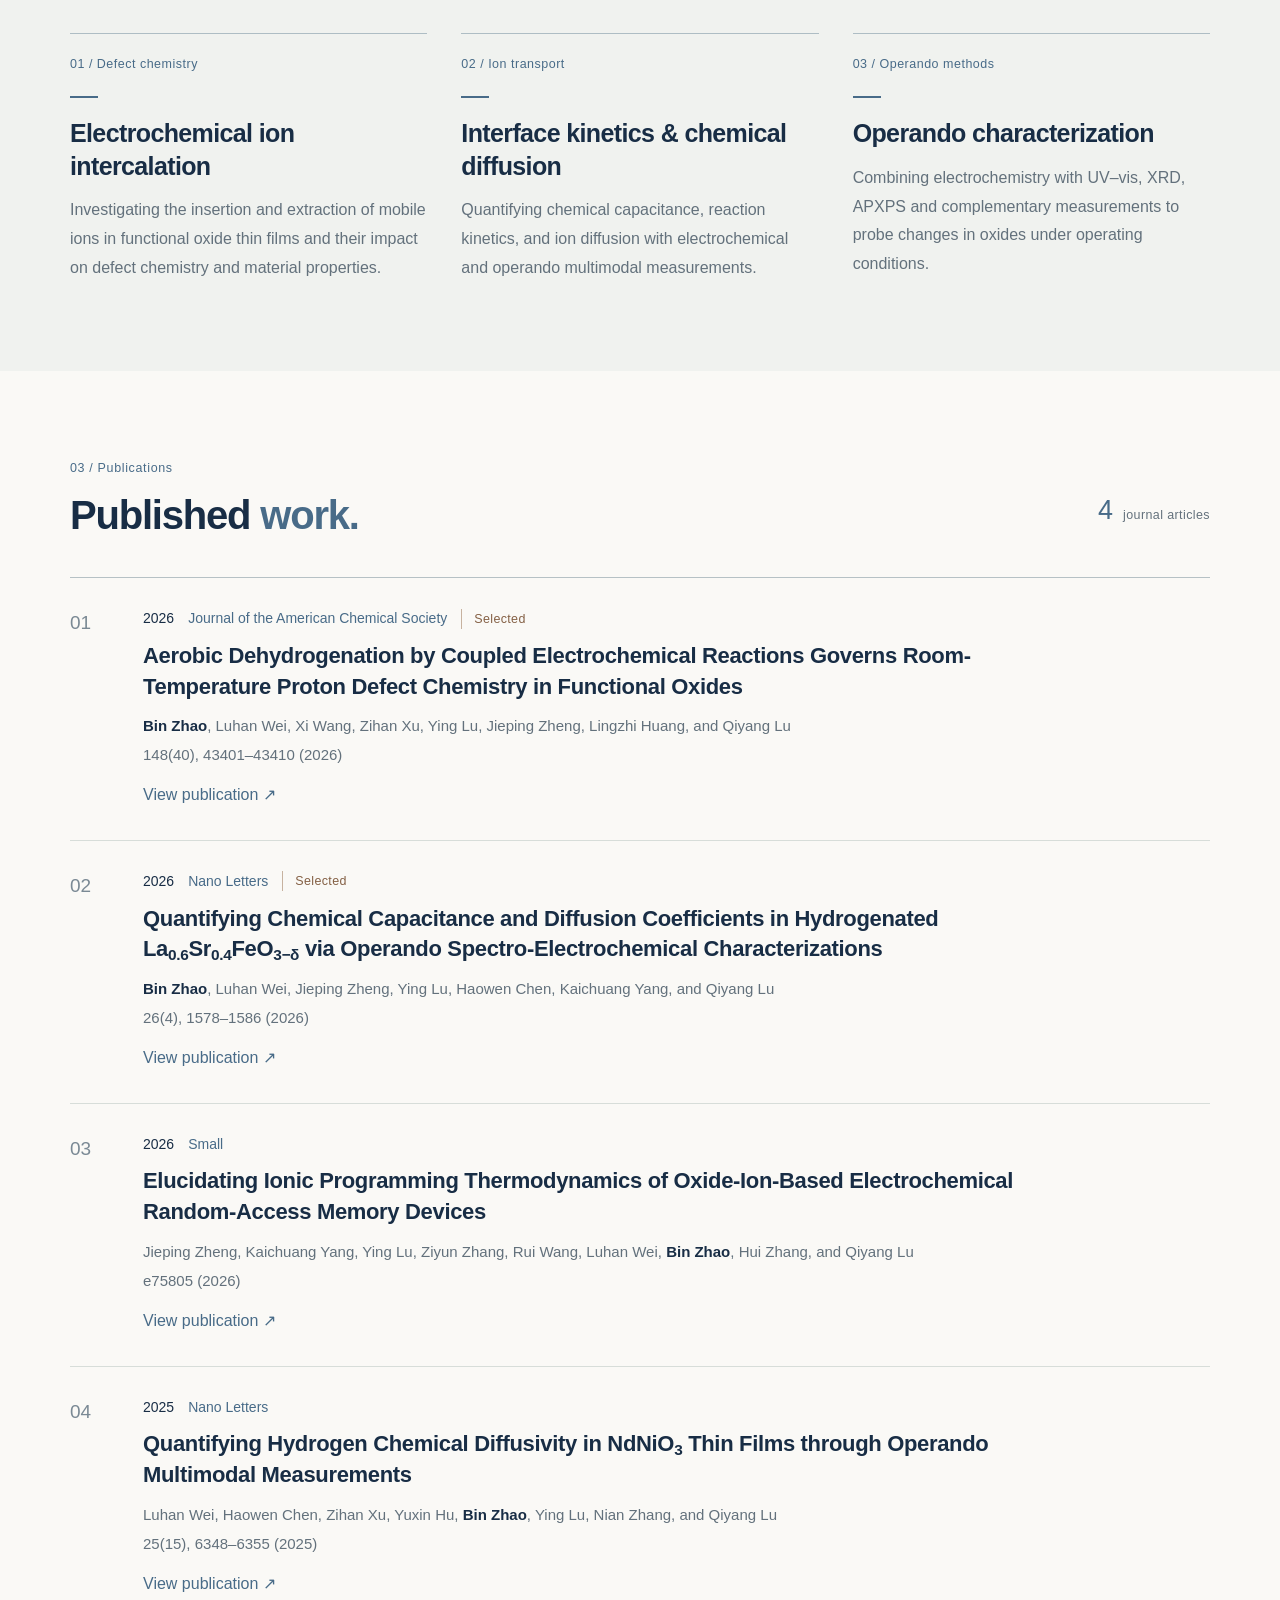
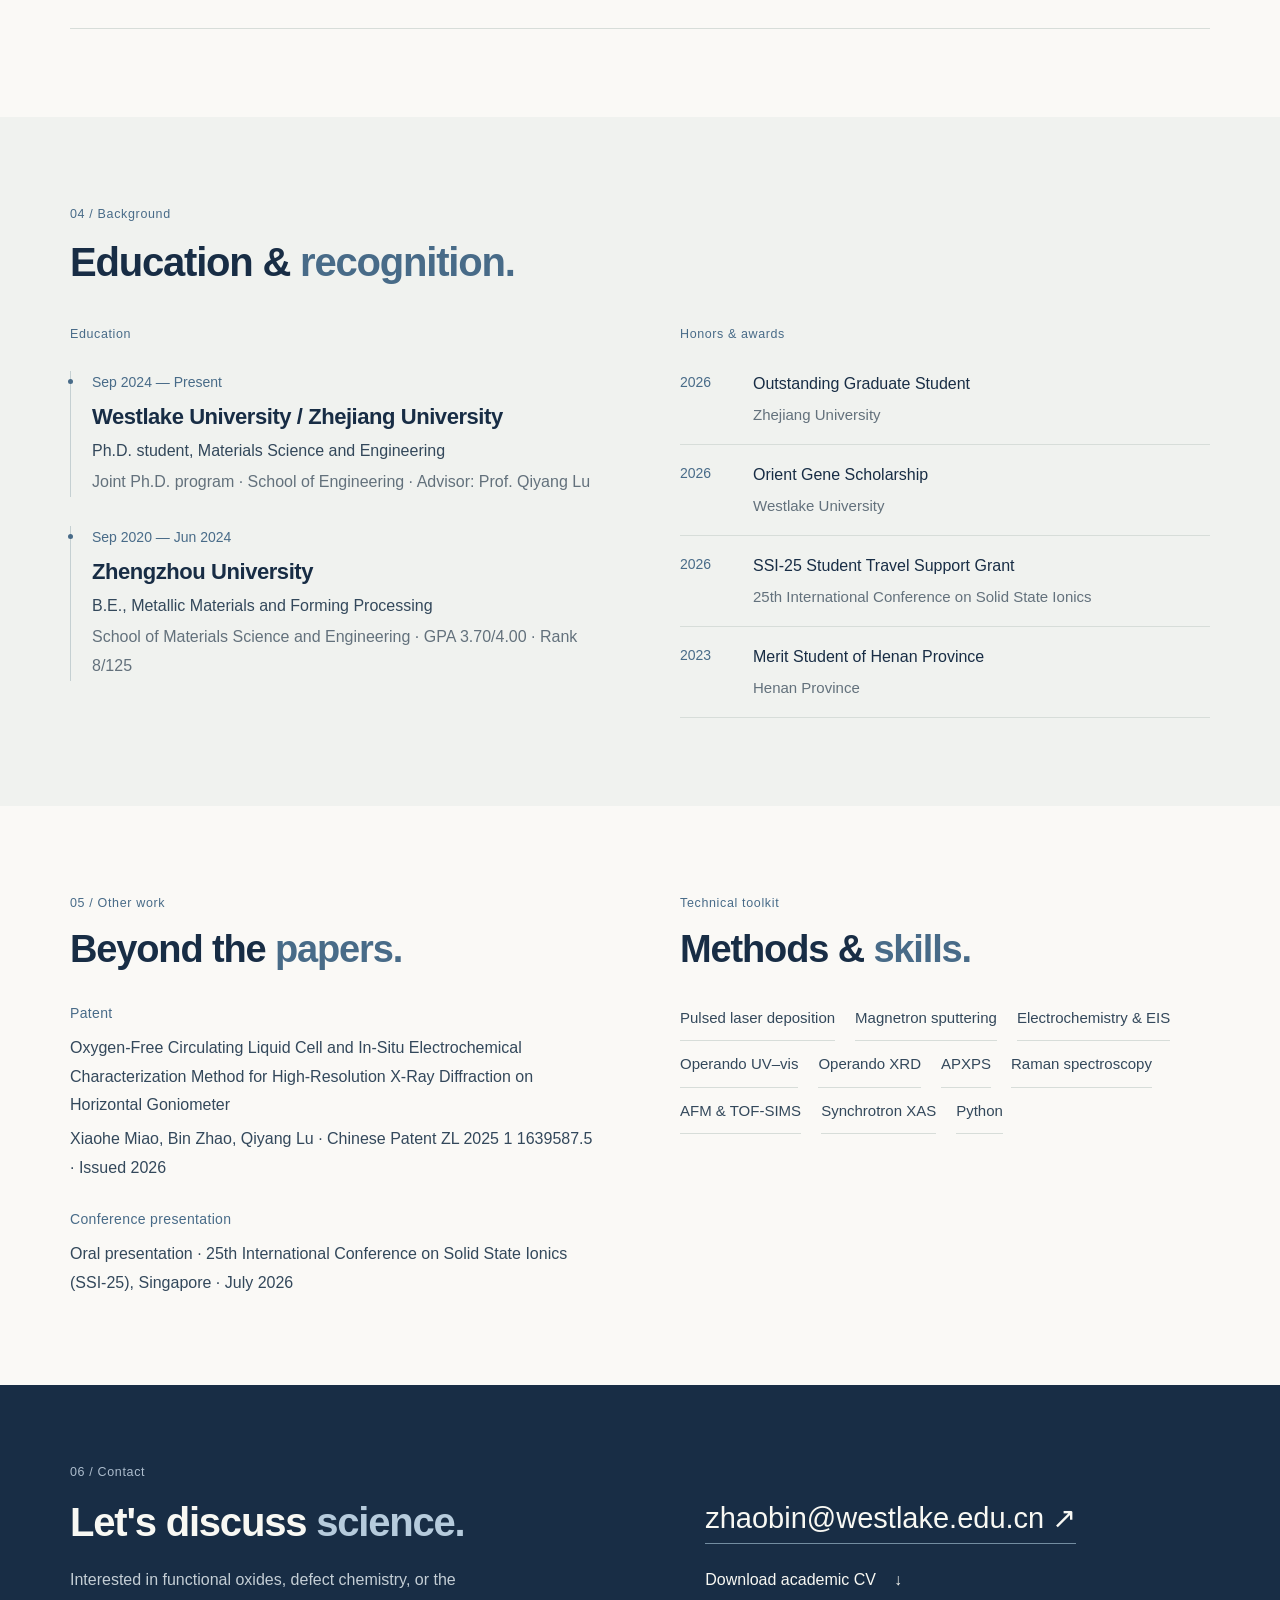
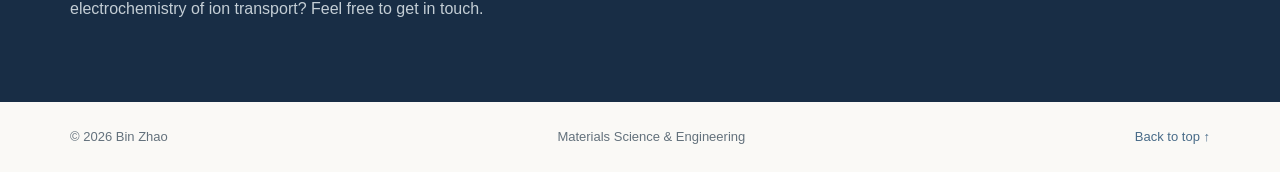
==== commit d72bc528: "Fix HTML encoding issues in index.html" ====
--- a/index.html
+++ b/index.html
@@ -40,7 +40,7 @@
     <div class="hero-card-wrap">
       <figure class="hero-card">
         <div class="figure-label"><span>Solid State Ionics</span><span>FIG. 01</span></div>
-        <img class="ion-figure" src="assets/ion-lattice.svg" alt="Two corner-sharing MO6 octahedra: M at each centre, oxygen at the six vertices, and hydrogen bonded to the shared oxygen. A separate electron-transfer arrow points to M–O electronic states. Idealized local perovskite motif; A sites and octahedral tilts omitted." width="600" height="500">
+        <img class="ion-figure" src="assets/Hydrogenation_process.svg" alt="Two corner-sharing MO6 octahedra: M at each centre, oxygen at the six vertices, and hydrogen bonded to the shared oxygen. A separate electron-transfer arrow points to M–O electronic states. Idealized local perovskite motif; A sites and octahedral tilts omitted." width="600" height="500">
         <ul class="figure-legend" aria-label="Atomic species"><li><span class="legend-marker metal" aria-hidden="true"></span>M (B site)</li><li><span class="legend-marker oxygen" aria-hidden="true"></span>O</li><li><span class="legend-marker hydrogen" aria-hidden="true"></span>H</li></ul>
         <div class="figure-notes"><p><span class="mechanism-symbol proton">H⁺</span><span>Lattice oxygen → O–H</span></p><p><span class="mechanism-symbol electron">e⁻</span><span>M–O electronic states</span></p></div>
         <p class="figure-context">Local motif; A sites &amp; tilts omitted.</p>
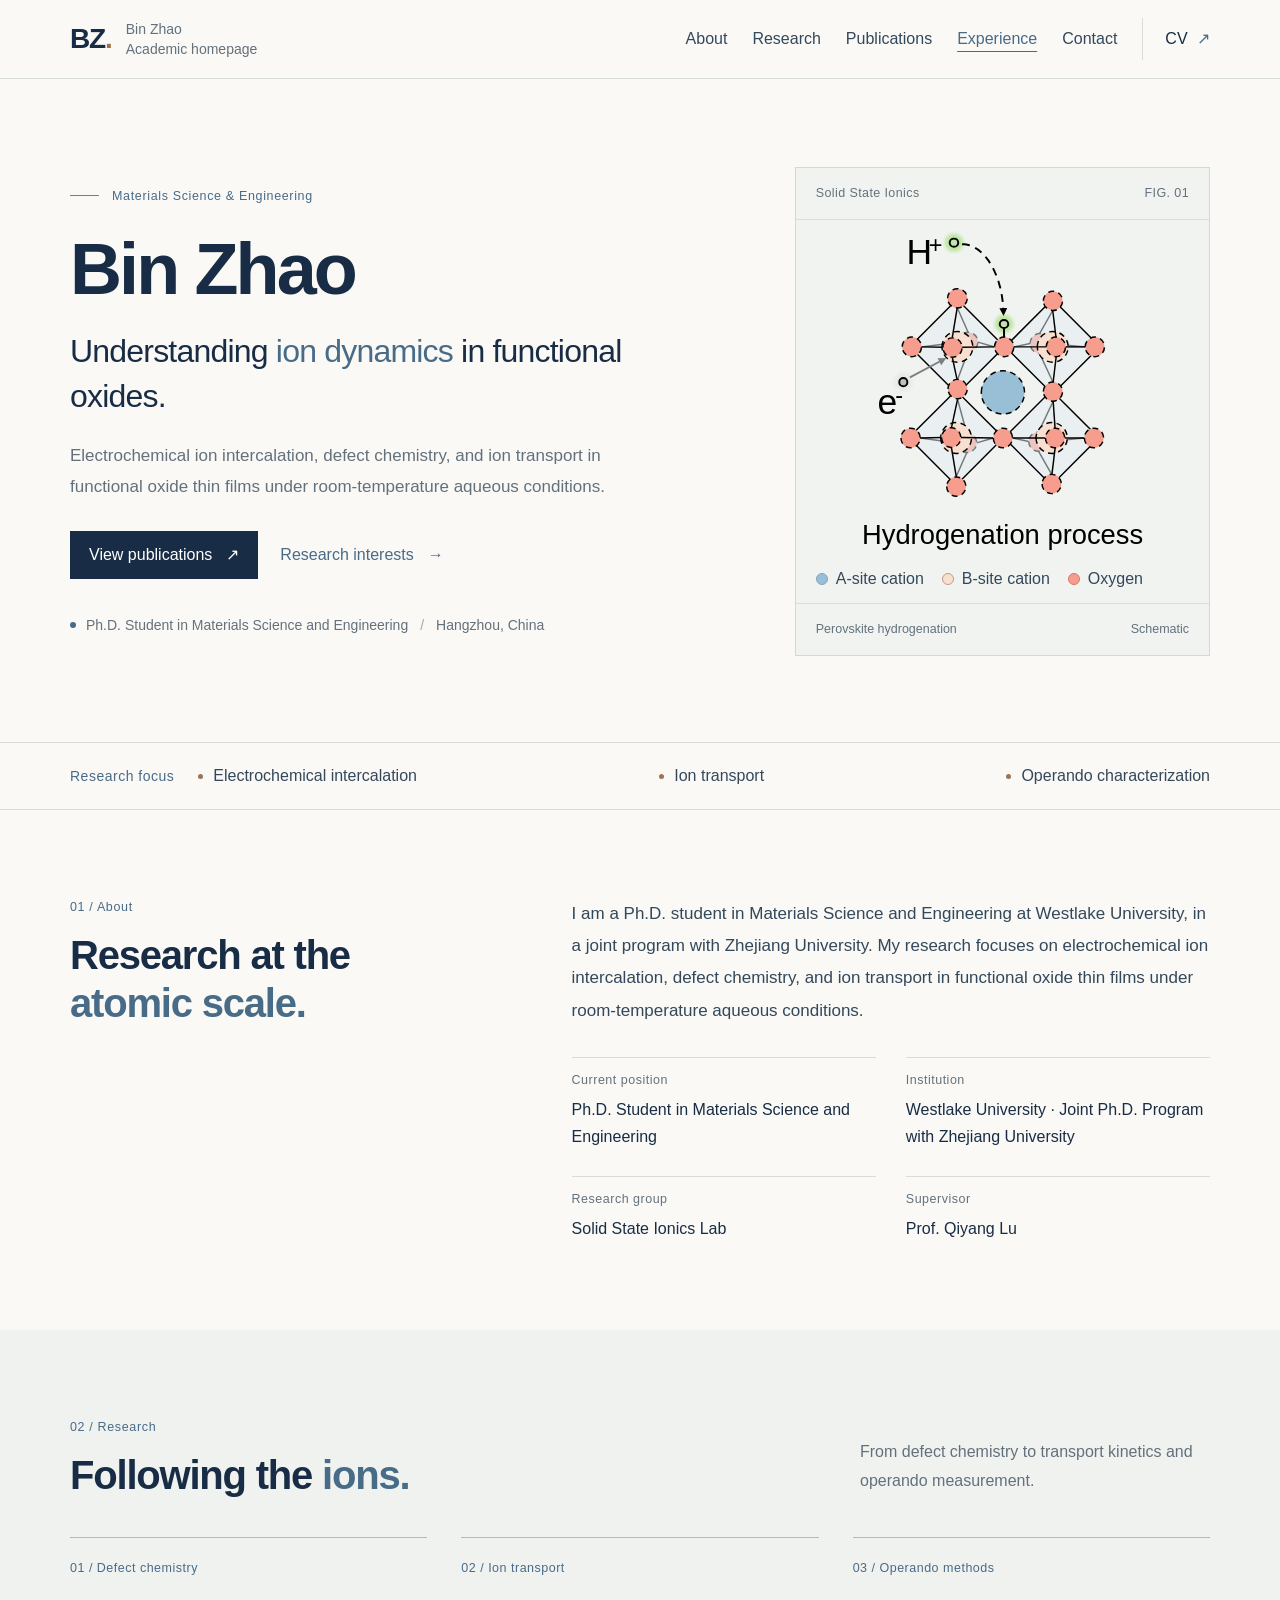
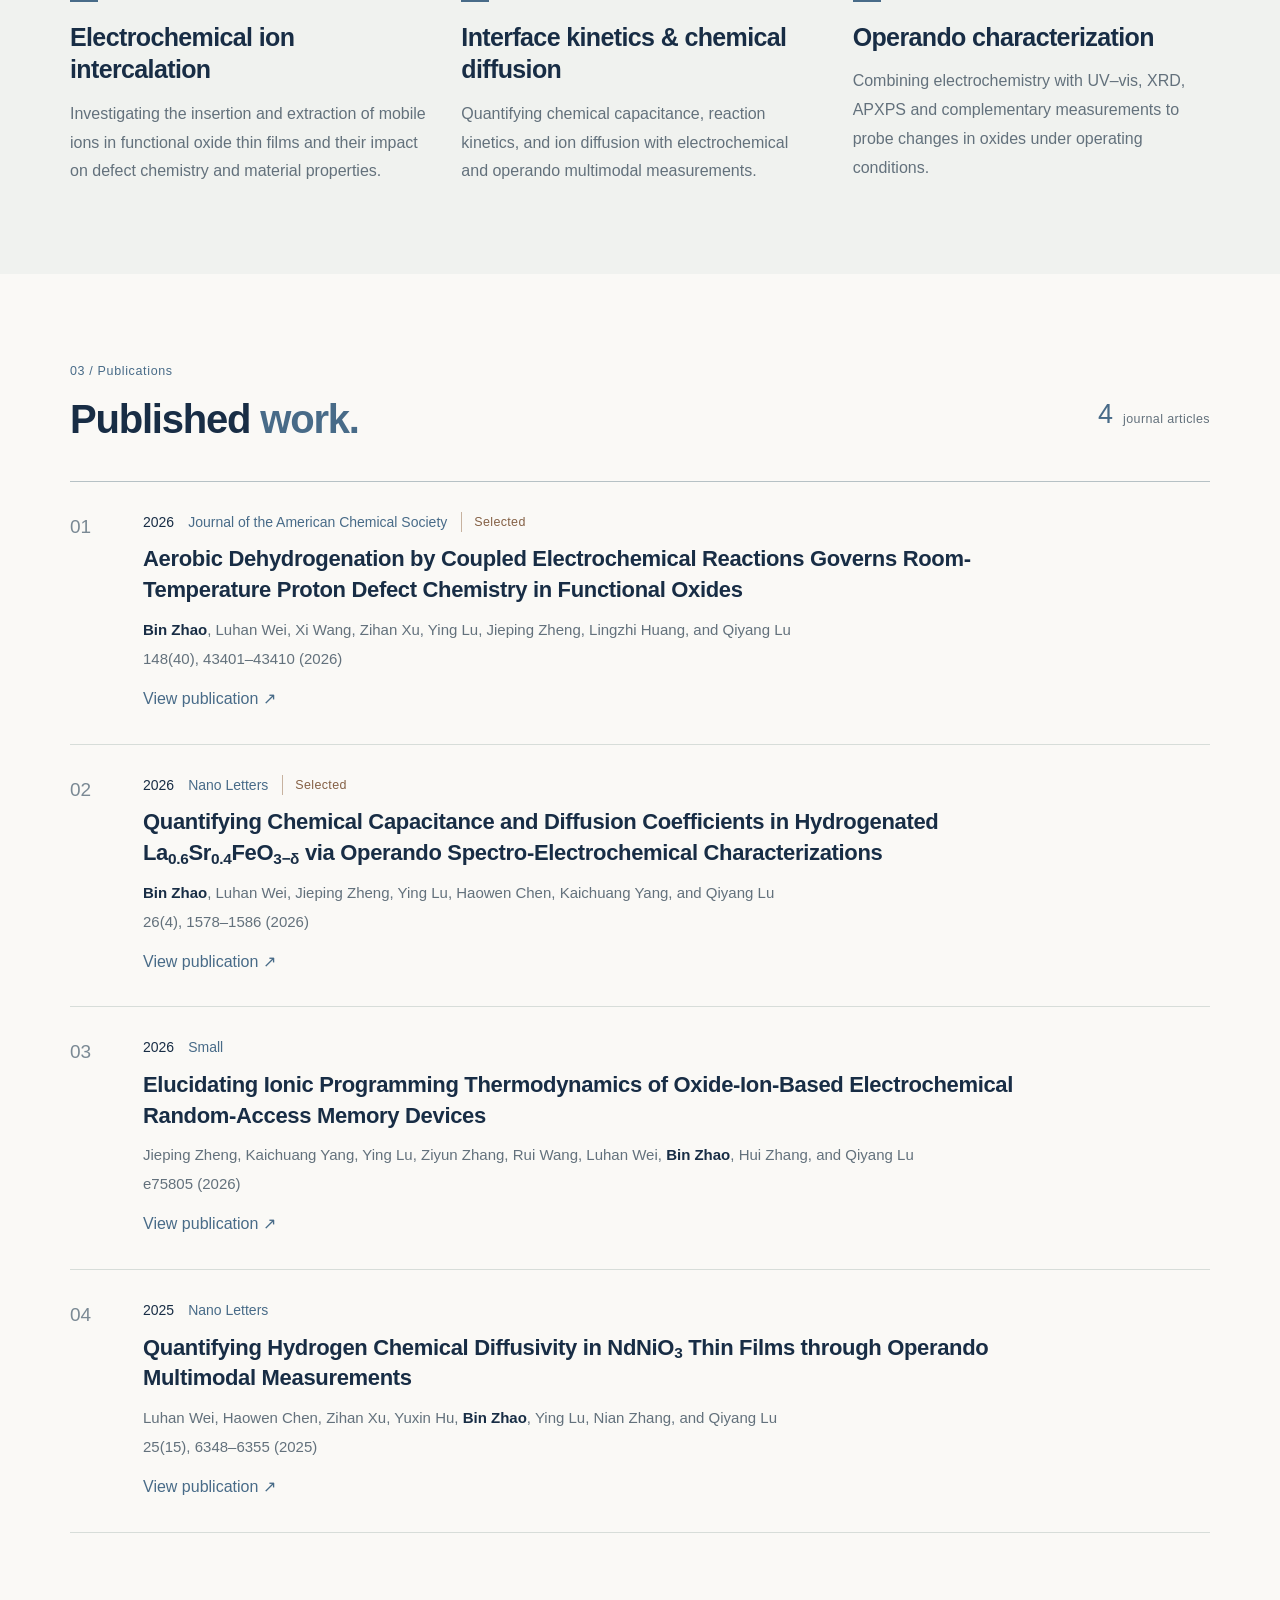
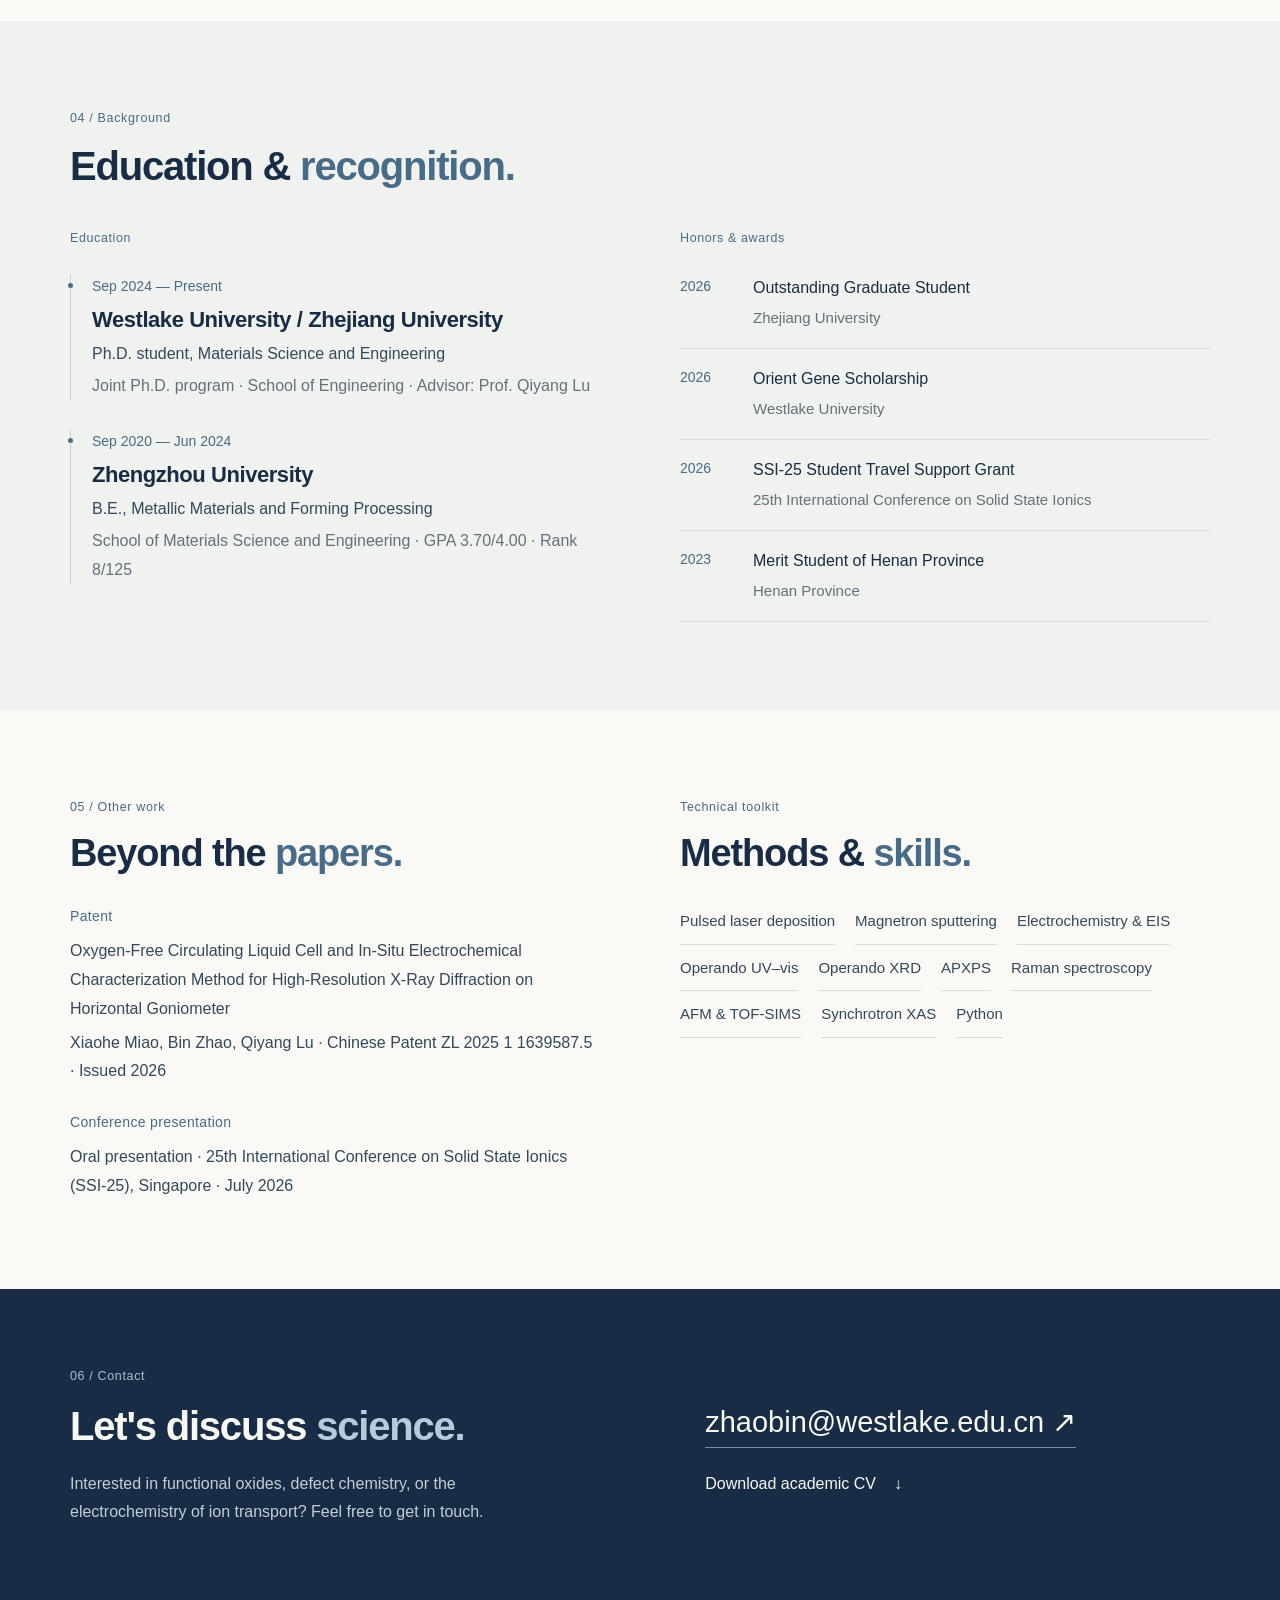
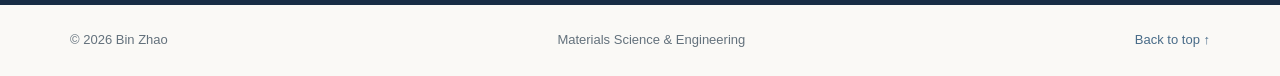
==== commit 258785ed: "Add files via upload" ====
--- a/index.html
+++ b/index.html
@@ -1,66 +1,68 @@
-<!doctype html>
-<html lang="en">
-<head>
-  <meta charset="utf-8">
-  <meta name="viewport" content="width=device-width, initial-scale=1">
-  <meta name="color-scheme" content="light">
-  <meta name="theme-color" content="#faf9f6">
-  <meta name="description" content="Bin Zhao, Ph.D. student at Westlake University. Research in electrochemical ion intercalation, defect chemistry, and functional oxide thin films.">
-  <title>Bin Zhao | Materials Science &amp; Engineering</title>
-  <link rel="icon" href="assets/favicon.svg" type="image/svg+xml">
-  <link rel="stylesheet" href="styles.css">
-  <script defer src="content.js"></script>
-  <script defer src="site.js"></script>
-</head>
-<body>
-<a class="skip-link" href="#about">Skip to content</a>
-<header class="topbar">
-  <div class="container navrow">
-    <a href="#top" class="logo" aria-label="Bin Zhao — Back to top"><span class="logo-square">BZ<span>.</span></span><span class="logo-sub">Bin Zhao<br>Academic homepage</span></a>
-    <button id="navToggle" class="navtoggle" type="button" aria-expanded="false" aria-controls="mainNav" aria-label="Toggle navigation"><span></span><span></span><span></span></button>
-    <nav id="mainNav" class="navlinks" aria-label="Main navigation">
-      <a href="#about">About</a><a href="#research">Research</a><a href="#publications">Publications</a><a href="#experience">Experience</a><a href="#contact">Contact</a>
-      <a class="nav-cv" id="navCv" href="assets/Bin_Zhao_Public_CV.pdf" target="_blank" rel="noopener">CV <span aria-hidden="true">↗</span></a>
-    </nav>
-  </div>
-</header>
-<main id="top">
-  <section class="hero container" aria-label="Introduction">
-    <div class="hero-copy">
-      <div class="eyebrow"><span class="eyebrow-rule"></span> Materials Science &amp; Engineering</div>
-      <h1 class="hero-name" id="heroName">Bin Zhao</h1>
-      <p class="hero-statement" id="headline">Understanding <em>ion dynamics</em> in functional oxides.</p>
-      <p class="hero-desc" id="introduction">Electrochemical ion intercalation, defect chemistry, and ion transport in functional oxide thin films.</p>
-      <div class="hero-cta">
-        <a class="btn btn-primary" href="#publications">View publications <span aria-hidden="true">↗</span></a>
-        <a class="btn btn-quiet" href="#research">Research interests <span aria-hidden="true">→</span></a>
-      </div>
-      <div class="hero-foot"><span class="dot-green"></span><span id="heroPosition">Ph.D. Student · Westlake University</span><span class="divider-dot">/</span><span id="heroLocation">Hangzhou, China</span></div>
-    </div>
-    <div class="hero-card-wrap">
-      <figure class="hero-card">
-        <div class="figure-label"><span>Solid State Ionics</span><span>FIG. 01</span></div>
-        <img class="ion-figure" src="assets/Hydrogenation_process.svg" alt="Two corner-sharing MO6 octahedra: M at each centre, oxygen at the six vertices, and hydrogen bonded to the shared oxygen. A separate electron-transfer arrow points to M–O electronic states. Idealized local perovskite motif; A sites and octahedral tilts omitted." width="600" height="500">
-        <ul class="figure-legend" aria-label="Atomic species"><li><span class="legend-marker metal" aria-hidden="true"></span>M (B site)</li><li><span class="legend-marker oxygen" aria-hidden="true"></span>O</li><li><span class="legend-marker hydrogen" aria-hidden="true"></span>H</li></ul>
-        <div class="figure-notes"><p><span class="mechanism-symbol proton">H⁺</span><span>Lattice oxygen → O–H</span></p><p><span class="mechanism-symbol electron">e⁻</span><span>M–O electronic states</span></p></div>
-        <p class="figure-context">Local motif; A sites &amp; tilts omitted.</p>
-        <div class="photo-circle" hidden><img id="profilePhoto" alt="Portrait of Bin Zhao" hidden></div>
-        <figcaption class="figure-bottom"><span>Perovskite protonation</span><span>Schematic</span></figcaption>
-      </figure>
-    </div>
-  </section>
-  <div class="topic-strip"><div class="container strip-inner"><span>Research focus</span><ul class="focus-list" aria-label="Research focus"><li>Electrochemical intercalation</li><li>Ion transport</li><li>Operando characterization</li></ul></div></div>
-  <section id="about" class="section container about-section">
-    <div class="section-aside"><div class="section-number">01 / About</div><h2>Research at the<br><em>atomic scale.</em></h2></div>
-    <div class="section-body"><p class="intro-large" id="aboutText"></p><div class="facts-grid"><div class="fact"><small>Current position</small><strong id="aboutPosition"></strong></div><div class="fact"><small>Institution</small><strong id="aboutInstitution"></strong></div><div class="fact"><small>Research group</small><strong id="aboutLab"></strong></div><div class="fact"><small>Supervisor</small><strong id="aboutAdvisor"></strong></div></div></div>
-  </section>
-  <section id="research" class="section section-tinted"><div class="container"><div class="section-heading"><div><div class="section-number">02 / Research</div><h2>Following the <em>ions.</em></h2></div><p>From defect chemistry to transport kinetics and operando measurement.</p></div><div class="research-grid" id="researchGrid"></div></div></section>
-  <section id="publications" class="section container"><div class="section-heading"><div><div class="section-number">03 / Publications</div><h2>Published <em>work.</em></h2></div><div class="publication-count"><span id="pubCount">4</span> journal articles</div></div><div id="publicationList" class="publication-list"></div></section>
-  <section id="experience" class="section section-tinted"><div class="container"><div class="section-heading"><div><div class="section-number">04 / Background</div><h2>Education &amp; <em>recognition.</em></h2></div></div><div class="dual-column"><div><h3 class="small-heading">Education</h3><div id="educationList" class="timeline"></div></div><div><h3 class="small-heading">Honors &amp; awards</h3><div id="awardList" class="awards-list"></div></div></div></div></section>
-  <section class="section container other-section"><div class="dual-column"><div><div class="section-number">05 / Other work</div><h2>Beyond the <em>papers.</em></h2><div class="other-block"><h3>Patent</h3><p class="other-title" id="patentTitle"></p><p class="muted" id="patentDetail"></p></div><div class="other-block"><h3>Conference presentation</h3><p id="conferenceText"></p></div></div><div><div class="section-number">Technical toolkit</div><h2>Methods &amp; <em>skills.</em></h2><div class="tag-cloud" id="skillsList"></div></div></div></section>
-  <section id="contact" class="contact-section"><div class="container contact-wrap"><div><div class="section-number section-number-light">06 / Contact</div><h2>Let's discuss <em>science.</em></h2><p>Interested in functional oxides, defect chemistry, or the electrochemistry of ion transport? Feel free to get in touch.</p></div><div class="contact-links"><a id="emailLink" href="mailto:zhaobin@westlake.edu.cn" class="email-link">zhaobin@westlake.edu.cn <span aria-hidden="true">↗</span></a><div id="extraLinks" class="social-links"></div><a class="download-link" id="footerCv" href="assets/Bin_Zhao_Public_CV.pdf" target="_blank" rel="noopener">Download academic CV <span aria-hidden="true">↓</span></a></div></div></section>
-</main>
-<footer class="footer"><div class="container footrow"><span>© <span id="currentYear">2026</span> <span id="footerName">Bin Zhao</span></span><span>Materials Science &amp; Engineering</span><a href="#top">Back to top ↑</a></div></footer>
-<noscript><p class="container">Please enable JavaScript to view the full academic profile. You can also <a href="assets/Bin_Zhao_Public_CV.pdf">read the academic CV</a>.</p></noscript>
-</body>
-</html>
+<!doctype html>
+<html lang="en">
+<head>
+  <meta charset="utf-8">
+  <meta name="viewport" content="width=device-width, initial-scale=1">
+  <meta name="color-scheme" content="light">
+  <meta name="theme-color" content="#faf9f6">
+  <meta name="description" content="Bin Zhao, Ph.D. student at Westlake University. Research in electrochemical ion intercalation, defect chemistry, and functional oxide thin films.">
+  <title>Bin Zhao | Materials Science &amp; Engineering</title>
+  <link rel="icon" href="assets/favicon.svg" type="image/svg+xml">
+  <link rel="stylesheet" href="styles.css">
+  <script defer src="content.js"></script>
+  <script defer src="site.js"></script>
+</head>
+<body>
+<a class="skip-link" href="#about">Skip to content</a>
+<header class="topbar">
+  <div class="container navrow">
+    <a href="#top" class="logo" aria-label="Bin Zhao — Back to top"><span class="logo-square">BZ<span>.</span></span><span class="logo-sub">Bin Zhao<br>Academic homepage</span></a>
+    <button id="navToggle" class="navtoggle" type="button" aria-expanded="false" aria-controls="mainNav" aria-label="Toggle navigation"><span></span><span></span><span></span></button>
+    <nav id="mainNav" class="navlinks" aria-label="Main navigation">
+      <a href="#about">About</a><a href="#research">Research</a><a href="#publications">Publications</a><a href="#experience">Experience</a><a href="#contact">Contact</a>
+      <a class="nav-cv" id="navCv" href="assets/Bin_Zhao_Public_CV.pdf" target="_blank" rel="noopener">CV <span aria-hidden="true">↗</span></a>
+    </nav>
+  </div>
+</header>
+<main id="top">
+  <section class="hero container" aria-label="Introduction">
+    <div class="hero-copy">
+      <div class="eyebrow"><span class="eyebrow-rule"></span> Materials Science &amp; Engineering</div>
+      <h1 class="hero-name" id="heroName">Bin Zhao</h1>
+      <p class="hero-statement" id="headline">Understanding <em>ion dynamics</em> in functional oxides.</p>
+      <p class="hero-desc" id="introduction">Electrochemical ion intercalation, defect chemistry, and ion transport in functional oxide thin films.</p>
+      <div class="hero-cta">
+        <a class="btn btn-primary" href="#publications">View publications <span aria-hidden="true">↗</span></a>
+        <a class="btn btn-quiet" href="#research">Research interests <span aria-hidden="true">→</span></a>
+      </div>
+      <div class="hero-foot"><span class="dot-green"></span><span id="heroPosition">Ph.D. Student · Westlake University</span><span class="divider-dot">/</span><span id="heroLocation">Hangzhou, China</span></div>
+    </div>
+    <div class="hero-card-wrap">
+      <figure class="hero-card">
+        <div class="figure-label"><span>Solid State Ionics</span><span>FIG. 01</span></div>
+        <img class="ion-figure" src="assets/Hydrogenation_process.svg" alt="Hydrogenation of an ABO3 perovskite oxide. Large blue spheres: A-site cations; pale brown spheres: B-site cations; red spheres: oxygen atoms. The diagram also indicates proton and electron incorporation." width="966" height="811">
+        <ul class="figure-legend" aria-label="Atomic species">
+          <li><span class="legend-marker" aria-hidden="true" style="width:12px;height:12px;border-radius:50%;background:#99BFD7;border:1px solid #81A6BF"></span>A-site cation</li>
+          <li><span class="legend-marker" aria-hidden="true" style="width:12px;height:12px;border-radius:50%;background:#F8DFCF;border:1px solid #BE9C8C"></span>B-site cation</li>
+          <li><span class="legend-marker" aria-hidden="true" style="width:12px;height:12px;border-radius:50%;background:#F79D8E;border:1px solid #D6786A"></span>Oxygen</li>
+        </ul>
+        <div class="photo-circle" hidden><img id="profilePhoto" alt="Portrait of Bin Zhao" hidden></div>
+        <figcaption class="figure-bottom"><span>Perovskite hydrogenation</span><span>Schematic</span></figcaption>
+      </figure>
+    </div>
+  </section>
+  <div class="topic-strip"><div class="container strip-inner"><span>Research focus</span><ul class="focus-list" aria-label="Research focus"><li>Electrochemical intercalation</li><li>Ion transport</li><li>Operando characterization</li></ul></div></div>
+  <section id="about" class="section container about-section">
+    <div class="section-aside"><div class="section-number">01 / About</div><h2>Research at the<br><em>atomic scale.</em></h2></div>
+    <div class="section-body"><p class="intro-large" id="aboutText"></p><div class="facts-grid"><div class="fact"><small>Current position</small><strong id="aboutPosition"></strong></div><div class="fact"><small>Institution</small><strong id="aboutInstitution"></strong></div><div class="fact"><small>Research group</small><strong id="aboutLab"></strong></div><div class="fact"><small>Supervisor</small><strong id="aboutAdvisor"></strong></div></div></div>
+  </section>
+  <section id="research" class="section section-tinted"><div class="container"><div class="section-heading"><div><div class="section-number">02 / Research</div><h2>Following the <em>ions.</em></h2></div><p>From defect chemistry to transport kinetics and operando measurement.</p></div><div class="research-grid" id="researchGrid"></div></div></section>
+  <section id="publications" class="section container"><div class="section-heading"><div><div class="section-number">03 / Publications</div><h2>Published <em>work.</em></h2></div><div class="publication-count"><span id="pubCount">4</span> journal articles</div></div><div id="publicationList" class="publication-list"></div></section>
+  <section id="experience" class="section section-tinted"><div class="container"><div class="section-heading"><div><div class="section-number">04 / Background</div><h2>Education &amp; <em>recognition.</em></h2></div></div><div class="dual-column"><div><h3 class="small-heading">Education</h3><div id="educationList" class="timeline"></div></div><div><h3 class="small-heading">Honors &amp; awards</h3><div id="awardList" class="awards-list"></div></div></div></div></section>
+  <section class="section container other-section"><div class="dual-column"><div><div class="section-number">05 / Other work</div><h2>Beyond the <em>papers.</em></h2><div class="other-block"><h3>Patent</h3><p class="other-title" id="patentTitle"></p><p class="muted" id="patentDetail"></p></div><div class="other-block"><h3>Conference presentation</h3><p id="conferenceText"></p></div></div><div><div class="section-number">Technical toolkit</div><h2>Methods &amp; <em>skills.</em></h2><div class="tag-cloud" id="skillsList"></div></div></div></section>
+  <section id="contact" class="contact-section"><div class="container contact-wrap"><div><div class="section-number section-number-light">06 / Contact</div><h2>Let's discuss <em>science.</em></h2><p>Interested in functional oxides, defect chemistry, or the electrochemistry of ion transport? Feel free to get in touch.</p></div><div class="contact-links"><a id="emailLink" href="mailto:zhaobin@westlake.edu.cn" class="email-link">zhaobin@westlake.edu.cn <span aria-hidden="true">↗</span></a><div id="extraLinks" class="social-links"></div><a class="download-link" id="footerCv" href="assets/Bin_Zhao_Public_CV.pdf" target="_blank" rel="noopener">Download academic CV <span aria-hidden="true">↓</span></a></div></div></section>
+</main>
+<footer class="footer"><div class="container footrow"><span>© <span id="currentYear">2026</span> <span id="footerName">Bin Zhao</span></span><span>Materials Science &amp; Engineering</span><a href="#top">Back to top ↑</a></div></footer>
+<noscript><p class="container">Please enable JavaScript to view the full academic profile. You can also <a href="assets/Bin_Zhao_Public_CV.pdf">read the academic CV</a>.</p></noscript>
+</body>
+</html>
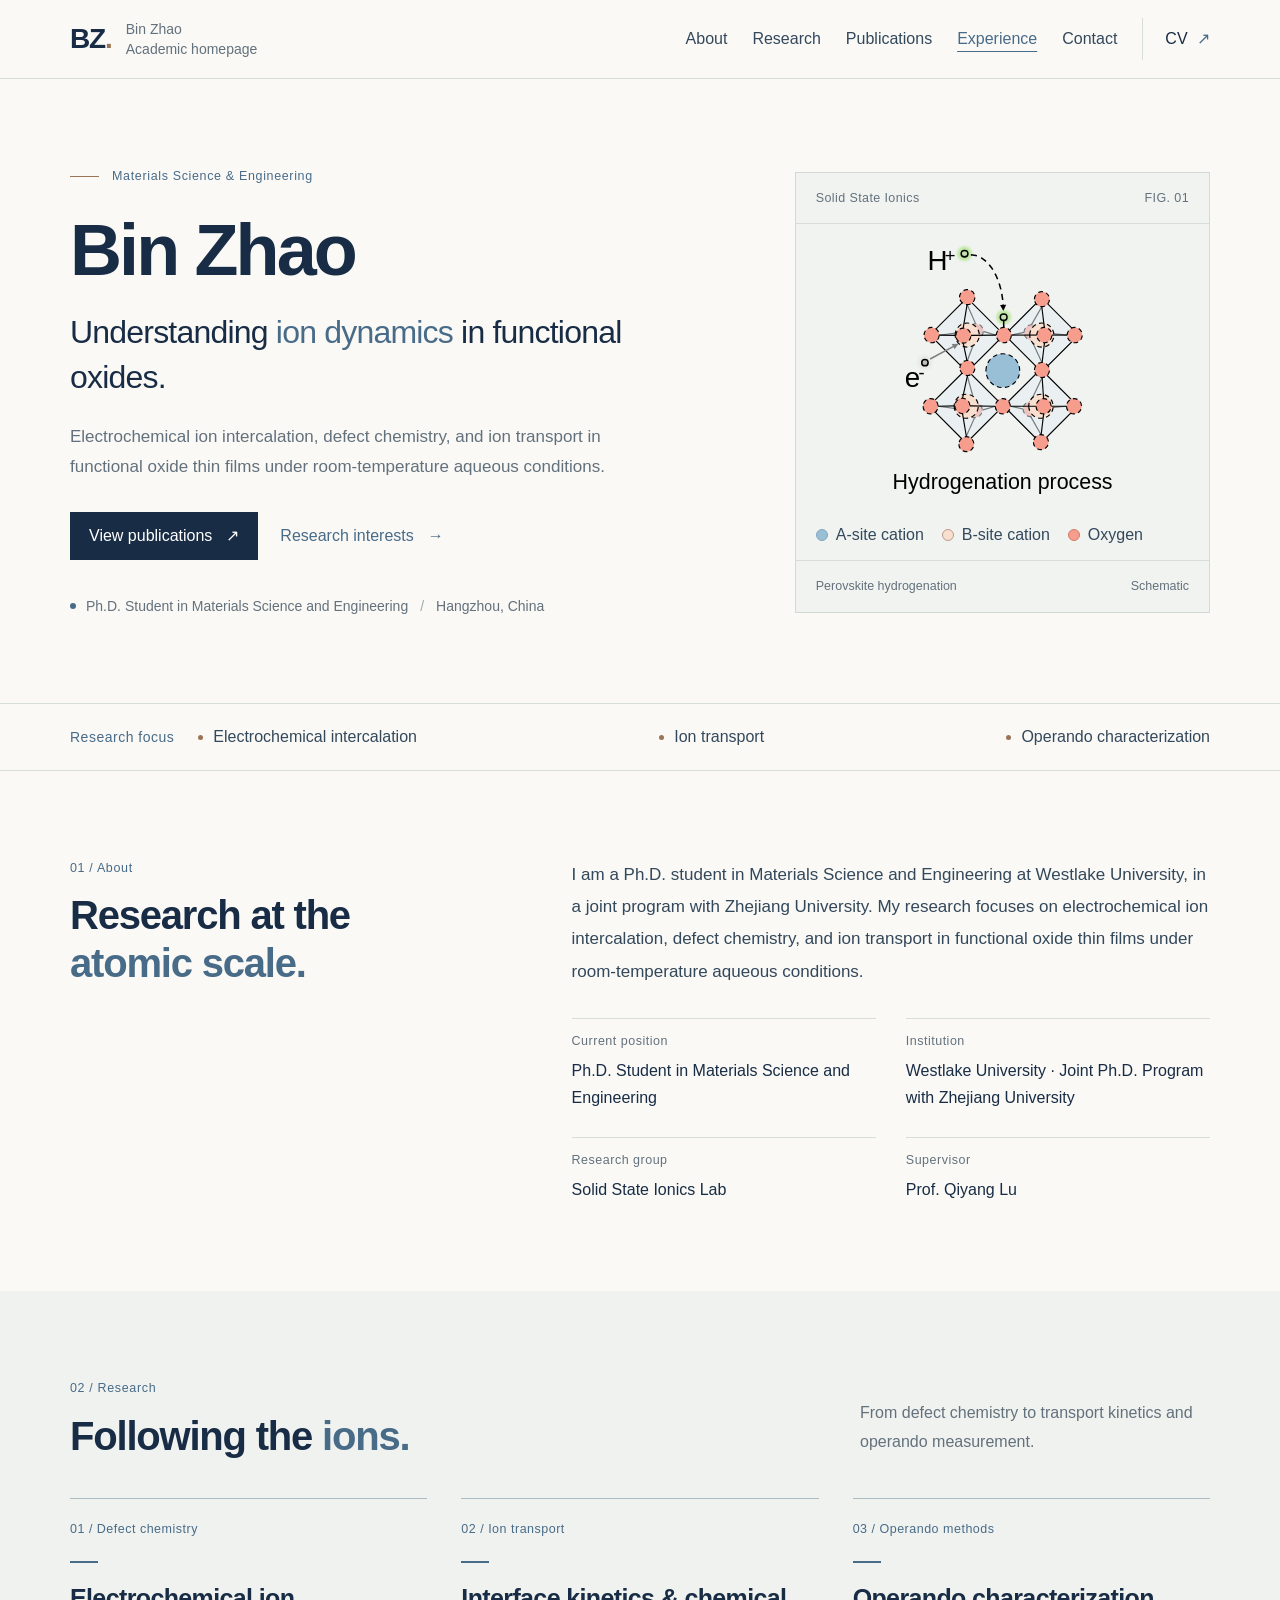
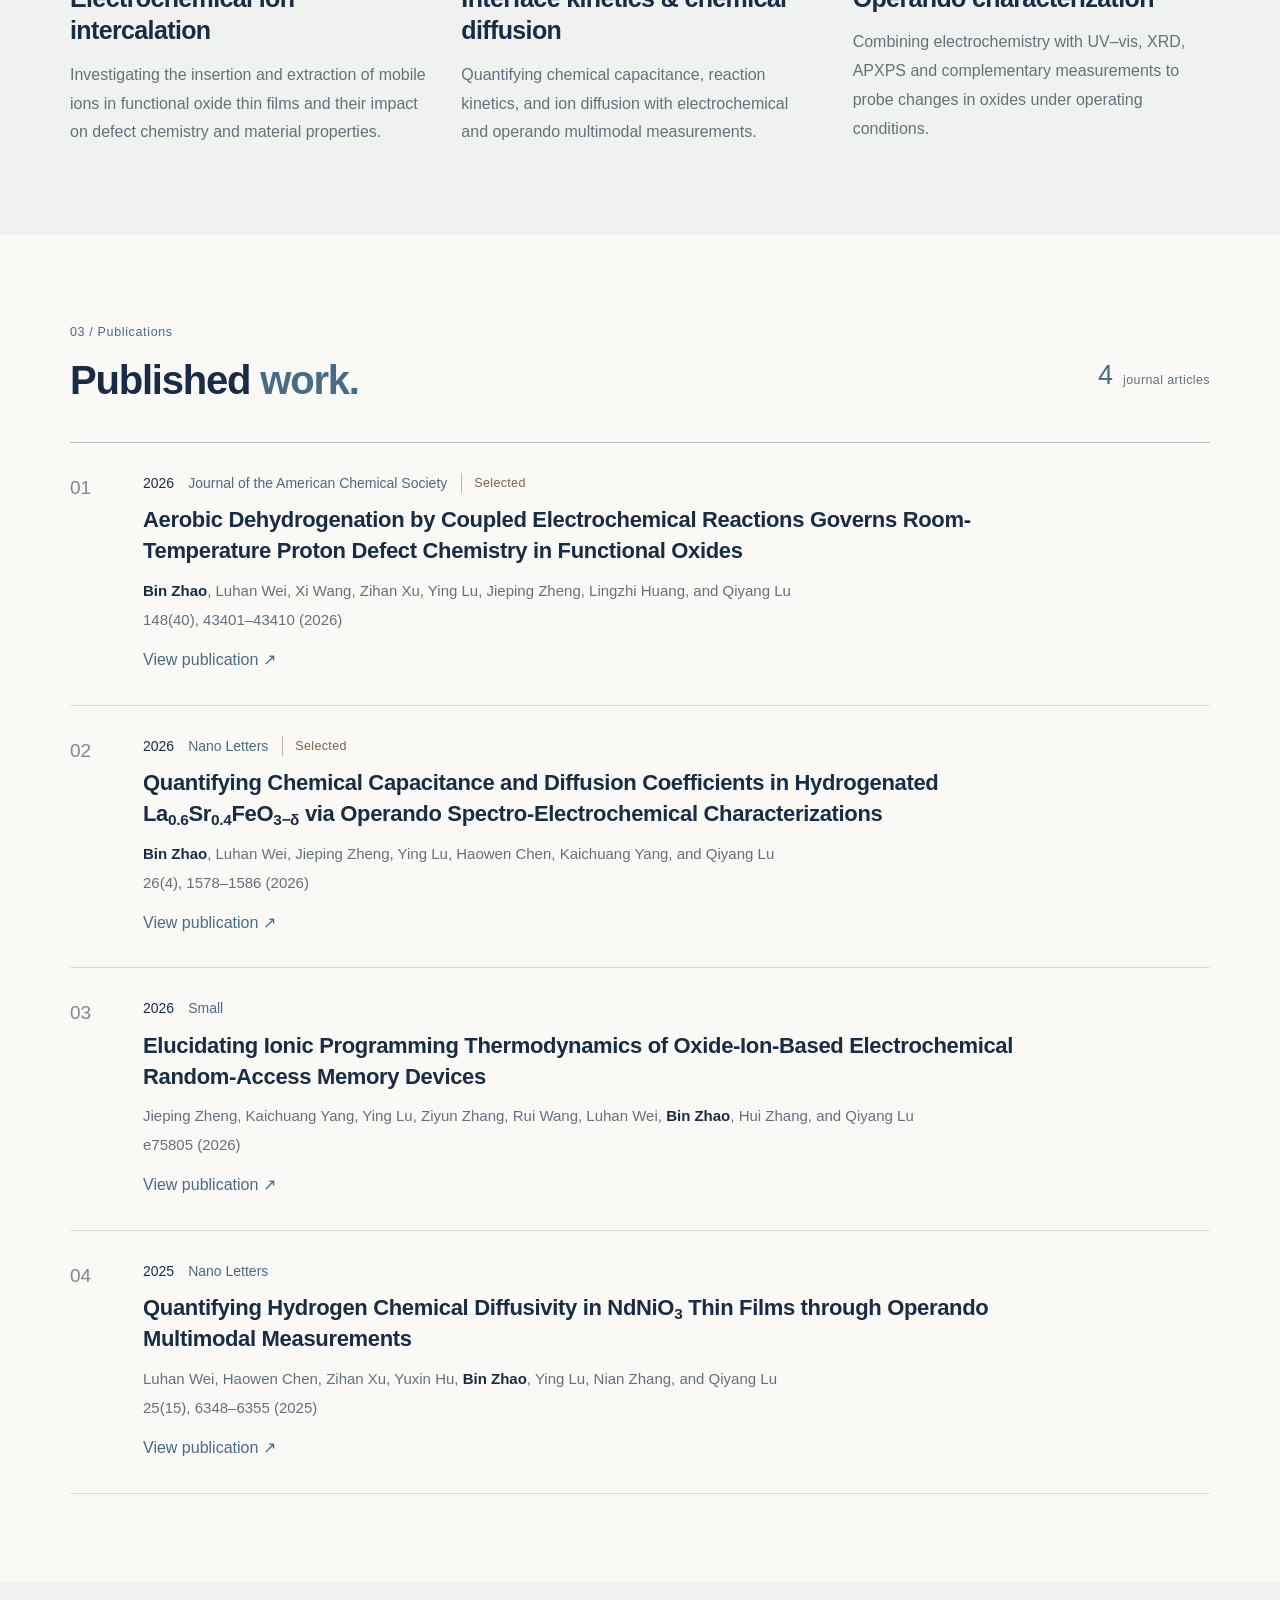
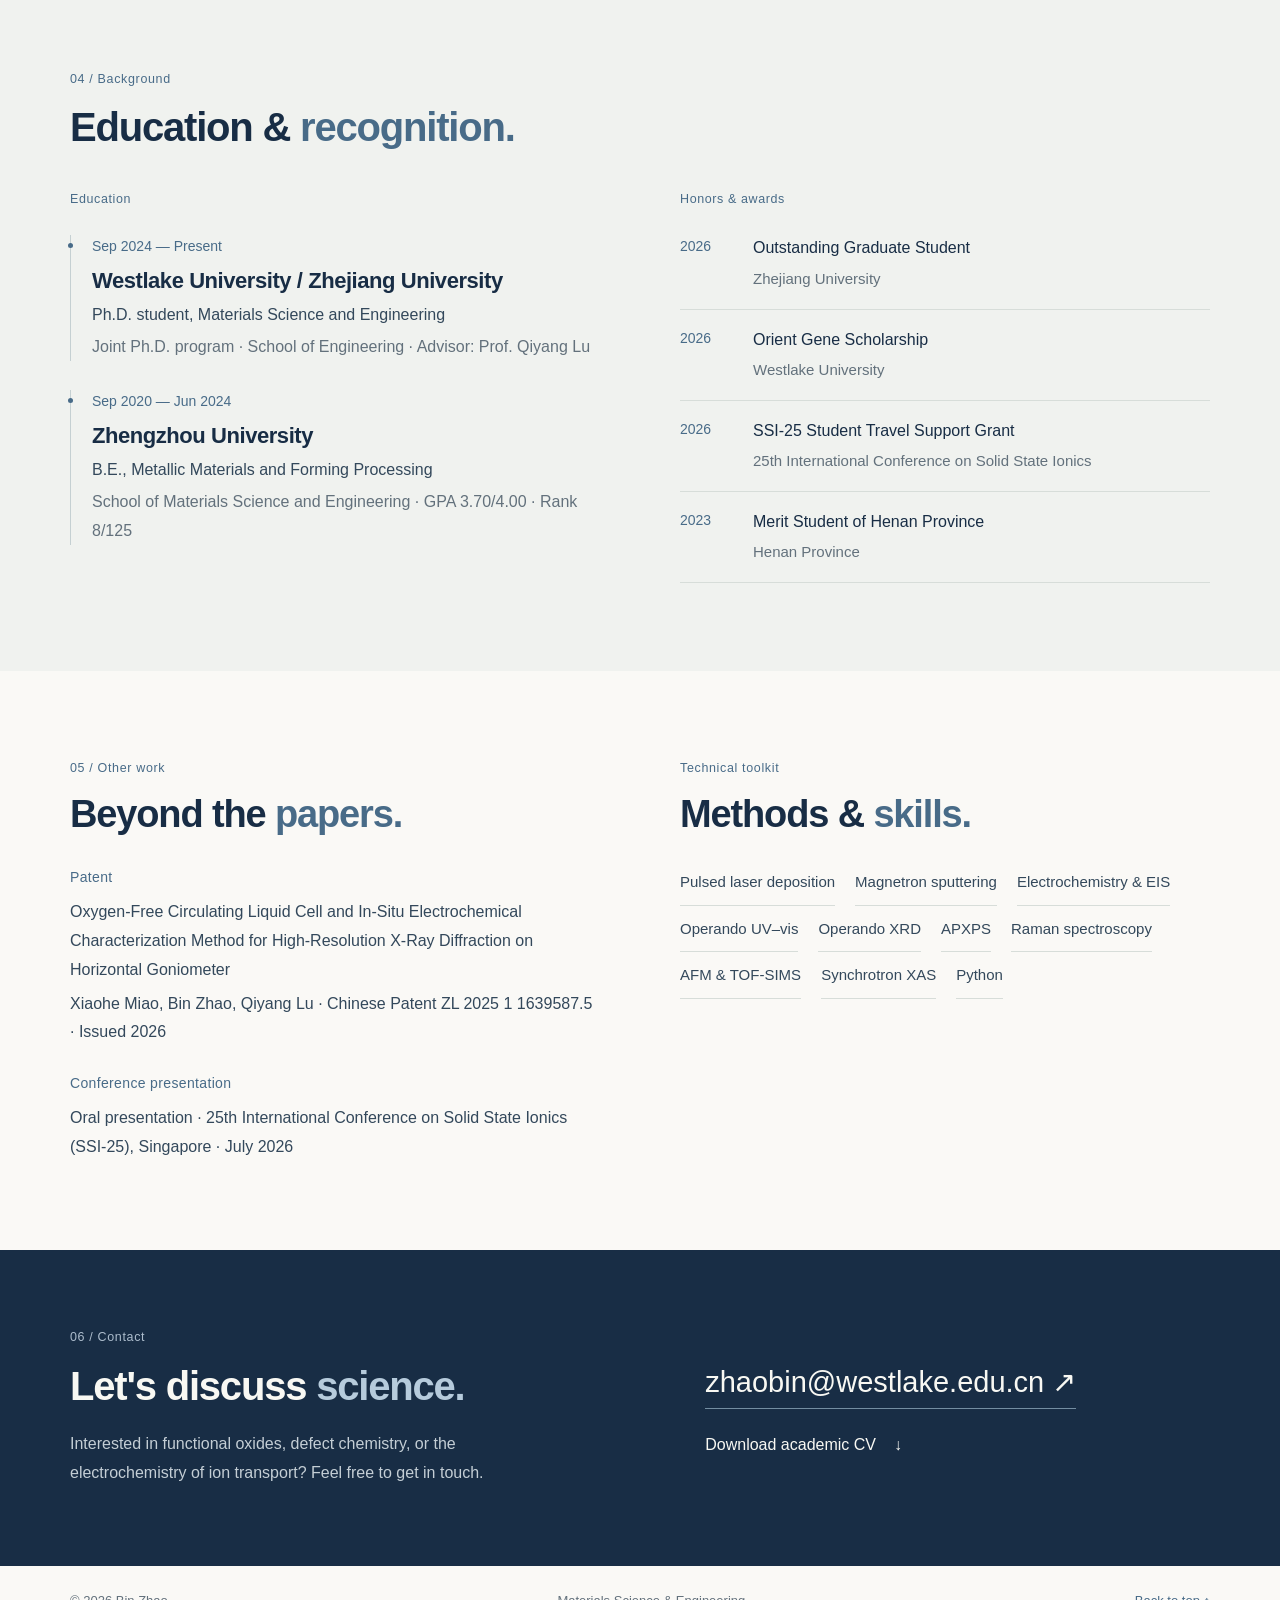
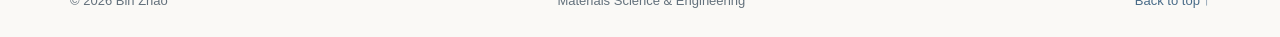
==== commit 8741b308: "Add files via upload" ====
--- a/index.html
+++ b/index.html
@@ -40,7 +40,7 @@
     <div class="hero-card-wrap">
       <figure class="hero-card">
         <div class="figure-label"><span>Solid State Ionics</span><span>FIG. 01</span></div>
-        <img class="ion-figure" src="assets/Hydrogenation_process.svg" alt="Hydrogenation of an ABO3 perovskite oxide. Large blue spheres: A-site cations; pale brown spheres: B-site cations; red spheres: oxygen atoms. The diagram also indicates proton and electron incorporation." width="966" height="811">
+        <img class="ion-figure" src="assets/Hydrogenation_process.svg" alt="Hydrogenation of an ABO3 perovskite oxide. Large blue spheres: A-site cations; pale brown spheres: B-site cations; red spheres: oxygen atoms. The diagram also indicates proton and electron incorporation." width="966" height="811" style="display:block;width:78%;max-width:350px;height:auto;margin:12px auto 16px;">
         <ul class="figure-legend" aria-label="Atomic species">
           <li><span class="legend-marker" aria-hidden="true" style="width:12px;height:12px;border-radius:50%;background:#99BFD7;border:1px solid #81A6BF"></span>A-site cation</li>
           <li><span class="legend-marker" aria-hidden="true" style="width:12px;height:12px;border-radius:50%;background:#F8DFCF;border:1px solid #BE9C8C"></span>B-site cation</li>
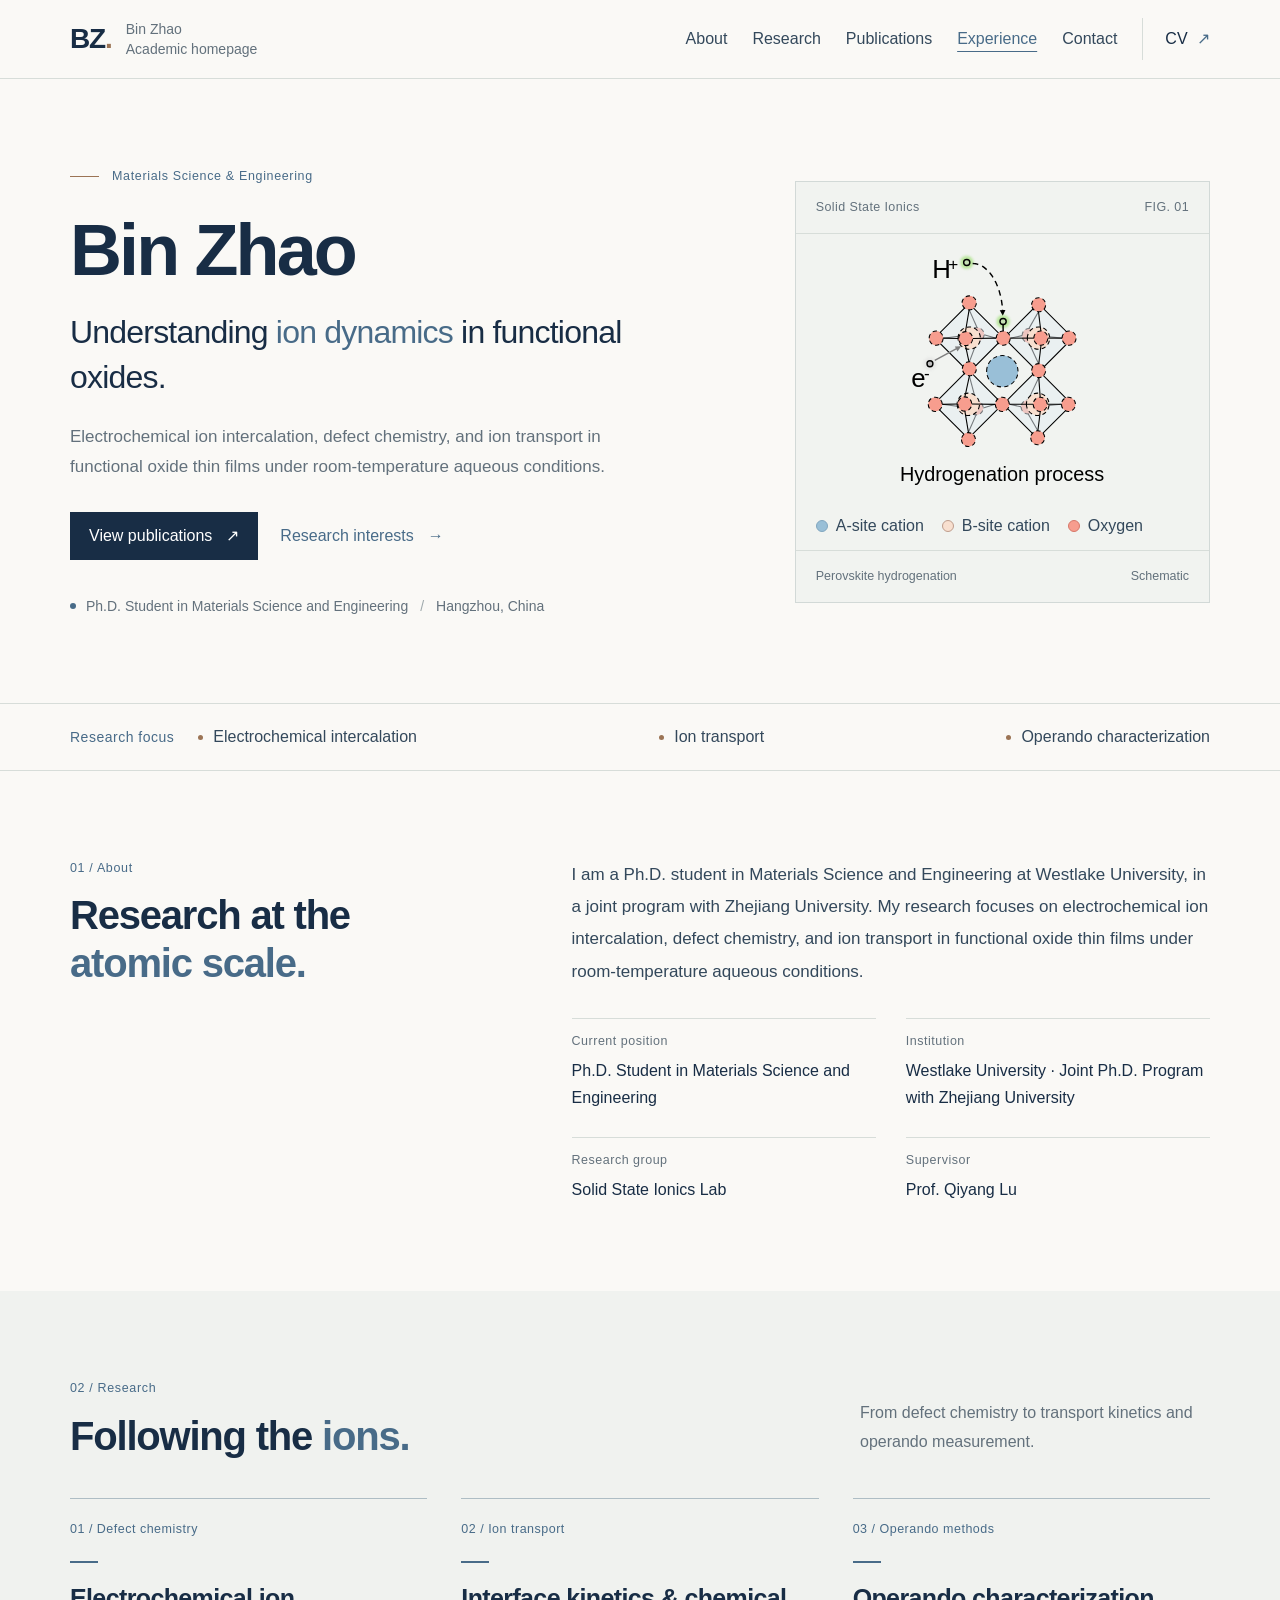
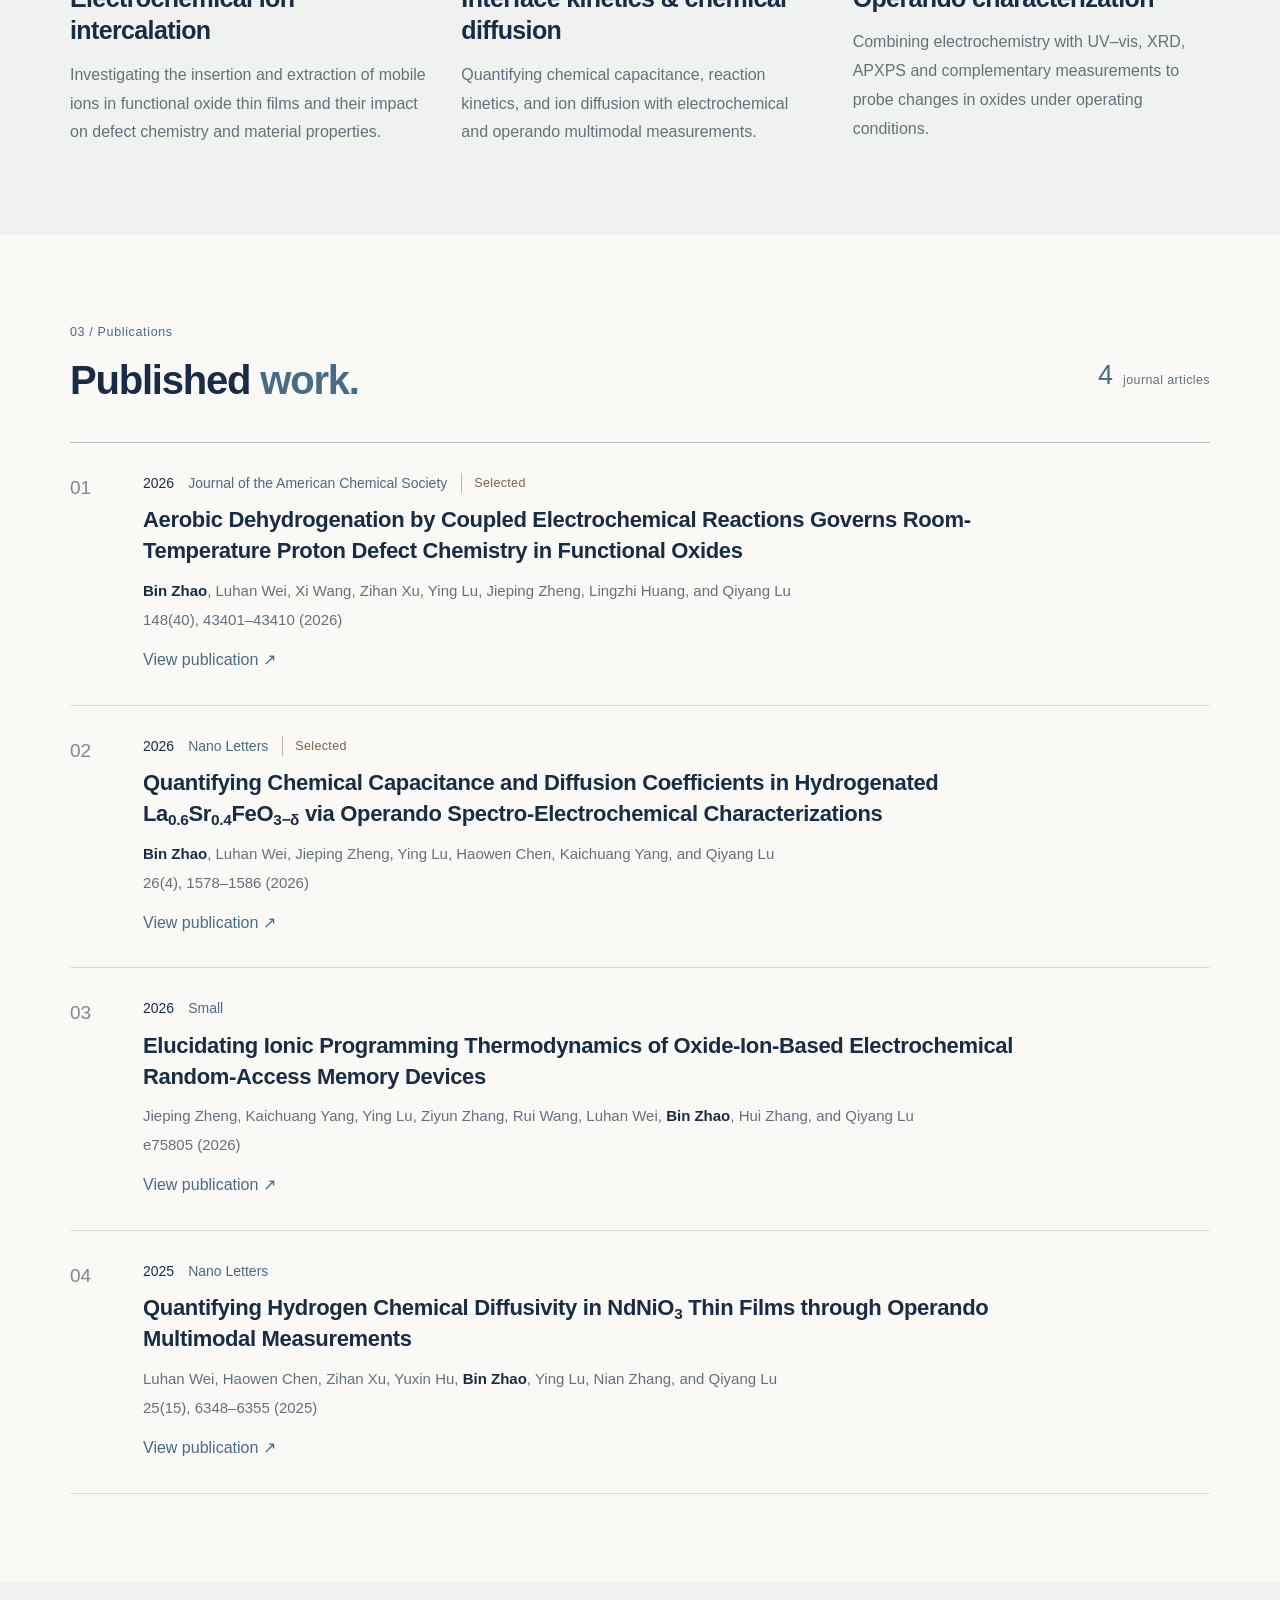
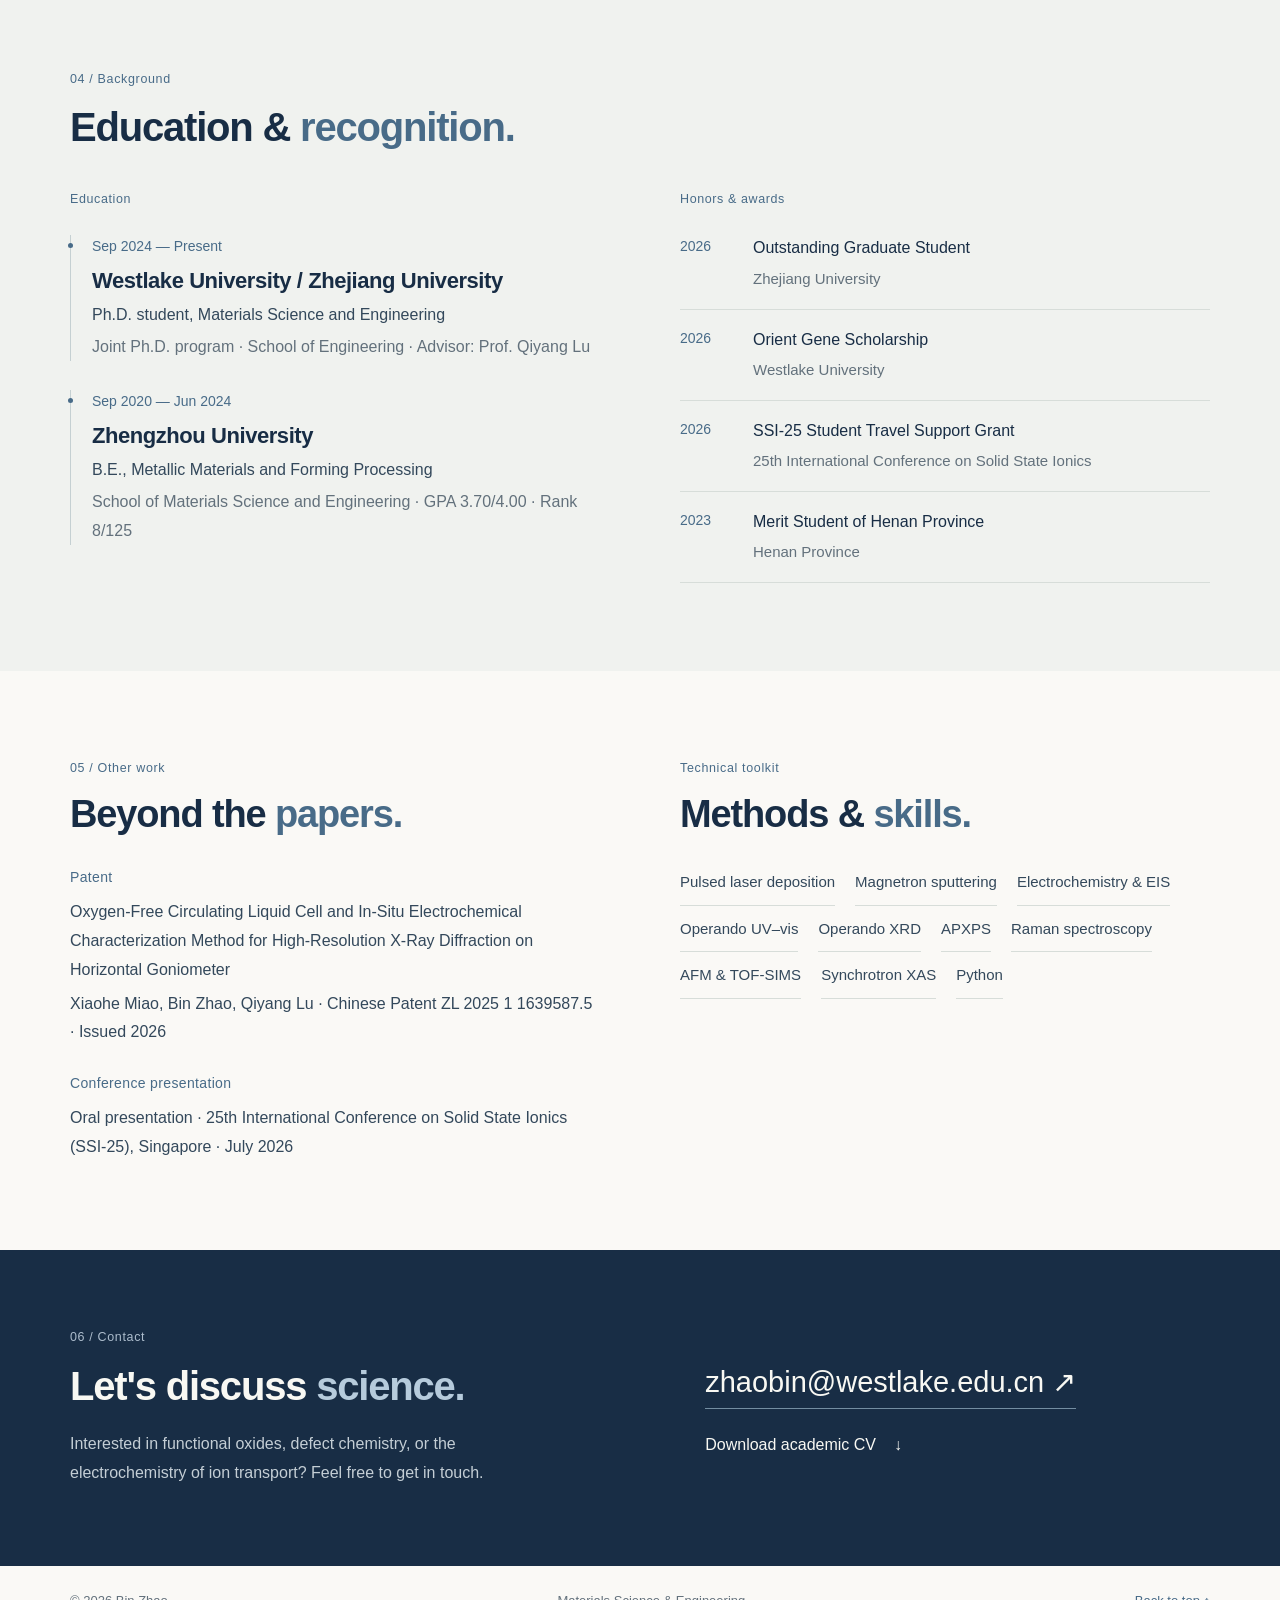
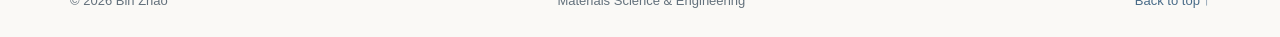
==== commit dc1f9735: "Update index.html" ====
--- a/index.html
+++ b/index.html
@@ -40,7 +40,7 @@
     <div class="hero-card-wrap">
       <figure class="hero-card">
         <div class="figure-label"><span>Solid State Ionics</span><span>FIG. 01</span></div>
-        <img class="ion-figure" src="assets/Hydrogenation_process.svg" alt="Hydrogenation of an ABO3 perovskite oxide. Large blue spheres: A-site cations; pale brown spheres: B-site cations; red spheres: oxygen atoms. The diagram also indicates proton and electron incorporation." width="966" height="811" style="display:block;width:78%;max-width:350px;height:auto;margin:12px auto 16px;">
+        <img class="ion-figure" src="assets/Hydrogenation_process.svg" alt="Hydrogenation of an ABO3 perovskite oxide. Large blue spheres: A-site cations; pale brown spheres: B-site cations; red spheres: oxygen atoms. The diagram also indicates proton and electron incorporation." width="966" height="811" style="display:block;width:78%;max-width:300px;height:auto;margin:12px auto 16px;">
         <ul class="figure-legend" aria-label="Atomic species">
           <li><span class="legend-marker" aria-hidden="true" style="width:12px;height:12px;border-radius:50%;background:#99BFD7;border:1px solid #81A6BF"></span>A-site cation</li>
           <li><span class="legend-marker" aria-hidden="true" style="width:12px;height:12px;border-radius:50%;background:#F8DFCF;border:1px solid #BE9C8C"></span>B-site cation</li>
